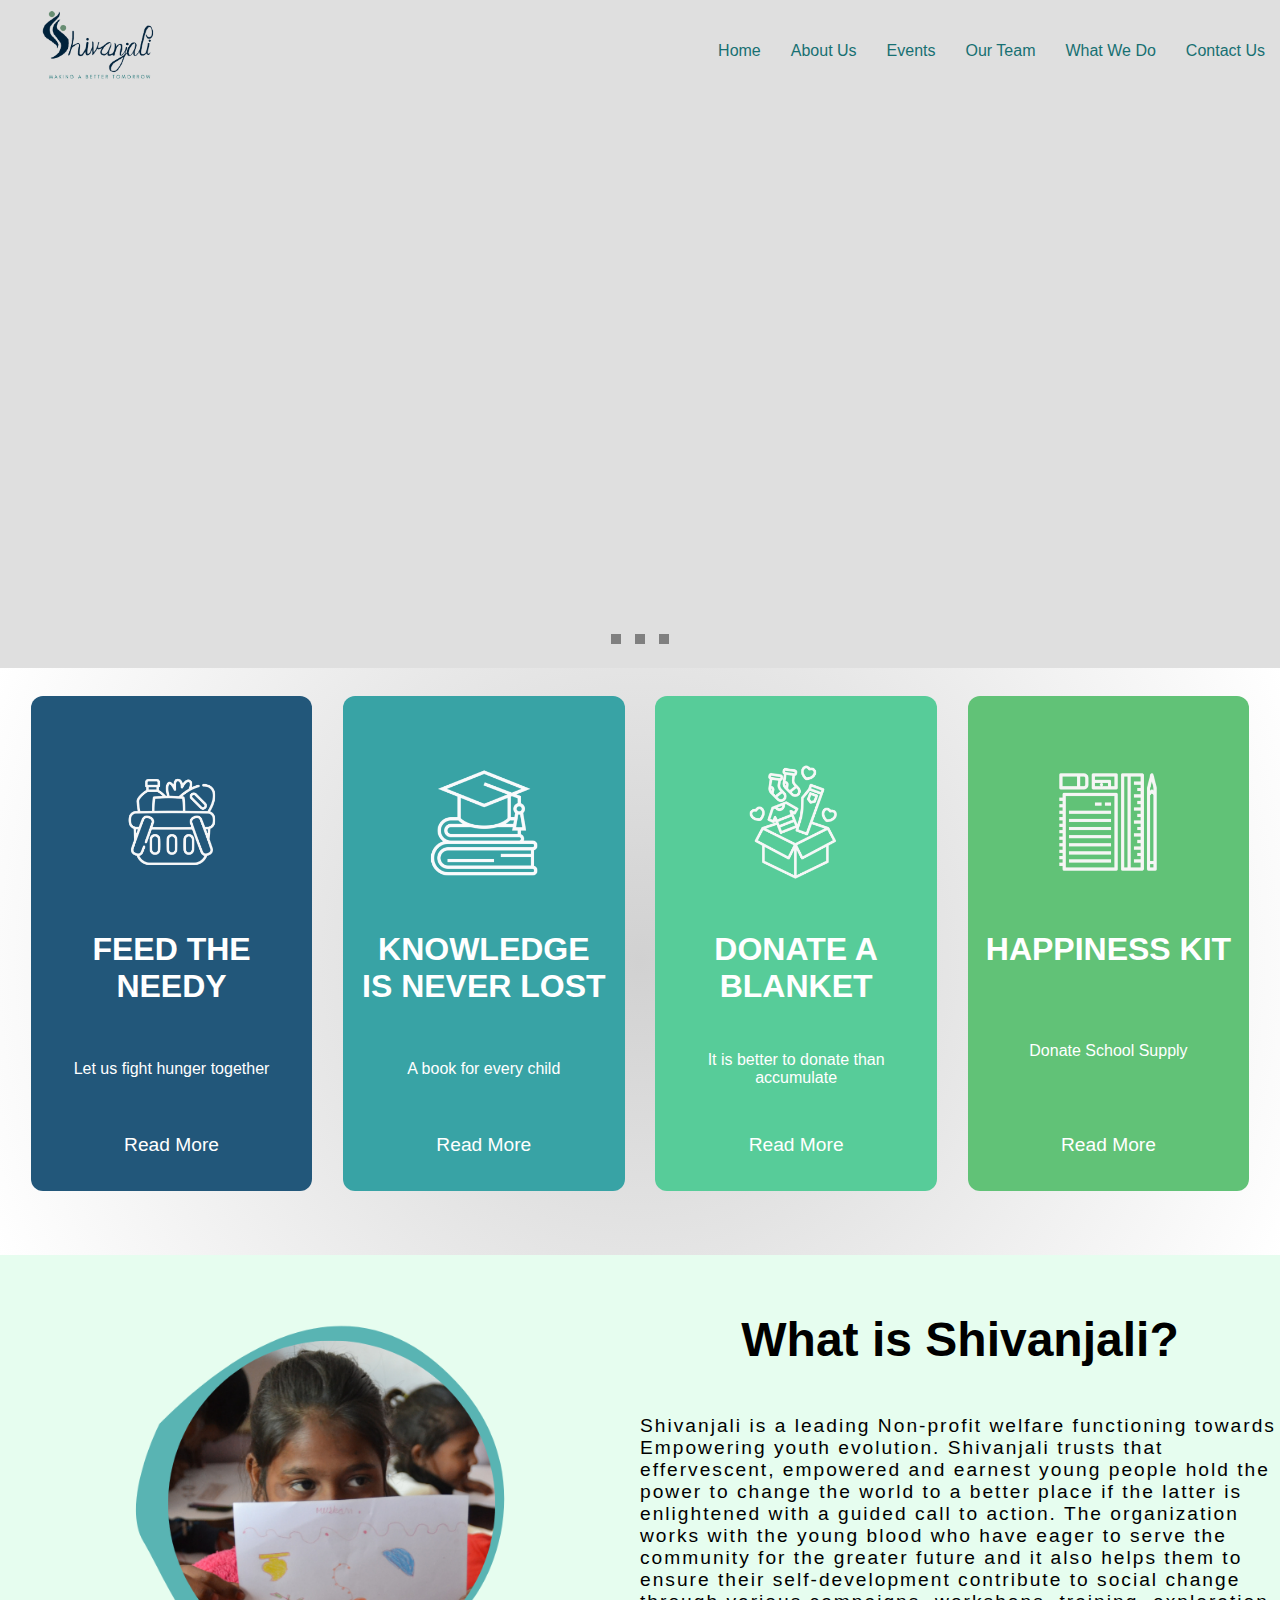
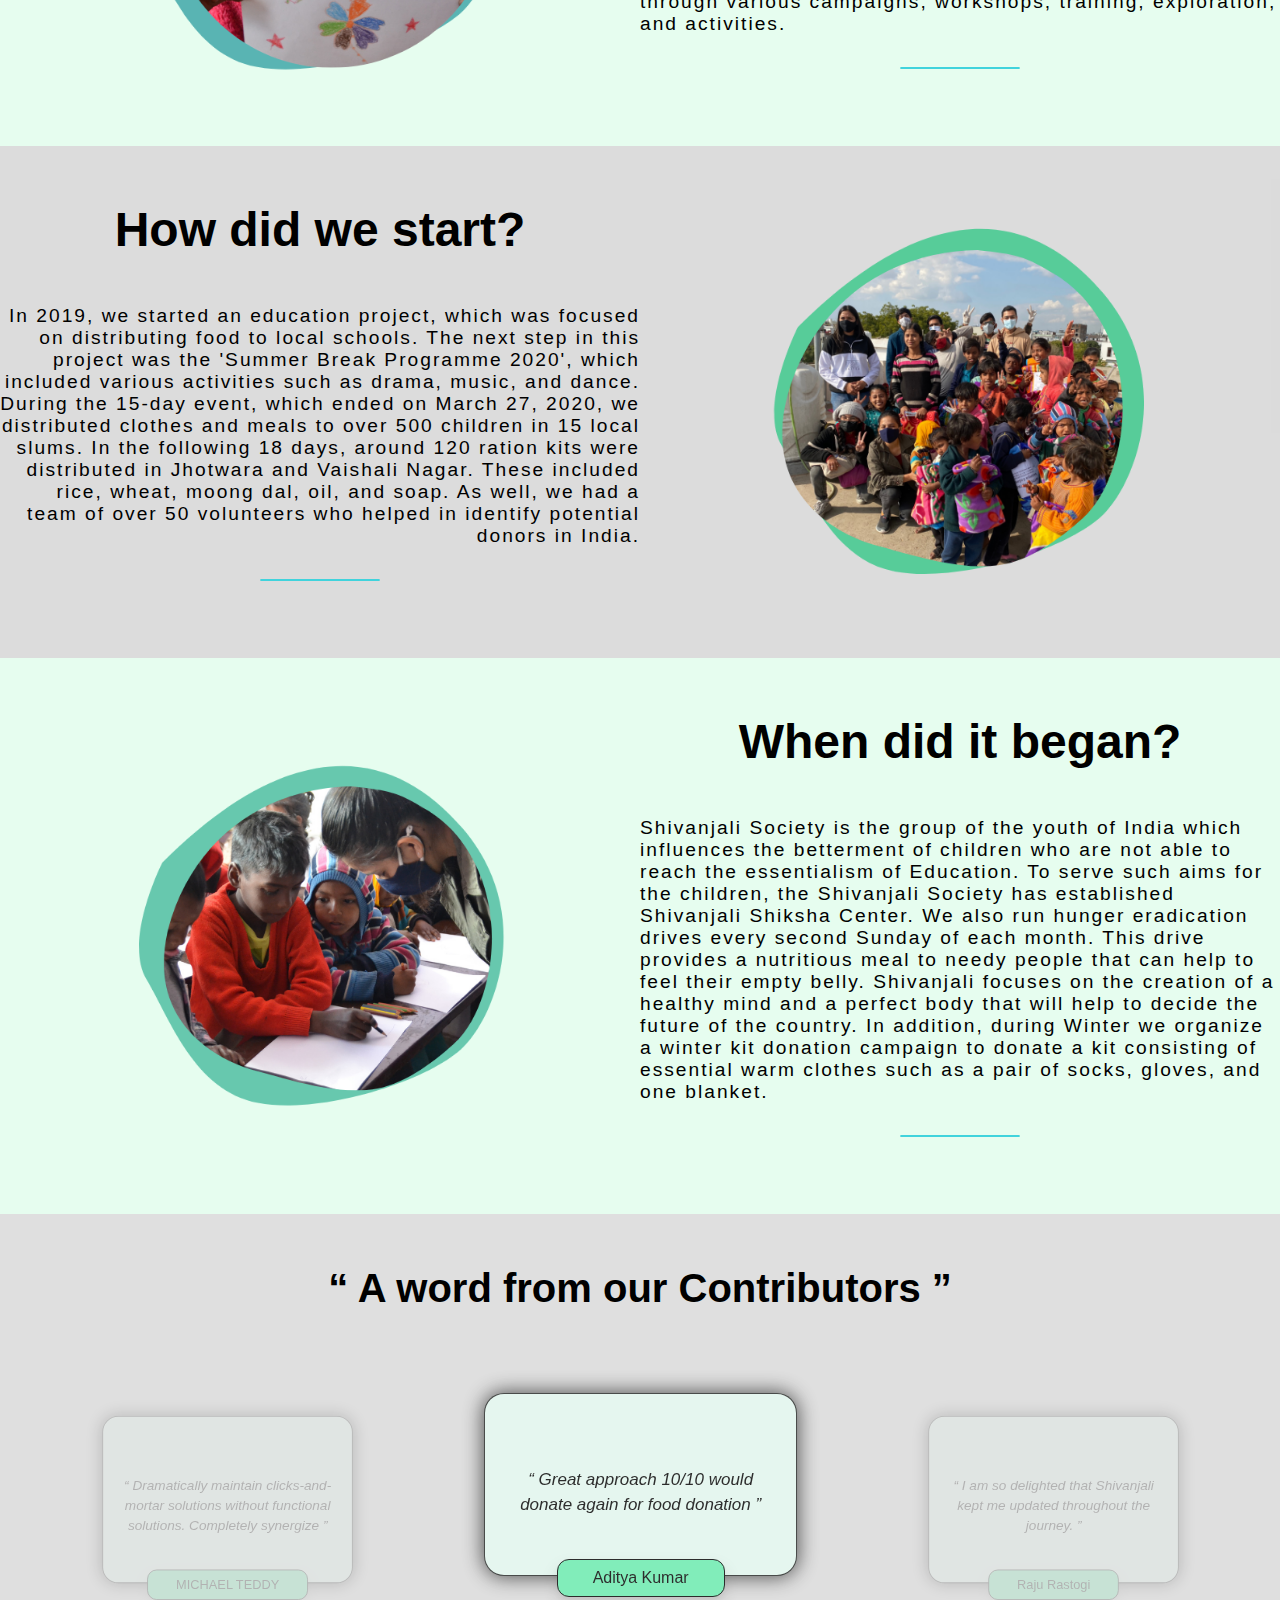
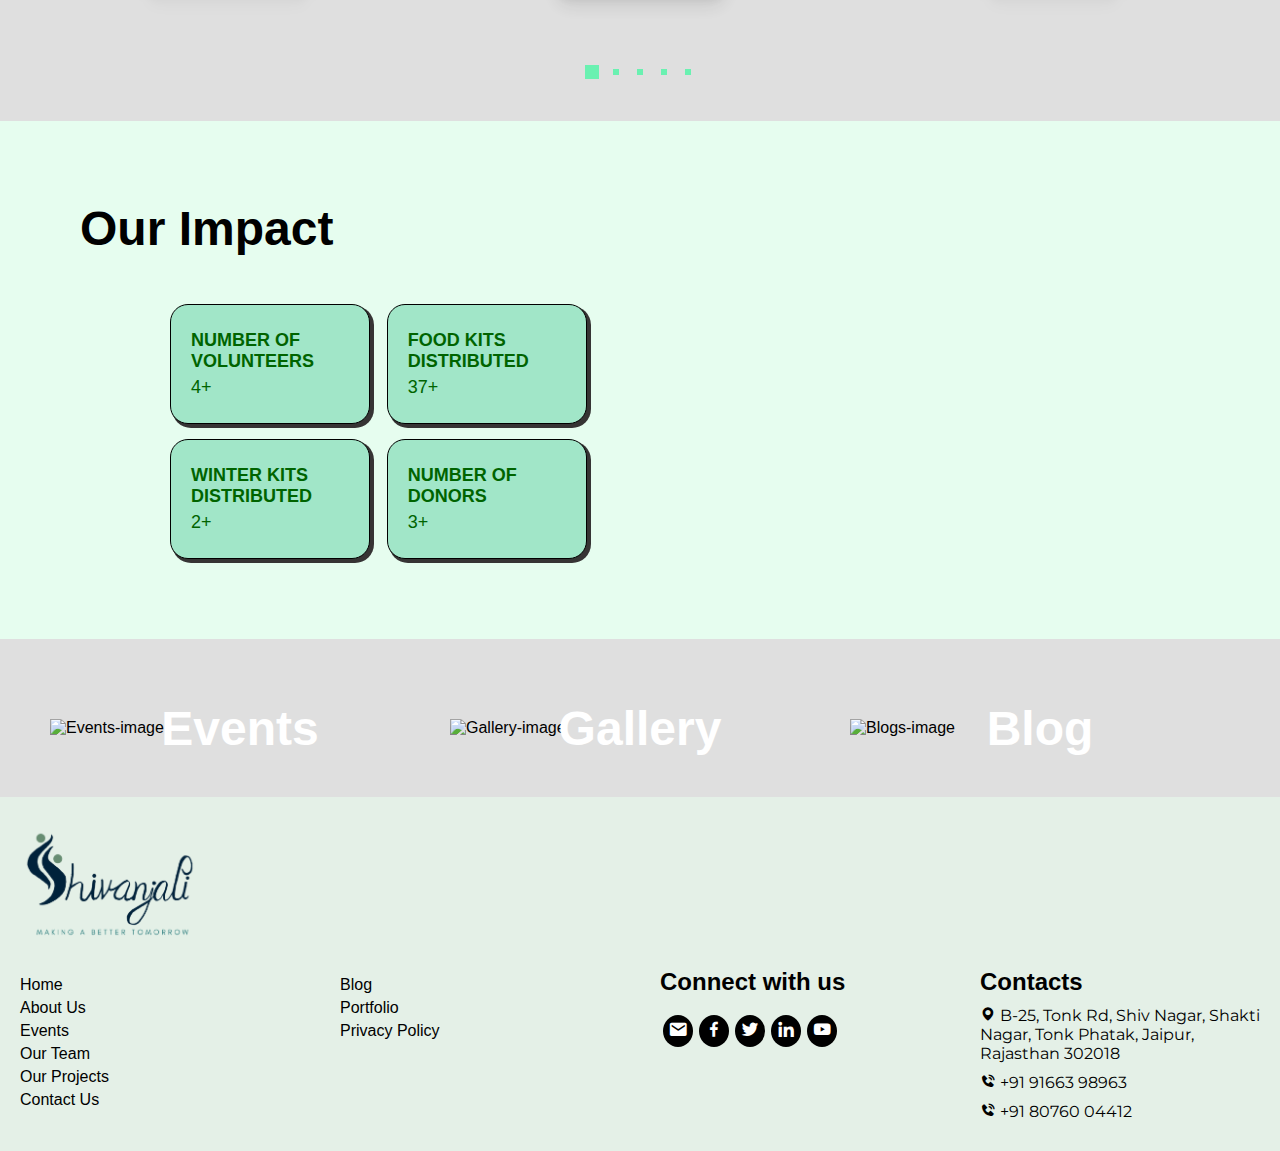
==== index.html @ c2356a86 "few changes are made" ====
<!DOCTYPE html>
<html lang="en">
  <head>
    <meta charset="UTF-8" />
    <meta http-equiv="X-UA-Compatible" content="IE=edge" />
    <meta name="viewport" content="width=device-width, initial-scale=1.0" />

    <title>SHIVANJALI SOCIETY - Non-Governmental Organization in JAIPUR</title>

    <link
      href="https://unpkg.com/boxicons@2.1.1/css/boxicons.min.css"
      rel="stylesheet"
    />

    <link
      href="https://fonts.googleapis.com/css2?family=Architects+Daughter&family=Montserrat:wght@300&family=Open+Sans:wght@700&family=Zen+Kurenaido&display=swap"
      rel="stylesheet"
    />

    <!--<link
      rel="stylesheet"
      href="https://cdnjs.cloudflare.com/ajax/libs/normalize/5.0.0/normalize.min.css"
    />-->

    <link
      rel="stylesheet"
      href="https://cdnjs.cloudflare.com/ajax/libs/OwlCarousel2/2.1.1/assets/owl.carousel.min.css"
    />

    <link
      rel="stylesheet"
      href="https://themes.audemedia.com/html/goodgrowth/css/owl.theme.default.min.css"
    />

    <!-- favicon -->
    <!-- <link
      rel="apple-touch-icon"
      sizes="180x180"
      href="./favicon/apple-touch-icon.png"
    />

    <link
      rel="icon"
      type="image/png"
      sizes="32x32"
      href="./favicon/favicon-32x32.png"
    />

    <link
      rel="icon"
      type="image/png"
      sizes="16x16"
      href="./favicon/favicon-16x16.png"
    />

    <link rel="manifest" href="./favicon/site.webmanifest" /> -->

    <link rel="stylesheet" href="./css/style.css" />
  </head>
  <body>
    <header id="header">
      <div class="logo">
        <a href="./">
          <img src="./images/Shivanjali_Logo.png" alt="Shivanjali NGO Logo" />
        </a>
      </div>
      <div id="toggle"></div>
      <div id="navbar">
        <ul>
          <li><a href="./">Home</a></li>
          <li><a href="./about.html">About Us</a></li>
          <li><a href="./events.html">Events</a></li>
          <li><a href="#">Our Team</a></li>
          <li><a href="./work.html">What We Do</a></li>
          <li><a href="./contact.html">Contact Us</a></li>
        </ul>
      </div>
    </header>

    <!-- Slider Start -->
    <section class="slider-section">
      <div id="slider">
        <div class="slide">
          <img src="./images/1.png" alt="Shiksha Kit ~ Shivanjali" />
        </div>

        <div class="slide">
          <img src="./images/2.png" alt="Food Drive ~ Shivanjali" />
        </div>

        <div class="slide">
          <img src="./images/3.png" alt="Clothes Drive ~ Shivanjali" />
        </div>
      </div>
      <div id="dots-con">
        <span class="dot"></span>
        <span class="dot"></span>
        <span class="dot"></span>
      </div>
    </section>
    <!-- Slider End  -->

    <!-- 4 Cards Start -->
    <section class="cards">
      <div class="card">
        <div class="card-image">
          <img src="./images/card img 1.png" alt="img" />
        </div>
        <div class="card-content">
          <h1>FEED THE NEEDY</h1>
          <h4>Let us fight hunger together</h4>
          <a href="#">Read More</a>
        </div>
      </div>
      <div class="card">
        <div class="card-image">
          <img src="./images/card img 2.png" alt="img" />
        </div>
        <div class="card-content">
          <h1>KNOWLEDGE IS NEVER LOST</h1>
          <h4>A book for every child</h4>
          <a href="#">Read More</a>
        </div>
      </div>
      <div class="card">
        <div class="card-image">
          <img src="./images/card img 3.png" alt="img" />
        </div>
        <div class="card-content">
          <h1>DONATE A BLANKET</h1>
          <h4>It is better to donate than accumulate</h4>
          <a href="#">Read More</a>
        </div>
      </div>
      <div class="card">
        <div class="card-image">
          <img src="./images/card img 4.png" alt="img" />
        </div>
        <div class="card-content">
          <h1>HAPPINESS KIT</h1>
          <h4>Donate School Supply</h4>
          <a href="#">Read More</a>
        </div>
      </div>
    </section>
    <!-- 4 Cards End -->

    <!-- About Section Starts -->
    <section class="about-page">
      <div class="about">
        <div class="about-img">
          <img src="./images/4.png" alt="What is Shivanjali?" />
        </div>
        <div class="about-content">
          <h1>What is Shivanjali?</h1>
          <p>
            Shivanjali is a leading Non-profit welfare functioning towards
            Empowering youth evolution. Shivanjali trusts that effervescent,
            empowered and earnest young people hold the power to change the
            world to a better place if the latter is enlightened with a guided
            call to action. The organization works with the young blood who have
            eager to serve the community for the greater future and it also
            helps them to ensure their self-development contribute to social
            change through various campaigns, workshops, training, exploration,
            and activities.
          </p>
          <hr />
        </div>
      </div>
      <div class="about">
        <div class="about-content">
          <h1>How did we start?</h1>
          <p style="text-align: right">
            In 2019, we started an education project, which was focused on
            distributing food to local schools. The next step in this project
            was the 'Summer Break Programme 2020', which included various
            activities such as drama, music, and dance. During the 15-day event,
            which ended on March 27, 2020, we distributed clothes and meals to
            over 500 children in 15 local slums. In the following 18 days,
            around 120 ration kits were distributed in Jhotwara and Vaishali
            Nagar. These included rice, wheat, moong dal, oil, and soap. As
            well, we had a team of over 50 volunteers who helped in identify
            potential donors in India.
          </p>
          <hr />
        </div>
        <div class="about-img">
          <img src="./images/5.png" alt="How did we start?" />
        </div>
      </div>
      <div class="about">
        <div class="about-img">
          <img src="./images/6.png" alt="When did it began?" />
        </div>
        <div class="about-content">
          <h1>When did it began?</h1>
          <p>
            Shivanjali Society is the group of the youth of India which
            influences the betterment of children who are not able to reach the
            essentialism of Education. To serve such aims for the children, the
            Shivanjali Society has established Shivanjali Shiksha Center. We
            also run hunger eradication drives every second Sunday of each
            month. This drive provides a nutritious meal to needy people that
            can help to feel their empty belly. Shivanjali focuses on the
            creation of a healthy mind and a perfect body that will help to
            decide the future of the country. In addition, during Winter we
            organize a winter kit donation campaign to donate a kit consisting
            of essential warm clothes such as a pair of socks, gloves, and one
            blanket.
          </p>
          <hr />
        </div>
      </div>
    </section>
    <!-- About Section Ends -->

    <!-- Testimonial Section Starts -->
    <section class="testimonial">
      <div class="container">
        <h1><q> A word from our Contributors </q></h1>
        <div class="row">
          <div class="col-sm-12">
            <div id="customers-testimonials" class="owl-carousel">
              <div class="item">
                <div class="shadow-effect">
                  <img
                    class="img-circle"
                    src="http://themes.audemedia.com/html/goodgrowth/images/testimonial3.jpg"
                    alt=""
                  />
                  <p>
                    <q>
                      Great approach 10/10 would donate again for food donation
                    </q>
                  </p>
                </div>
                <div class="testimonial-name">Aditya Kumar</div>
              </div>

              <div class="item">
                <div class="shadow-effect">
                  <img
                    class="img-circle"
                    src="http://themes.audemedia.com/html/goodgrowth/images/testimonial3.jpg"
                    alt=""
                  />
                  <p>
                    <q>
                      I am so delighted that Shivanjali kept me updated
                      throughout the journey.
                    </q>
                  </p>
                </div>
                <div class="testimonial-name">Raju Rastogi</div>
              </div>

              <div class="item">
                <div class="shadow-effect">
                  <img
                    class="img-circle"
                    src="http://themes.audemedia.com/html/goodgrowth/images/testimonial3.jpg"
                    alt=""
                  />
                  <p>
                    <q>
                      Loved the volunteers and would recommend to my friends and
                      family and urge them to donate
                    </q>
                  </p>
                </div>
                <div class="testimonial-name">Payal</div>
              </div>

              <div class="item">
                <div class="shadow-effect">
                  <img
                    class="img-circle"
                    src="http://themes.audemedia.com/html/goodgrowth/images/testimonial3.jpg"
                    alt=""
                  />
                  <p>
                    <q>
                      I trust Shivanjali and I will donate in future as well.
                    </q>
                  </p>
                </div>
                <div class="testimonial-name">Anjali Sen</div>
              </div>

              <div class="item">
                <div class="shadow-effect">
                  <img
                    class="img-circle"
                    src="http://themes.audemedia.com/html/goodgrowth/images/testimonial3.jpg"
                    alt=""
                  />
                  <p>
                    <q>
                      Dramatically maintain clicks-and-mortar solutions without
                      functional solutions. Completely synergize
                    </q>
                  </p>
                </div>
                <div class="testimonial-name">MICHAEL TEDDY</div>
              </div>
            </div>
          </div>
        </div>
      </div>
    </section>
    <!-- Testimonial Section Ends -->

    <!-- Our Impact Section Starts -->
    <section class="our-impact-section">
      <div class="ourimpact-heading-container">
        <div class="ourimpact-heading-child">
          <h1>Our Impact</h1>
        </div>
      </div>
      <div class="ourimpact-boxes-container">
        <div class="ourimpact-boxes-child">
          <div class="ourimpact-boxes-child-container">
            <div class="ourimpact-boxes-child-container-green">
              <p>Number of <br />Volunteers</p>
              <p id="volunteers">105</p>
            </div>
            <div class="ourimpact-boxes-child-container-green">
              <p>Food Kits <br />Distributed</p>
              <p id="distributed">997</p>
            </div>
          </div>
          <div class="ourimpact-boxes-child-container-1">
            <div class="ourimpact-boxes-child-container-1-green">
              <p>Winter Kits <br />Distributed</p>
              <p id="winter-kits">57</p>
            </div>
            <div class="ourimpact-boxes-child-container-1-green">
              <p>Number of <br />Donors</p>
              <p id="donors">89</p>
            </div>
          </div>
        </div>
        <div class="ourimpact-boxes-child">
          <iframe
            src="https://www.youtube.com/embed/9yshlg3jHQA"
            title="YouTube video player"
            frameborder="0"
            allow="accelerometer; autoplay; clipboard-write; encrypted-media; gyroscope; 
                picture-in-picture"
            allowfullscreen
          ></iframe>
        </div>
      </div>
    </section>
    <!-- Our Impact Section Ends -->

    <!-- events-gallery-blog section Starts  -->
    <section class="events-gallery-blog">
      <div class="container-egb">
        <div class="child-egb">
          <img src="./images/events-pic.jpg" alt="Events-image" />
          <h2>Events</h2>
        </div>
        <div class="child-egb">
          <img src="./images/gallery.jpeg" alt="Gallery-image" />
          <h2>Gallery</h2>
        </div>
        <div class="child-egb">
          <img src="./images/blog.jpeg" alt="Blogs-image" />
          <h2>Blog</h2>
        </div>
      </div>
    </section>
    <!-- events-gallery-blog section Ends -->

    <!-------- footer Starts -------->
    <footer class="footer">
      <div class="fcontainer-1">
        <div class="fchild-1">
          <a href="./">
            <img src="./images/Shivanjali_Logo.png" alt="Shivanjali NGO Logo" />
          </a>
        </div>
      </div>
      <div class="fcontainer-2">
        <div class="fchild-2">
          <div id="services">
            <ul>
              <li><a href="./">Home</a></li>
              <li><a href="./about.html">About Us</a></li>
              <li><a href="./events.html">Events</a></li>
              <li><a href="#">Our Team</a></li>
              <li><a href="./work.html">Our Projects</a></li>
              <li><a href="./contact.html">Contact Us</a></li>
            </ul>
          </div>
        </div>
        <div class="fchild-2">
          <div id="services">
            <ul>
              <li><a href="#">Blog</a></li>
              <li><a href="#">Portfolio</a></li>
              <li><a href="#">Privacy Policy</a></li>
            </ul>
          </div>
        </div>
        <div class="fchild-2">
          <h2>Connect with us</h2>
          <div id="social-media">
            <ul>
              <li>
                <a
                  href="mailto:info@shivanjalisociety.in"
                  id="mail"
                  target="_blank"
                >
                  <i class="bx bxs-envelope"></i
                ></a>
              </li>
              <li>
                <a
                  href="https://www.facebook.com/profile.php?id=100076632314287"
                  id="fb"
                  target="_blank"
                >
                  <i class="bx bxl-facebook"></i
                ></a>
              </li>
              <li>
                <a
                  href=" https://twitter.com/shivanjalingo"
                  id="tweet"
                  target="_blank"
                >
                  <i class="bx bxl-twitter"></i
                ></a>
              </li>
              <li>
                <a
                  href="https://www.linkedin.com/company/shivanjalisocietymakingabettertomorrow/"
                  id="linkedin"
                  target="_blank"
                >
                  <i class="bx bxl-linkedin"></i
                ></a>
              </li>
              <li>
                <a
                  href="https://www.youtube.com/channel/UCi0OPVWRefDpL122is7qDkg"
                  id="youtube"
                  target="_blank"
                >
                  <i class="bx bxl-youtube"></i
                ></a>
              </li>
            </ul>
          </div>
        </div>
        <div class="fchild-2">
          <h2>Contacts</h2>
          <div id="contacts">
            <ul>
              <li>
                <a
                  href="https://maps.app.goo.gl/93Y3wxc5a54knbYQ9"
                  target="_blank"
                  ><i class="bx bxs-map"> </i> B-25, Tonk Rd, Shiv Nagar, Shakti
                  Nagar, Tonk Phatak, Jaipur, Rajasthan 302018</a
                >
              </li>
              <li>
                <a href="tel:+919166398963"
                  ><i class="bx bxs-phone-call"> </i> +91 91663 98963</a
                >
              </li>
              <li>
                <a href="tel:+918076004412"
                  ><i class="bx bxs-phone-call"> </i> +91 80760 04412</a
                >
              </li>
            </ul>
          </div>
        </div>
      </div>
    </footer>
    <!-------- footer Ends -------->

    <!-- Important Links Starts -->
    <script src="https://cdnjs.cloudflare.com/ajax/libs/jquery/2.2.2/jquery.min.js"></script>
    <script src="https://cdnjs.cloudflare.com/ajax/libs/OwlCarousel2/2.1.1/owl.carousel.min.js"></script>
    <script src="./js/index.js"></script>
    <!-- Important Links Ends -->
  </body>
</html>
---- css/style.css ----
* {
  margin: 0;
  padding: 0;
  box-sizing: border-box;
  scroll-behavior: smooth;
  font-family: sans-serif;
}

body {
  background: #dbdbdbe5;
}

header {
  display: flex;
  justify-content: space-between;
  width: 100%;
}

.logo {
  display: flex;
  flex-direction: column;
  align-items: center;
  margin-left: 3vw;
  cursor: pointer;
}

.logo img {
  width: 120px;
}

#toggle {
  position: absolute;
  top: 0;
  right: 0;
  width: 60px;
  height: 60px;
  display: none;
  justify-content: center;
  align-items: center;
}

#toggle::before {
  content: "";
  position: absolute;
  width: 28px;
  height: 2px;
  background: #000;
  transform: translateY(-5px);
  transition: 0.2s;
}

#toggle::after {
  content: "";
  position: absolute;
  width: 28px;
  height: 2px;
  background: #000;
  transform: translateY(5px);
  transition: 0.2s;
}

#toggle.active::before {
  transform: translateY(0) rotate(45deg);
}

#toggle.active::after {
  transform: translateY(0) rotate(-45deg);
}

#navbar {
  position: relative;
  transition: 0.5s;
  overflow: hidden;
  display: flex;
}

#navbar ul {
  position: relative;
  display: flex;
  flex-direction: row;
  align-items: center;
}

#navbar ul li {
  list-style: none;
}

#navbar ul li a {
  color: #177072;
  /* height: 60px; */
  line-height: 60px;
  display: inline-block;
  text-decoration: none;
  font-size: 1em;
  padding: 0 15px;
  position: relative;
  transition: ease-in-out;
}

#navbar ul li a:after {
  content: "";
  position: absolute;
  width: 60%;
  margin: 0 0 0 20%;
  transform: scaleX(0);
  border-radius: 50px;
  height: 2px;
  bottom: 0;
  left: 0;
  background-color: #6af1b1;
  transform-origin: bottom right;
  transition: transform 0.25s ease-out;
}

#navbar ul li a:hover {
  color: #22577a;
  font-weight: 800;
}

#navbar ul li a:hover:after {
  transform: scaleX(1);
  transform-origin: bottom left;
}

/*-- Slider Start --*/

#slider {
  width: 100%;
  margin: 0 auto;
  position: relative;
  overflow: hidden;
  height: 32rem;
}

.slide {
  width: 100%;
  display: none;
  animation-name: fade;
  animation-duration: 1s;
}

.slide img {
  width: 100%;
  height: 32rem;
}

@keyframes fade {
  from {
    opacity: 0.5;
  }

  to {
    opacity: 1;
  }
}

#dots-con {
  text-align: center;
}

.dot {
  display: inline-block;
  background: grey;
  padding: 5px;
  border-radius: 0;
  margin: 20px 5px;
  transition: 0.5s ease-in-out;
}

.dotActive {
  background: #6af1b1;
  transform: scale(2);
}

@media (max-width: 576px) {
  #slider {
    width: 100%;
  }

  .controls {
    font-size: 1em;
  }

  #dots-con {
    display: none;
  }
}
/*-- Slider Ends --*/

/*-- 4 Cards Starts --*/
.cards {
  display: flex;
  justify-content: space-evenly;
  align-items: center;
  height: auto;
  padding: 1.8rem 0 4rem 0;
  background: rgb(209, 209, 209);
  background: radial-gradient(
    circle,
    rgba(209, 209, 209, 1) 0%,
    rgba(255, 255, 255, 1) 100%
  );
}

.card {
  display: flex;
  flex-direction: column;
  justify-content: space-evenly;
  align-items: center;
  background-color: #40d3dc;
  height: 55vh;
  width: 22vw;
  padding: 16px;
  color: #fff;
  text-align: center;
  border-radius: 12px;
}

.card:hover {
  transform: scale(1.05);
  transition: ease-in-out 0.5s;
}

.card-image {
  width: 20vw;
  height: 20vh;
  display: flex;
  align-items: center;
  overflow: hidden;
}

.card-image img {
  width: 100%;
  transform: scale(2.5);
}

.card-content {
  height: 25vh;
  display: flex;
  flex-direction: column;
  justify-content: space-between;
}

.card-content h4 {
  font-weight: 400;
}

.card-content a {
  color: #fff;
  font-size: 1.2em;
  text-decoration: none;
  transition: 0.5s all ease-in-out;
}

.card-content a:hover {
  letter-spacing: 0.7px;
  text-decoration: underline;
  font-weight: 500;
  cursor: pointer;
}

.card:nth-child(1) {
  background-color: #22577a;
}

.card:nth-child(2) {
  background-color: #38a3a5;
}

.card:nth-child(3) {
  background-color: #57cc99;
}

.card:nth-child(4) {
  background-color: #61c277;
}
/*-- 4 Cards Ends --*/

/*-- About Section Starts --*/
/* ----------- about ------------  */
.about-page {
  display: flex;
  flex-direction: column;
}

.about {
  display: flex;
  justify-content: space-around;
  width: 100%;
  padding: 5vh 0;
  background-color: #e6fdef;
}

.about:nth-child(2) {
  background-color: #dbdbdbe5;
}

.about-img {
  width: 50%;
  display: flex;
  align-items: center;
  justify-content: center;
}

.about-img img {
  width: 60%;
}

.about-content {
  width: 50%;
  display: flex;
  flex-direction: column;
  align-items: center;
}

.about-content h1 {
  font-size: 3em;
  padding: 0.7rem 0 3rem 0;
}

.about-content p {
  font-size: 1.2em;
  letter-spacing: 2px;
  text-align: left;
}

.about-content hr {
  width: 120px;
  height: 2px;
  background-color: #40d3dc;
  border-radius: 10px;
  border: 1px solid #40d3dc;
  margin: 2rem 0;
}
/*-- About Section Ends --*/

/*-- testimonial-section starts --*/
.testimonial {
  height: auto;
}

.container {
  width: 100%;
  /* background: #f0fff3; */
  padding: 20px;
}

.container h1 {
  font-size: 2.5rem;
  text-align: center;
  padding: 2rem;
}

.shadow-effect {
  width: 100%;
  background: #e7fcf3;
  padding: 1.5rem;
  border-radius: 4px;
  text-align: center;
  border: 1px solid #000000d8;
  border-radius: 20px;
  /* box-shadow: 0 19px 38px #0000001a, 0 15px 12px #00000005; */
  box-shadow: 0px 0px 20px 1px rgba(0, 0, 0, 0.8);
}

#customers-testimonials .shadow-effect p {
  font-family: inherit;
  font-size: 17px;
  line-height: 1.5;
  margin: 0 0 17px 0;
  font-weight: 300;
  font-style: italic;
  padding: 2rem 0 1rem 0;
}

.testimonial-name {
  margin: -17px auto 0;
  display: table;
  width: auto;
  background: #6af1b1;
  padding: 9px 35px;
  border-radius: 12px;
  text-align: center;
  color: #000000;
  box-shadow: 0 9px 18px rgba(0, 0, 0, 0.12), 0 5px 7px rgba(0, 0, 0, 0.05);
  border: 0.5px solid #000000;
}

.testimonial-name:hover {
  background: #3fcb9c;
  cursor: pointer;
}

#customers-testimonials .item {
  text-align: center;
  padding: 50px;
  opacity: 0.2;
  transform: scale3d(0.8, 0.8, 1);
  transition: all 0.3s ease-in-out;
}

#customers-testimonials .owl-item.active.center .item {
  opacity: 0.8;
  transform: scale3d(1, 1, 1);
}

#customers-testimonials .owl-item.active.center .item {
  opacity: 0.8;
  transform: scale3d(1, 1, 1);
}

.owl-carousel .owl-item img {
  transform-style: preserve-3d;
  max-width: 170px;
  margin: 0 auto 17px;
  border-radius: 50%;
}

#customers-testimonials.owl-carousel .owl-dots .owl-dot.active span,
#customers-testimonials.owl-carousel .owl-dots .owl-dot:hover span {
  background: #6af1b1;
  transform: translate3d(0px, -50%, 0px) scale(0.7);
}

#customers-testimonials.owl-carousel .owl-dots {
  display: inline-block;
  width: 100%;
  text-align: center;
}

#customers-testimonials.owl-carousel .owl-dots .owl-dot {
  display: inline-block;
}

#customers-testimonials.owl-carousel .owl-dots .owl-dot span {
  background: #6af1b1;
  display: inline-block;
  height: 20px;
  margin: 0 2px 5px;
  transform: translate3d(0px, -50%, 0px) scale(0.3);
  transform-origin: 50% 50% 0;
  transition: all 250ms ease-out 0s;
  width: 20px;
}
/*-- testimonial-section ends --*/

/*-- our impact section starts --*/
.our-impact-section {
  height: auto;
  background: #e6fdef;
  /* padding: 35px 20px 35px 20px; */
  padding: 5rem;
}

.ourimpact-heading-container {
  display: flex;
  justify-content: left;
  align-items: center;
}

.ourimpact-heading-child h1 {
  font-size: 3rem;
  padding: 0 0 3rem 0;
}

.ourimpact-boxes-container {
  display: flex;
  justify-content: space-evenly;
  align-items: center;
  flex-wrap: wrap;
}

.ourimpact-boxes-child {
  width: 450px;
}

.ourimpact-boxes-child iframe {
  width: 100%;
  height: 240px;
}

.ourimpact-boxes-child-container {
  display: flex;
  justify-content: space-evenly;
  align-items: center;
  flex-wrap: wrap;
}

.ourimpact-boxes-child-container-1 {
  display: flex;
  margin: 15px 0 0 0;
  justify-content: space-evenly;
  align-items: center;
  flex-wrap: wrap;
}

.ourimpact-boxes-child-container-green,
.ourimpact-boxes-child-container-1-green {
  width: 200px;
  padding: 25px 20px 25px 20px;
  border-radius: 18px;
  border: 1px solid #000000;
  background: #a1e6c8;
  box-shadow: 3px 3px 0px 1px #363434;
}

.ourimpact-boxes-child-container-green p,
.ourimpact-boxes-child-container-1-green p {
  text-transform: uppercase;
  color: darkgreen;
  font-weight: bold;
  font-size: 18px;
}

#volunteers,
#distributed,
#winter-kits,
#donors {
  font-weight: 400;
  padding: 5px 0 0 0;
}
/*-- our impact section ends --*/

/*-- events-gallery-blog section starts --*/
.events-gallery-blog {
  height: auto;
  padding: 40px 10px 40px 10px;
  /* background: #f0fff3; */
}

.container-egb {
  display: flex;
  justify-content: space-evenly;
  align-items: baseline;
  flex-wrap: wrap;
  padding: 20px;
}

.child-egb {
  margin: 20px 0 0 0;
  width: 380px;
  position: relative;
  display: flex;
  justify-content: center;
  align-items: center;
}

.child-egb img {
  width: 100%;
  height: auto;
}

.child-egb h2 {
  position: absolute;
  font-size: 3rem;
  color: white;
  font-family: sans-serif;
  font-weight: 700;
}

.child-egb:hover {
  cursor: pointer;
  transform: translateY(-5%);
  transition: 0.2s ease-in;
  box-shadow: 2px 2px 5px 0px #000000;
  border: 1px solid #000000;
}
/*-- events-gallery-blog section ends --*/

/*-- footer starts --*/
.footer {
  height: auto;
  padding: 20px;
  background-color: #e4f0e7;
}

.fcontainer-1 {
  display: flex;
  justify-content: left;
  align-items: baseline;
  flex-wrap: wrap;
  margin: 0 0 -20px 0;
}

.fchild-1 {
  width: 180px;
}

.fchild-1 img {
  width: 100%;
  height: auto;
}

.fcontainer-2 {
  display: flex;
  justify-content: space-between;
  align-items: baseline;
  flex-wrap: wrap;
}

.fchild-2 {
  width: 280px;
  margin: 20px 0 0 0;
}

.fchild-2 ul li {
  list-style: none;
}

.fchild-2 ul li a {
  text-decoration: none;
  color: #000000;
}

.fchild-2 ul li a:hover {
  text-decoration: underline #000000;
}

#services ul li {
  margin: 5px 0 0 0;
}

#social-media ul {
  display: flex;
  justify-content: left;
  margin: 20px 0 0 0;
}

#social-media ul li {
  padding: 3px;
}

#social-media ul li a {
  background-color: #000000;
  color: white;
  padding: 5px;
  border-radius: 50%;
  font-size: 20px;
}

#mail:hover {
  background-color: #1e90ff;
}

#fb:hover {
  background-color: #2a2add;
}

#tweet:hover {
  background-color: #44bce4;
}

#linkedin:hover {
  background-color: #2a2add;
}

#youtube:hover {
  background-color: #ff0000;
}

#contacts ul {
  display: flex;
  justify-content: center;
  flex-direction: column;
  margin: 10px 0 0 0;
}

#contacts ul li {
  margin: 0 0 10px 0;
}

#contacts ul li a {
  font-family: "Montserrat", sans-serif;
  font-weight: 400;
}
/*-- footer ends --*/

/* /////////// making it responsive ///////////  */

@media (max-width: 1000px) {
  #toggle {
    display: flex;
  }

  .logo img {
    width: 80px;
  }

  .logo h1 {
    font-size: 10px;
  }

  #navbar {
    position: fixed;
    bottom: -100%;
    right: 0;
    width: 100%;
    transition: 0.5s;
    display: block;
    justify-content: center;
    align-items: center;
    z-index: 9999;
  }

  #navbar.active {
    height: calc(100vh - 60px);
    bottom: 0;
    width: 100%;
  }

  #navbar ul {
    flex-direction: column;
    justify-content: center;
    align-items: center;
    background: #fff;
    height: 100vh;
    margin: 18% 0 0 0;
  }

  .navigation-manual {
    margin-top: -4vh;
  }

  .card-image {
    width: 70vw;
  }

  .card-content {
    margin-right: 0;
  }

  .cards {
    flex-direction: column;
    height: 180vh;
  }

  .card {
    height: 40vh;
    width: 80vw;
  }
}

@media (max-width: 500px) {
  .card-image img {
    transform: scale(1.8);
  }

  .card-content h1 {
    font-size: 1.3em;
  }

  .card-content h2 {
    font-size: 1em;
  }

  .card-content a {
    font-size: 1em;
  }

  .card-content {
    margin-right: 0;
  }

  .about {
    flex-direction: column;
    padding: 0 26px;
  }

  .about-img {
    width: 100%;
  }

  .about-content {
    width: 100%;
  }

  .about:nth-child(2) {
    flex-direction: column-reverse;
  }

  .about-content h1 {
    font-size: 1.7em;
  }

  .about-content p {
    font-size: 1em;
    letter-spacing: 0.5px;
    padding: 10px;
    text-align: center;
  }

  .about-img {
    display: flex;
    justify-content: center;
  }
}
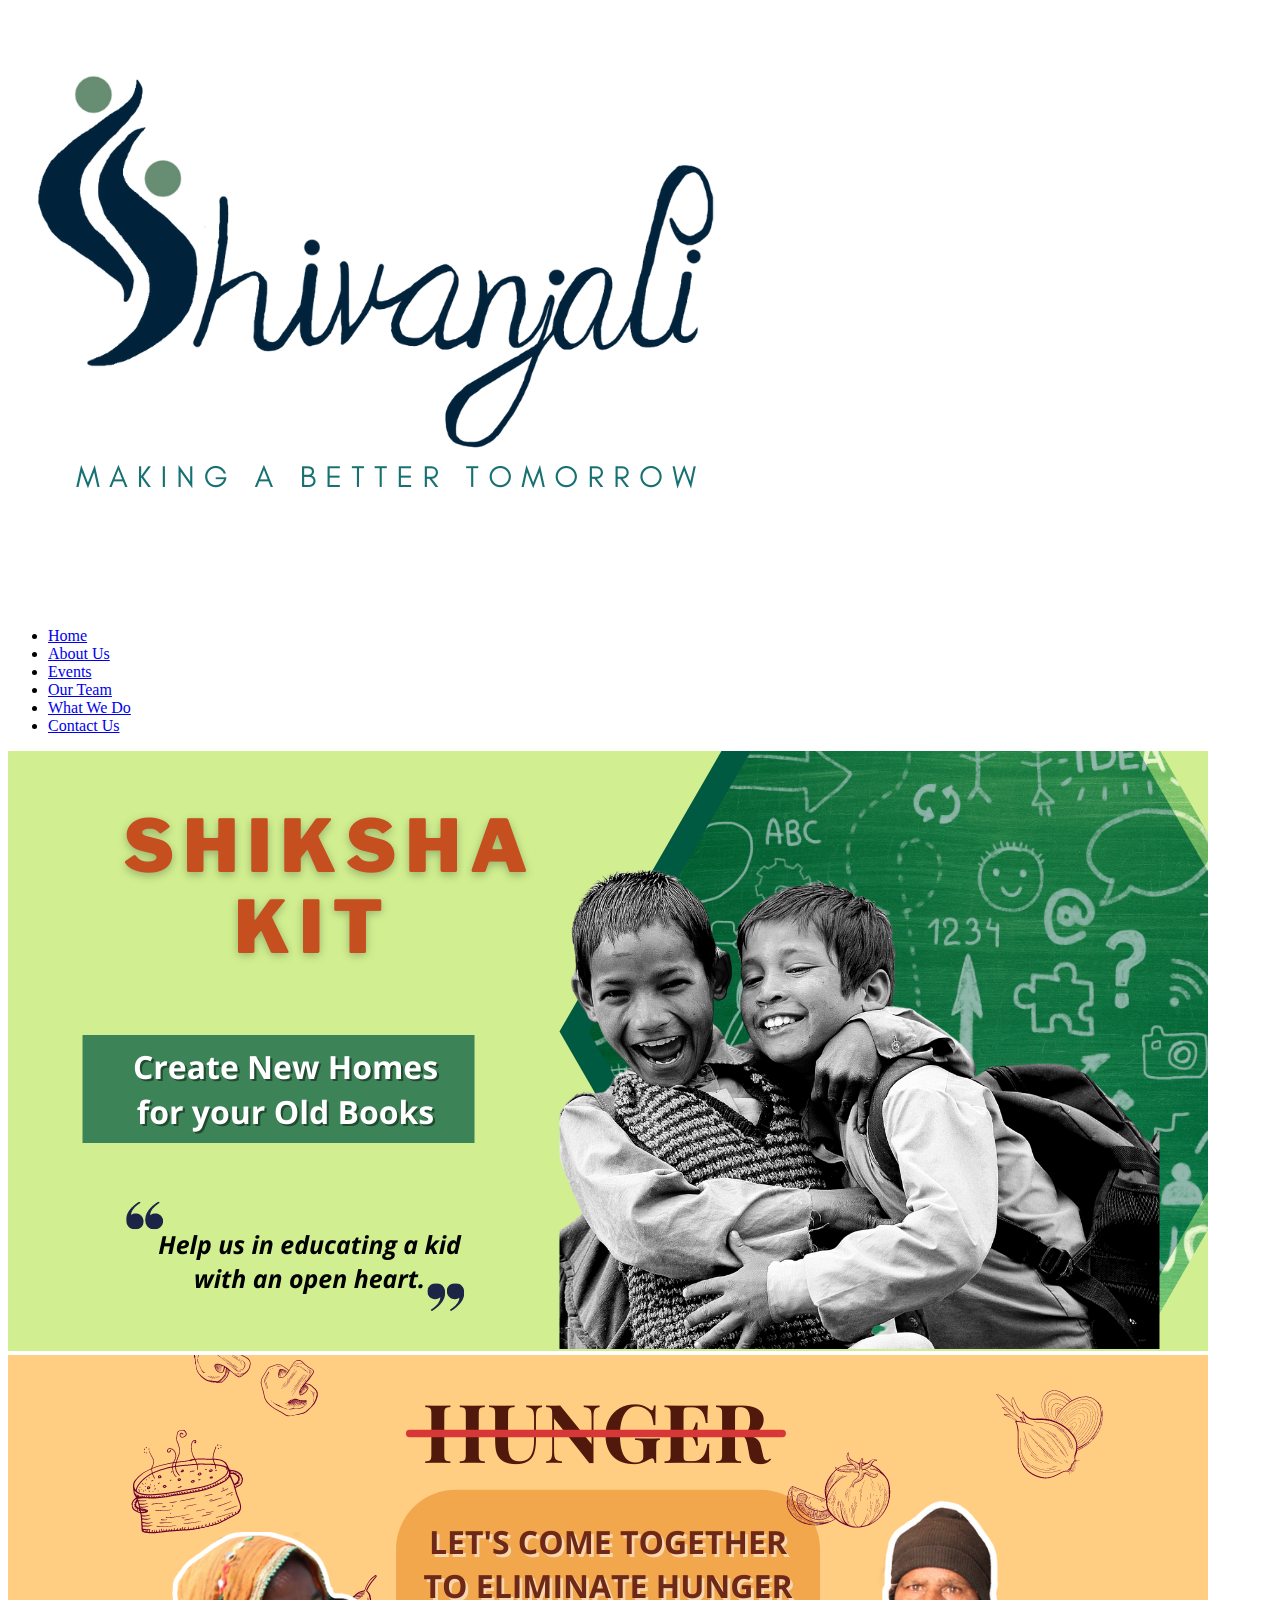
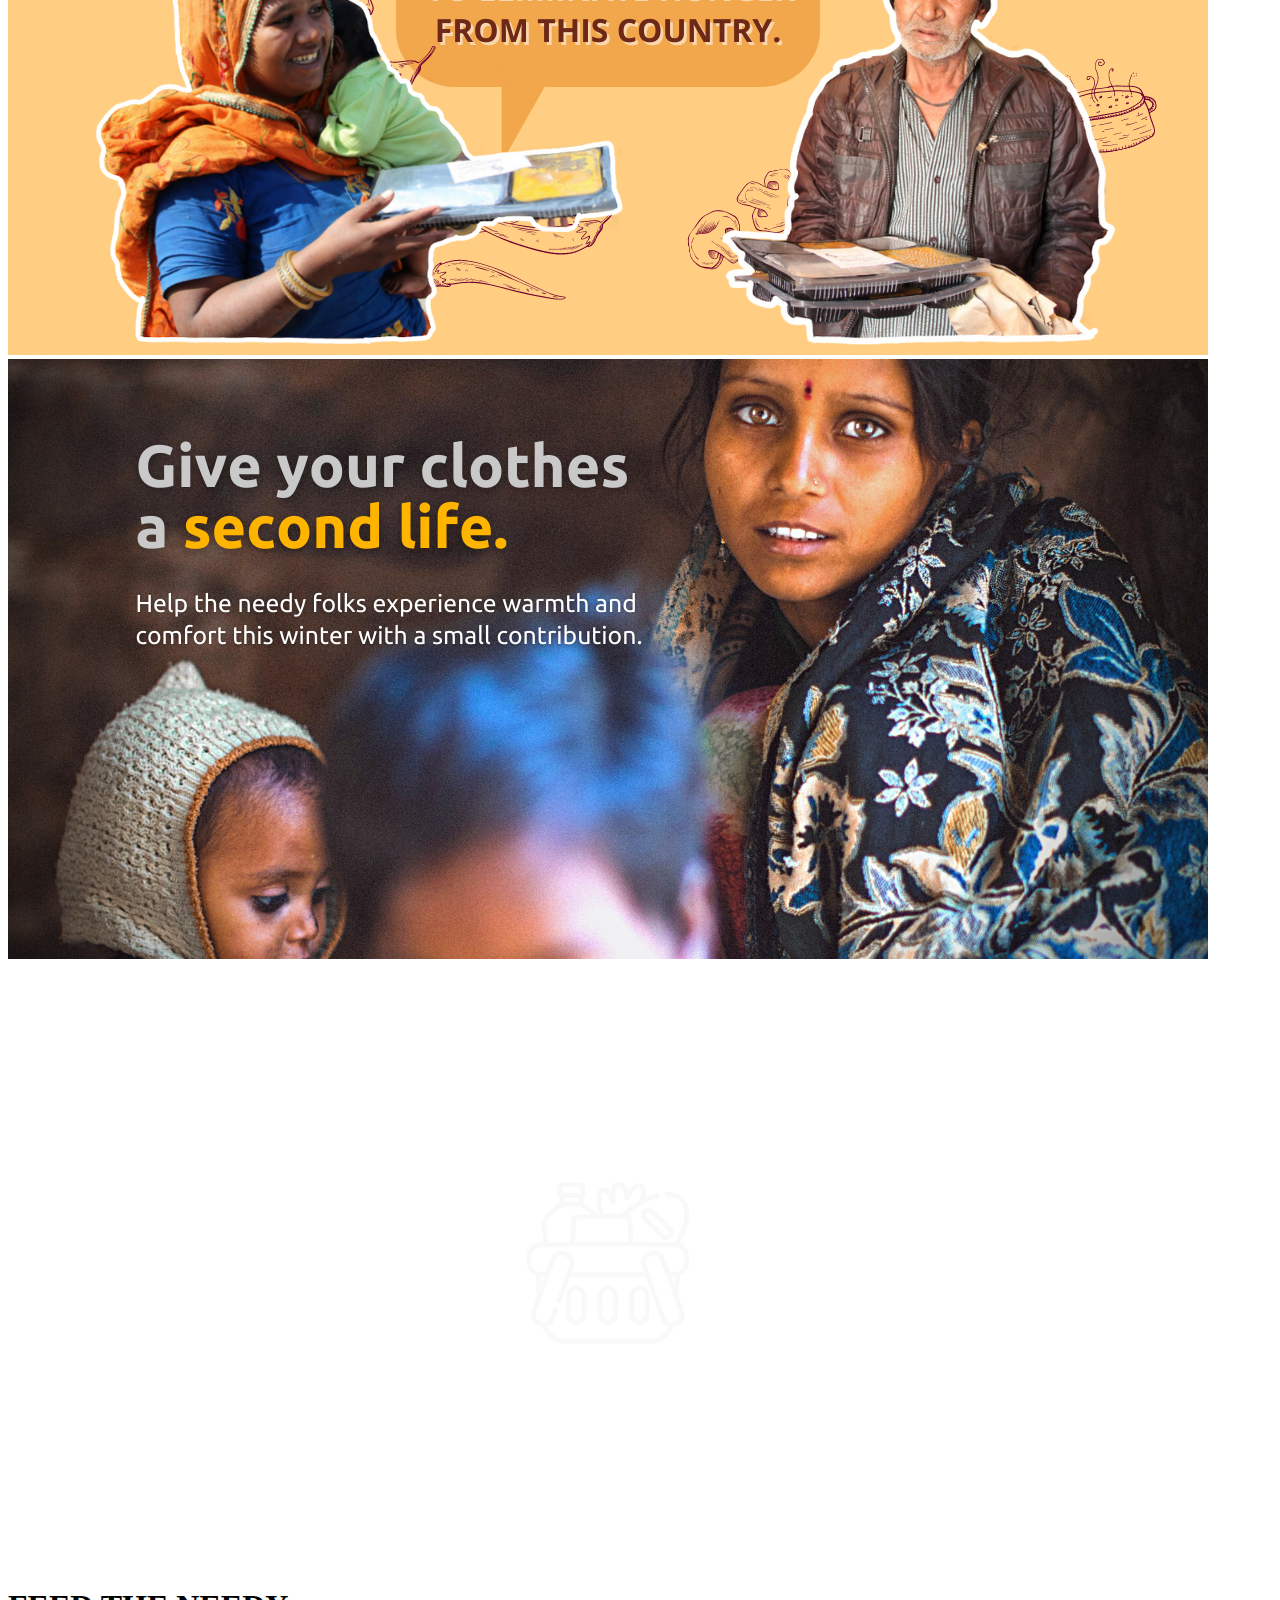
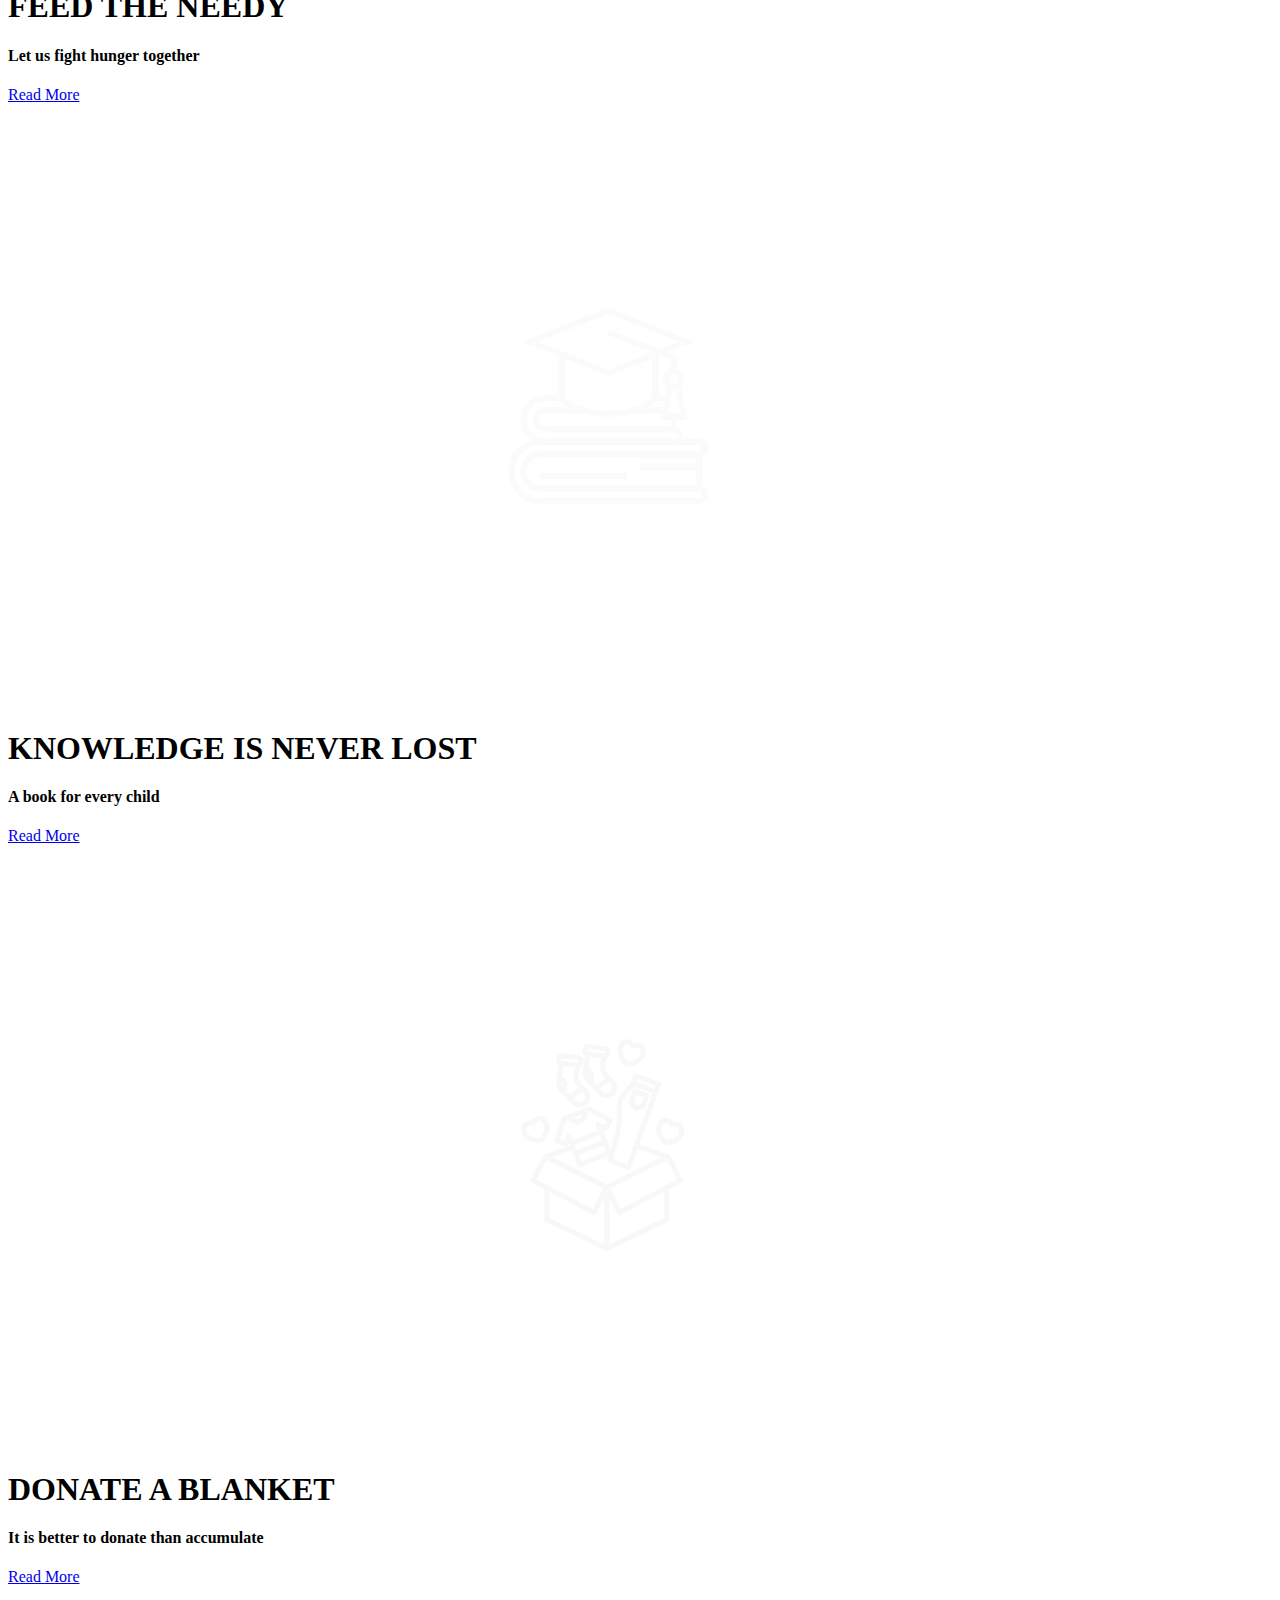
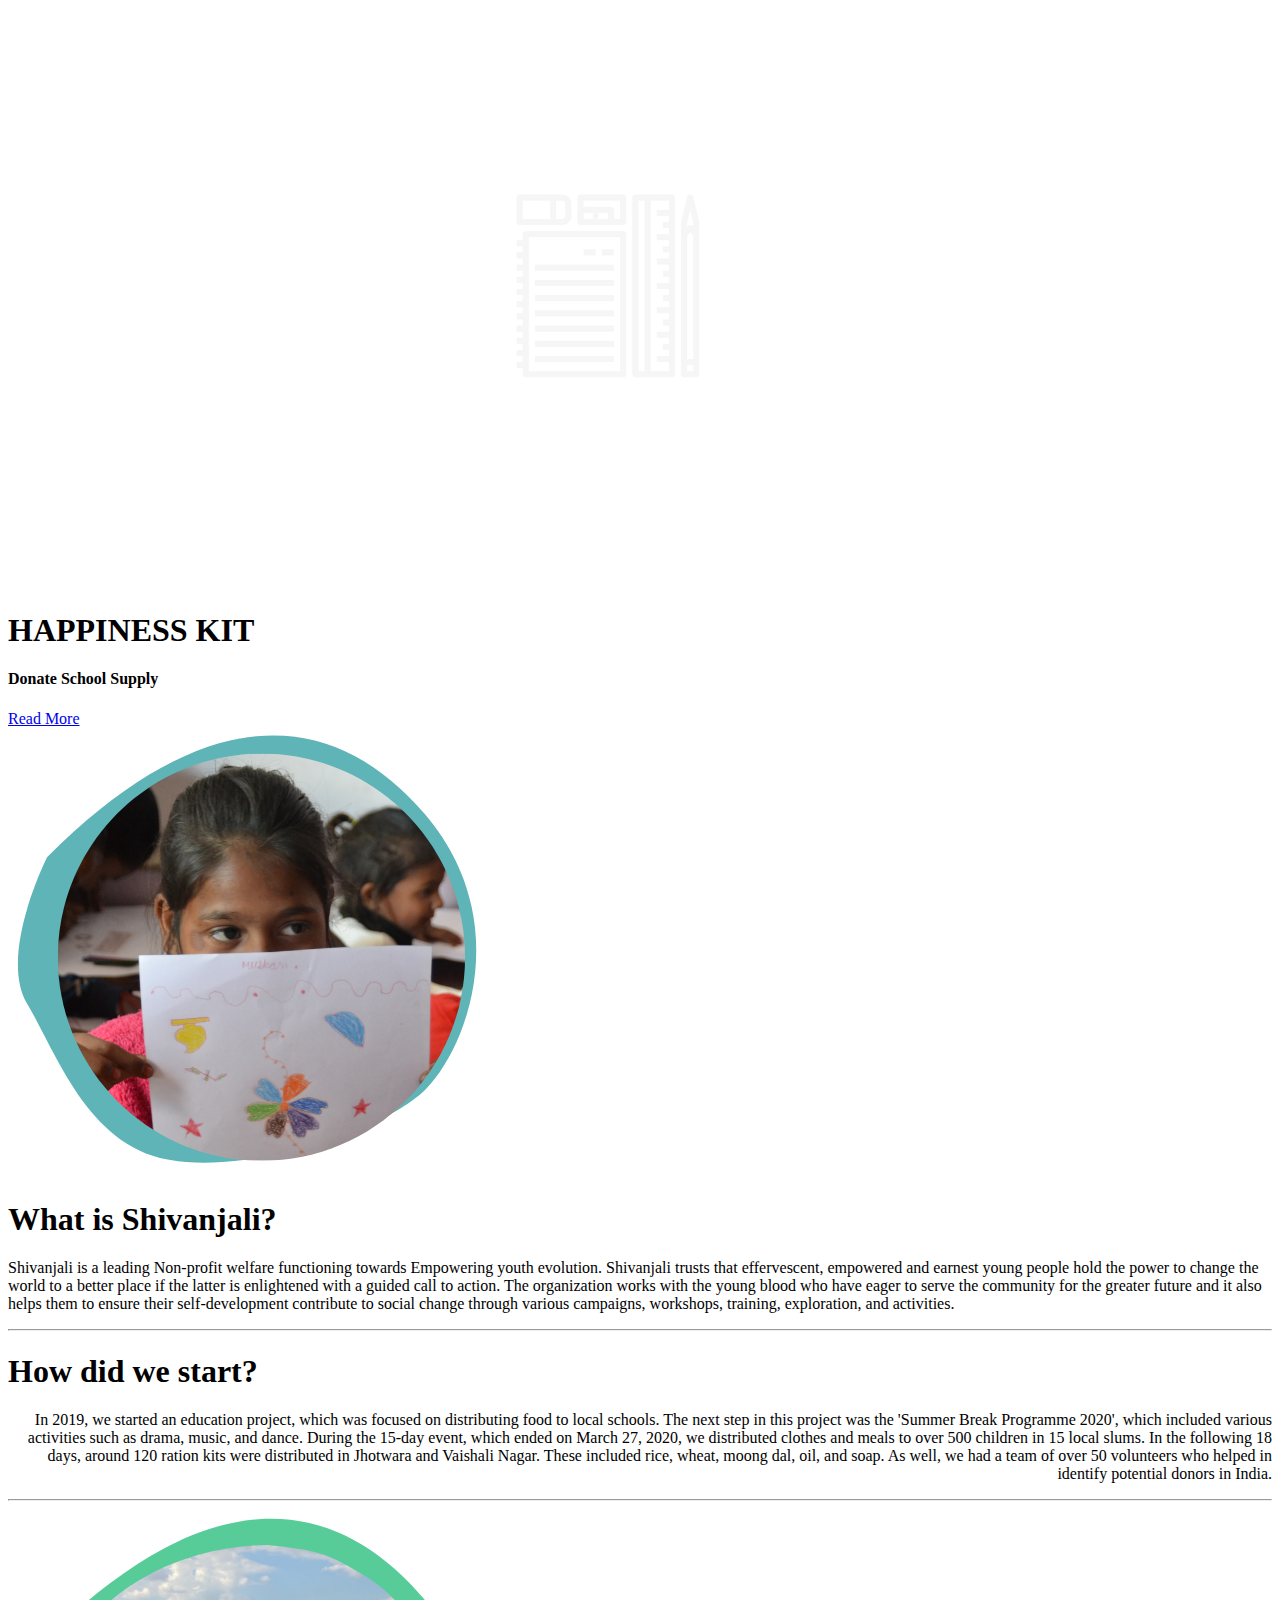
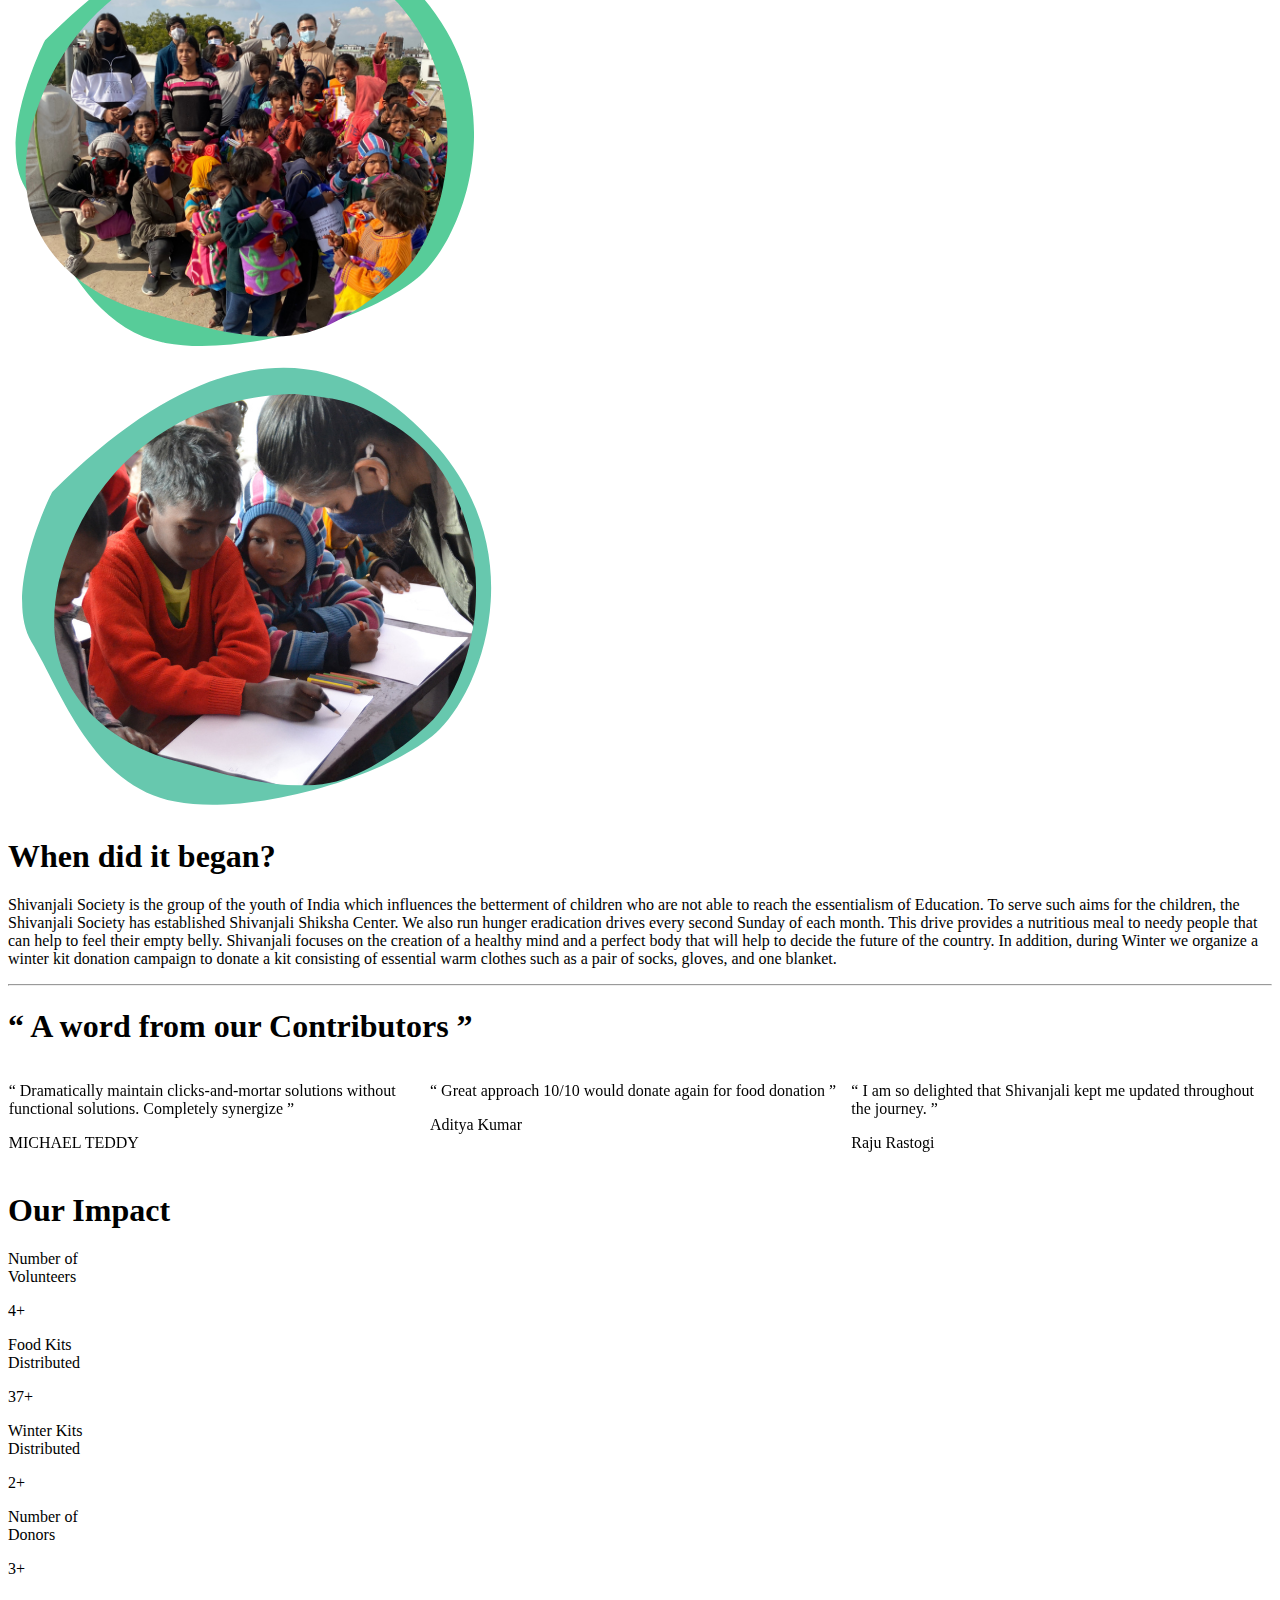
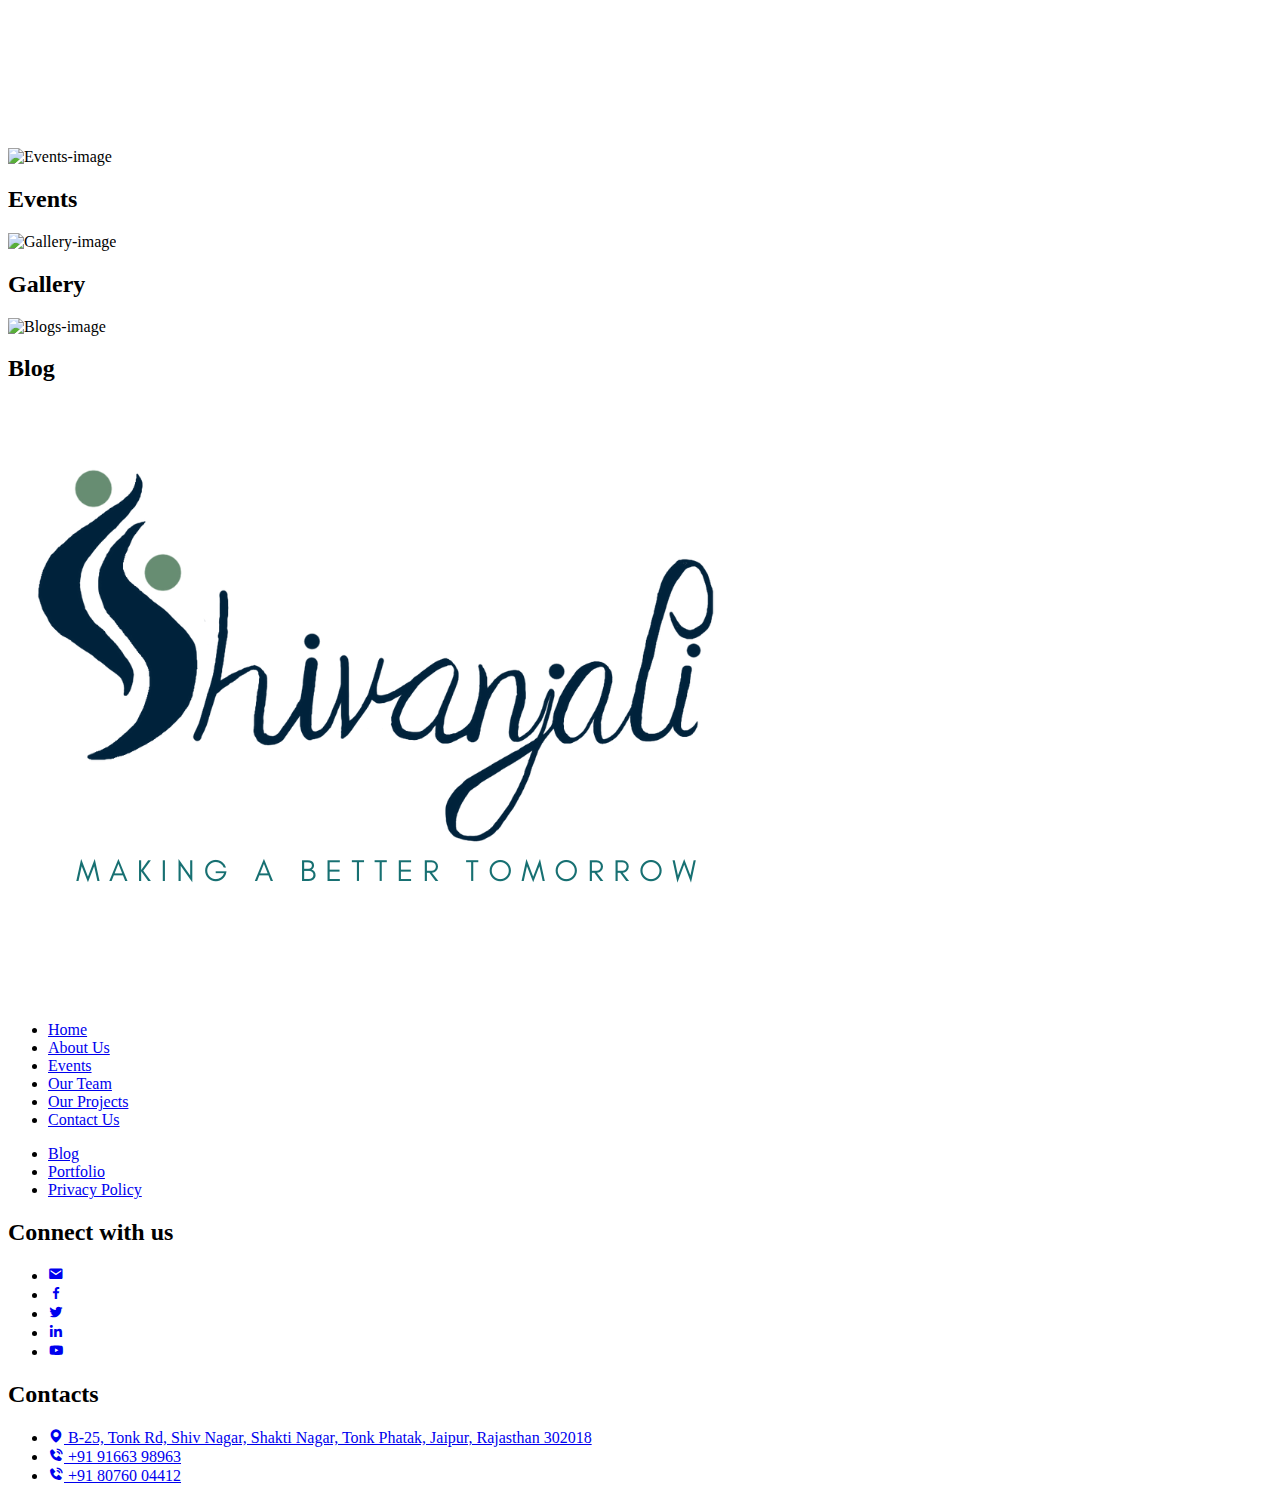
==== commit d8243b11: "about page completed" ====
--- a/index.html
+++ b/index.html
@@ -5,8 +5,9 @@
     <meta http-equiv="X-UA-Compatible" content="IE=edge" />
     <meta name="viewport" content="width=device-width, initial-scale=1.0" />
 
-    <title>SHIVANJALI SOCIETY - Non-Governmental Organization in JAIPUR</title>
-
+    <title>SHIVANJALI SOCIETY ~ A Non - Governmental Organization</title>
+
+    <!-- Font Awesome Link -->
     <link
       href="https://unpkg.com/boxicons@2.1.1/css/boxicons.min.css"
       rel="stylesheet"
@@ -17,11 +18,6 @@
       rel="stylesheet"
     />
 
-    <!--<link
-      rel="stylesheet"
-      href="https://cdnjs.cloudflare.com/ajax/libs/normalize/5.0.0/normalize.min.css"
-    />-->
-
     <link
       rel="stylesheet"
       href="https://cdnjs.cloudflare.com/ajax/libs/OwlCarousel2/2.1.1/assets/owl.carousel.min.css"
@@ -33,31 +29,39 @@
     />
 
     <!-- favicon -->
-    <!-- <link
+    <link
       rel="apple-touch-icon"
       sizes="180x180"
-      href="./favicon/apple-touch-icon.png"
+      href="./assets/favicon/apple-touch-icon.png"
     />
 
     <link
       rel="icon"
       type="image/png"
       sizes="32x32"
-      href="./favicon/favicon-32x32.png"
+      href="./assets/favicon/favicon-32x32.png"
     />
 
     <link
       rel="icon"
       type="image/png"
       sizes="16x16"
-      href="./favicon/favicon-16x16.png"
-    />
-
-    <link rel="manifest" href="./favicon/site.webmanifest" /> -->
-
-    <link rel="stylesheet" href="./css/style.css" />
+      href="./assets/favicon/favicon-16x16.png"
+    />
+
+    <link rel="manifest" href="./assets/favicon/site.webmanifest" />
+
+    <link rel="stylesheet" href="./css/index.css" />
   </head>
   <body>
+    <!--???---------------------------------???-->
+    <!--???---------------------------------???-->
+    <!--!!!!   DO NOT ADD ANYTHING BELOW   !!!!-->
+    <!--!!!!   THIS COMMENT.... THIS CAN   !!!!-->
+    <!--!!!!   BE DANGEROUS FOR THE CODE.  !!!!-->
+    <!--???---------------------------------???-->
+    <!--???---------------------------------???-->
+
     <header id="header">
       <div class="logo">
         <a href="./">
@@ -77,6 +81,21 @@
       </div>
     </header>
 
+    <!--???---------------------------------???-->
+    <!--???---------------------------------???-->
+    <!--!!!!   DO NOT ADD ANYTHING ABOVE   !!!!-->
+    <!--!!!!   THIS COMMENT.... THIS CAN   !!!!-->
+    <!--!!!!   BE DANGEROUS FOR THE CODE.  !!!!-->
+    <!--???---------------------------------???-->
+    <!--???---------------------------------???-->
+
+    <!--???--------------------------------???-->
+    <!--???--------------------------------???-->
+    <!--!!!!   ADD YOUR CODE BELOW THIS   !!!!-->
+    <!--!!!!        COMMENT ONLY.         !!!!-->
+    <!--???--------------------------------???-->
+    <!--???--------------------------------???-->
+
     <!-- Slider Start -->
     <section class="slider-section">
       <div id="slider">
@@ -104,7 +123,7 @@
     <section class="cards">
       <div class="card">
         <div class="card-image">
-          <img src="./images/card img 1.png" alt="img" />
+          <img src="./images/card img 1.png" alt="Feed the Needy" />
         </div>
         <div class="card-content">
           <h1>FEED THE NEEDY</h1>
@@ -114,7 +133,7 @@
       </div>
       <div class="card">
         <div class="card-image">
-          <img src="./images/card img 2.png" alt="img" />
+          <img src="./images/card img 2.png" alt="Knowledge is never lost" />
         </div>
         <div class="card-content">
           <h1>KNOWLEDGE IS NEVER LOST</h1>
@@ -124,7 +143,7 @@
       </div>
       <div class="card">
         <div class="card-image">
-          <img src="./images/card img 3.png" alt="img" />
+          <img src="./images/card img 3.png" alt="Donate a Blanket" />
         </div>
         <div class="card-content">
           <h1>DONATE A BLANKET</h1>
@@ -134,7 +153,7 @@
       </div>
       <div class="card">
         <div class="card-image">
-          <img src="./images/card img 4.png" alt="img" />
+          <img src="./images/card img 4.png" alt="Happiness Kit" />
         </div>
         <div class="card-content">
           <h1>HAPPINESS KIT</h1>
@@ -373,6 +392,13 @@
     </section>
     <!-- events-gallery-blog section Ends -->
 
+    <!--???--------------------------------???-->
+    <!--???--------------------------------???-->
+    <!--!!!!   ADD YOUR CODE ABOVE THIS   !!!!-->
+    <!--!!!!        COMMENT ONLY.         !!!!-->
+    <!--???--------------------------------???-->
+    <!--???--------------------------------???-->
+
     <!-------- footer Starts -------->
     <footer class="footer">
       <div class="fcontainer-1">
@@ -491,4 +517,26 @@
     <script src="./js/index.js"></script>
     <!-- Important Links Ends -->
   </body>
+  <!------------------------------->
+  <!------------------------------->
+  <!-- Important Files that will -->
+  <!-- common in all the pages.  -->
+  <!------------------------------->
+  <!------------------------------->
+
+  <!------------------------------->
+  <!------------------------------->
+  <!--       Starts Here         -->
+  <!------------------------------->
+  <!------------------------------->
+
+  <link rel="stylesheet" href="./css/commonStyle.css" />
+
+  <script src="./js/commonJs.js"></script>
+
+  <!------------------------------->
+  <!------------------------------->
+  <!--        Ends Here          -->
+  <!------------------------------->
+  <!------------------------------->
 </html>
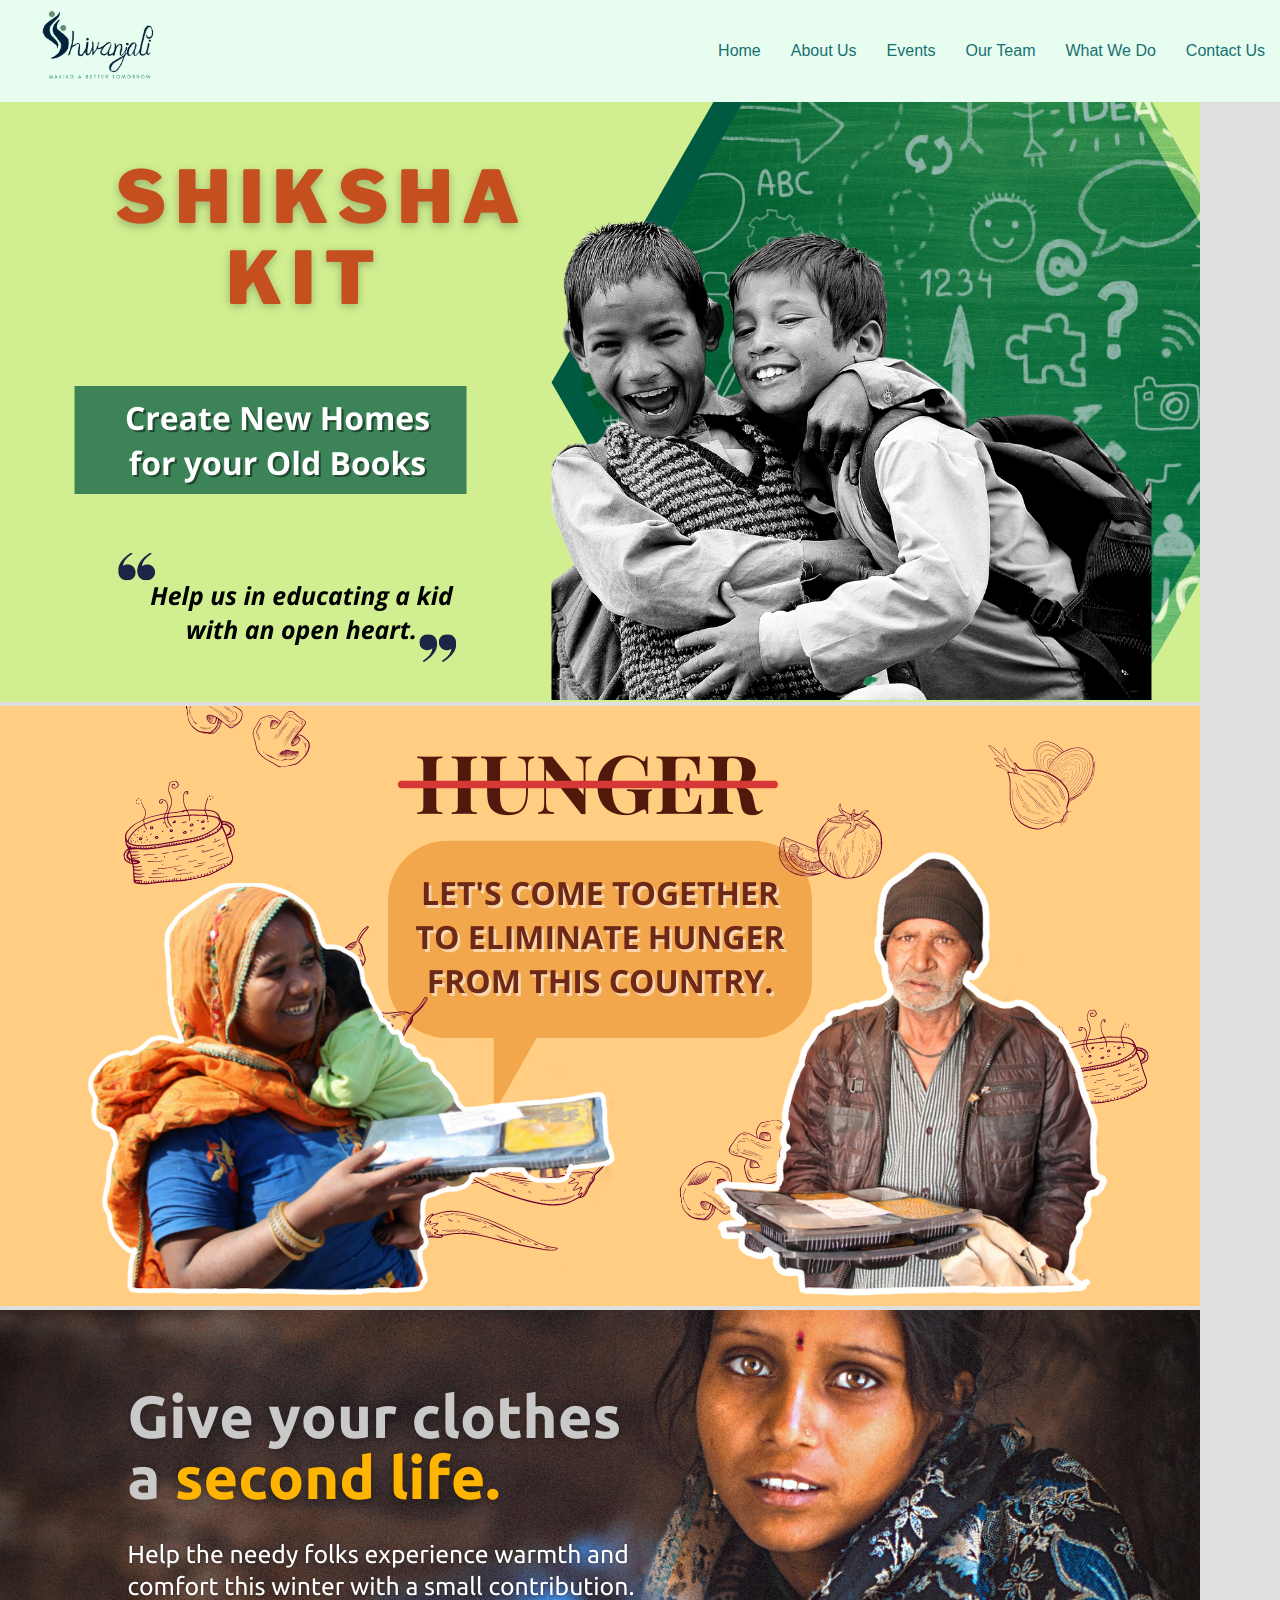
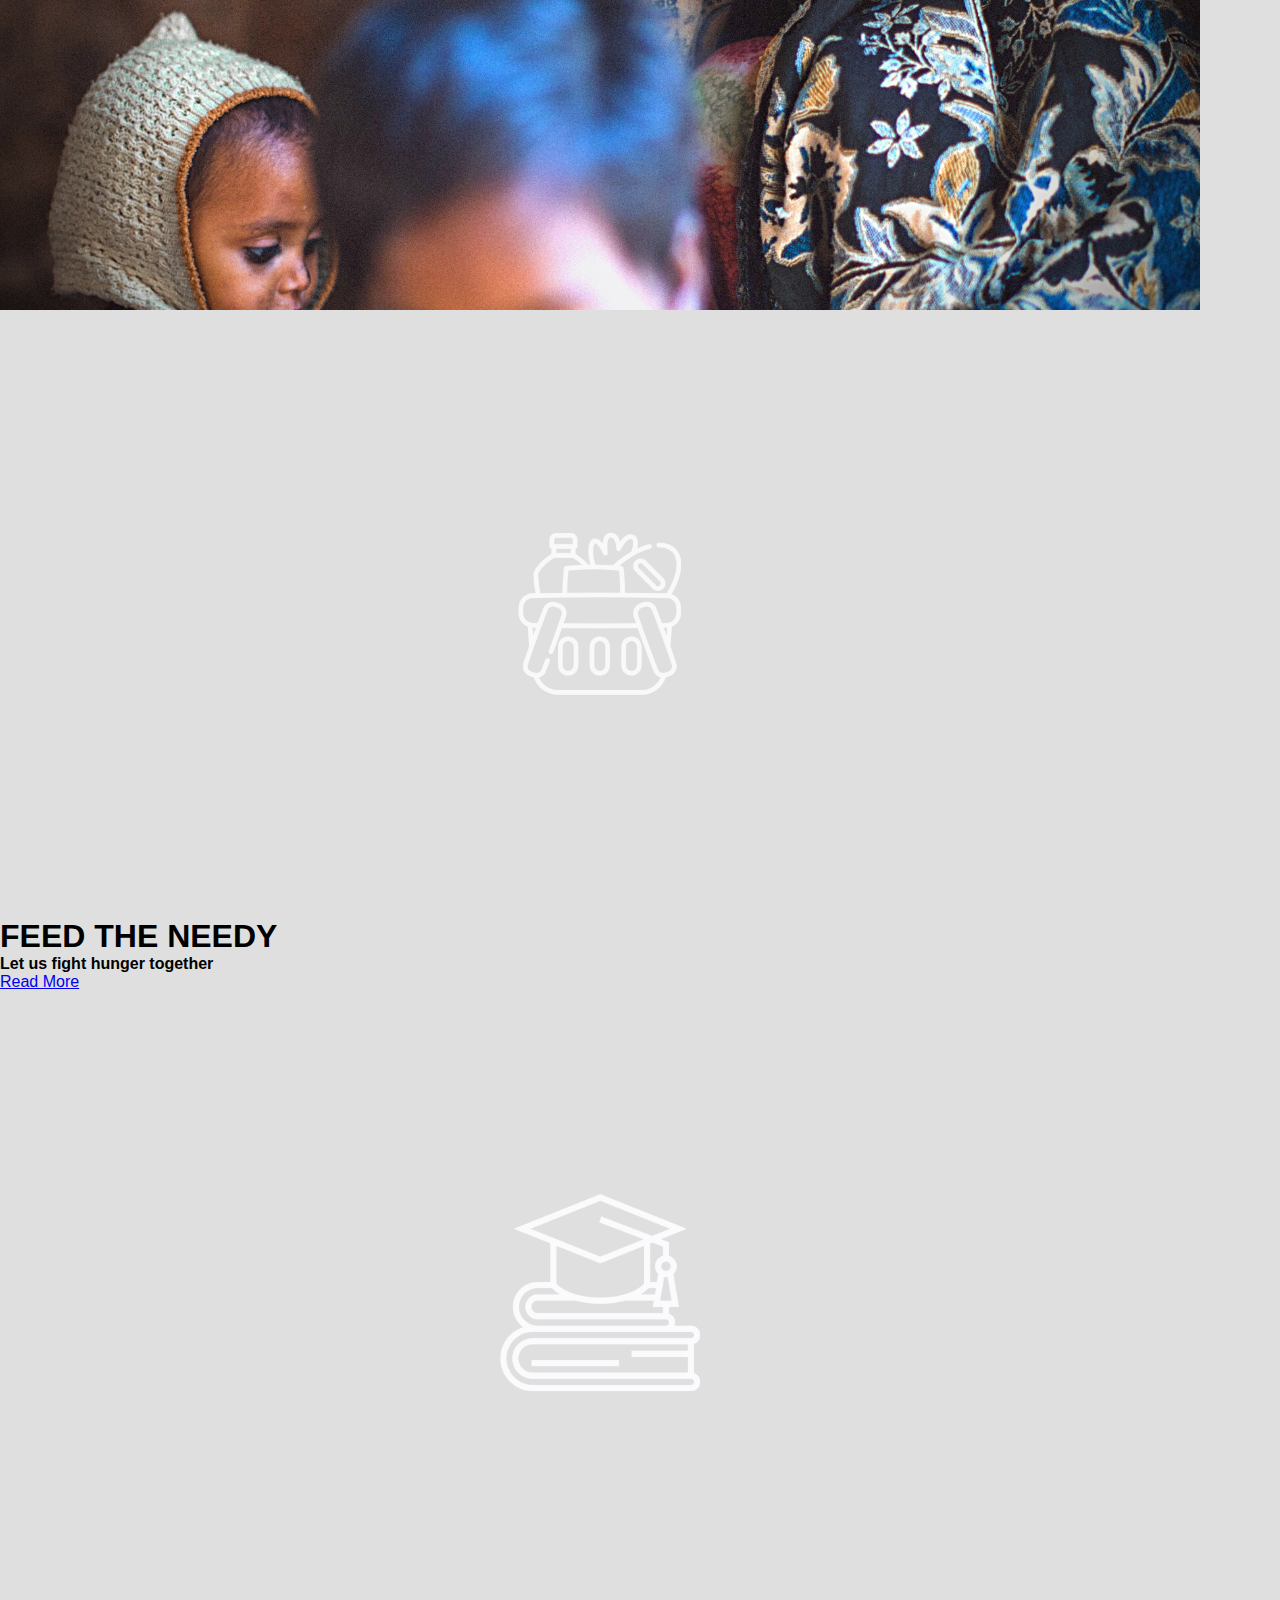
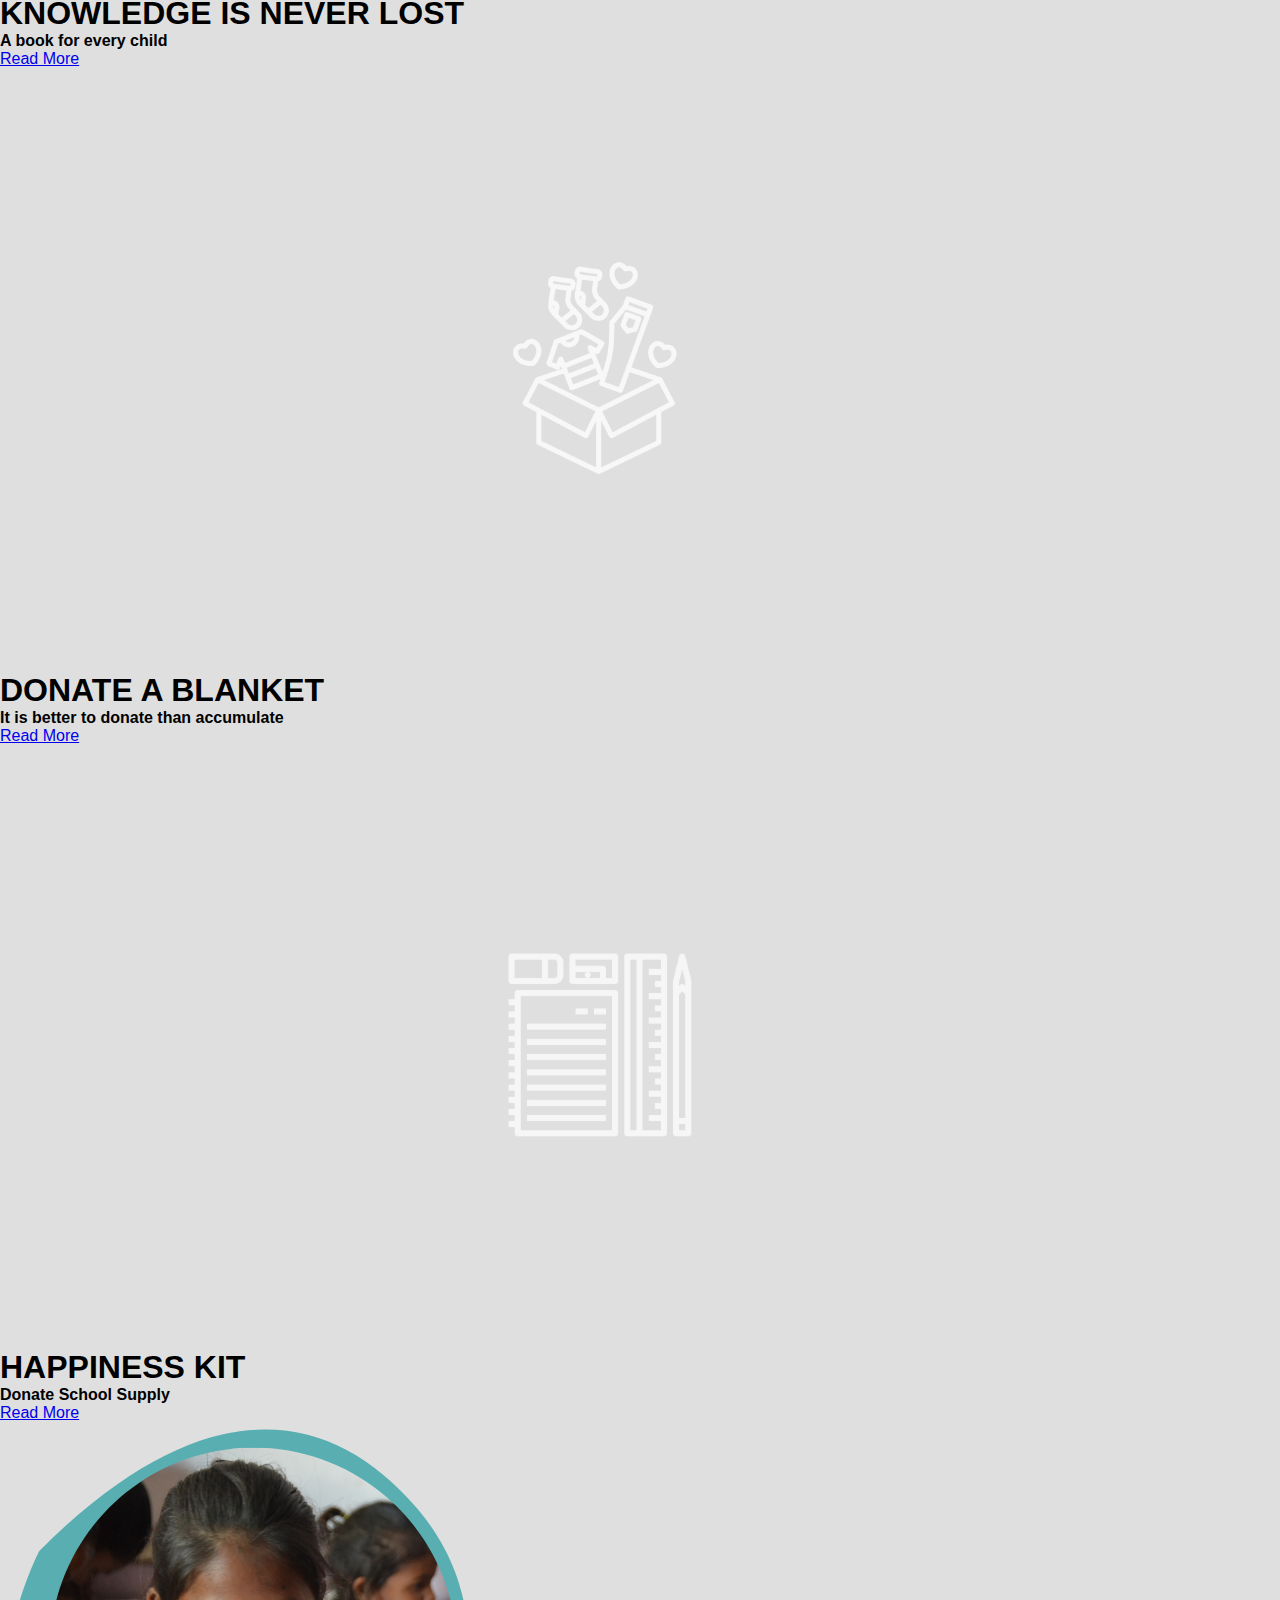
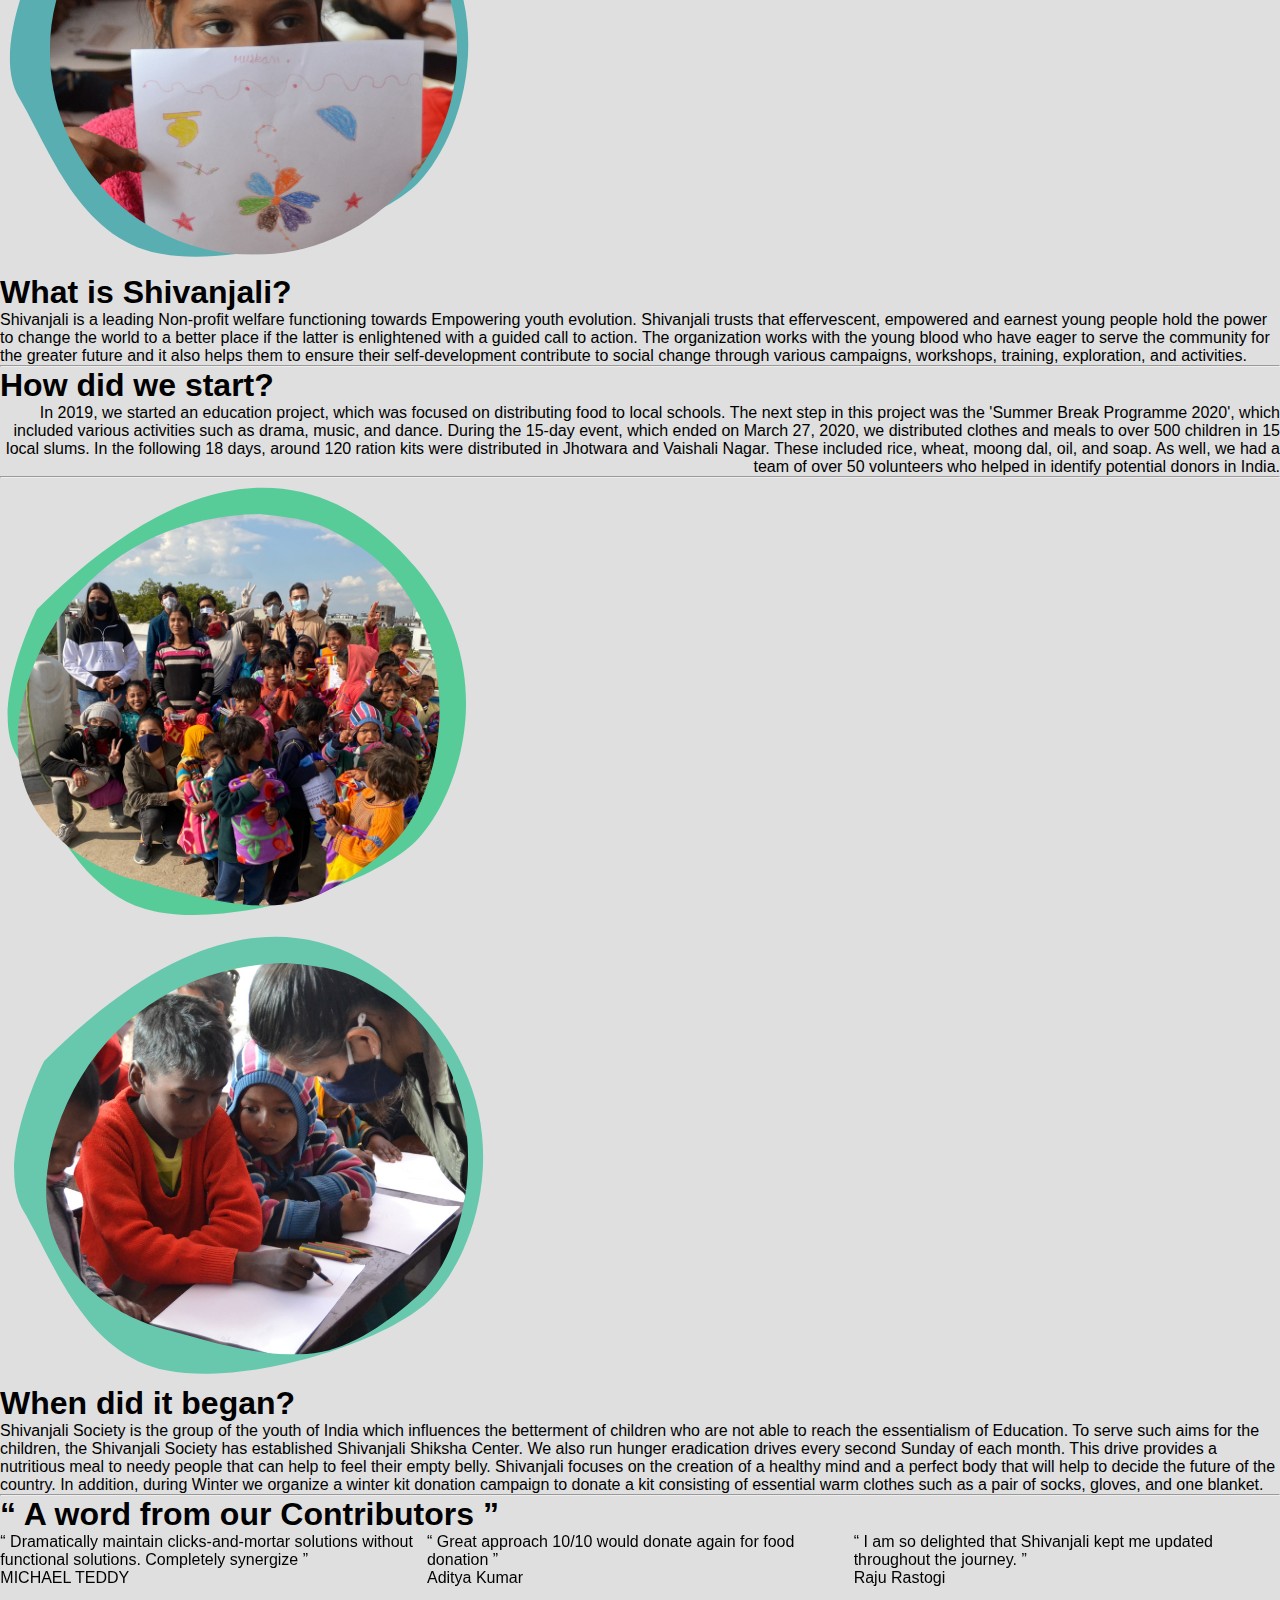
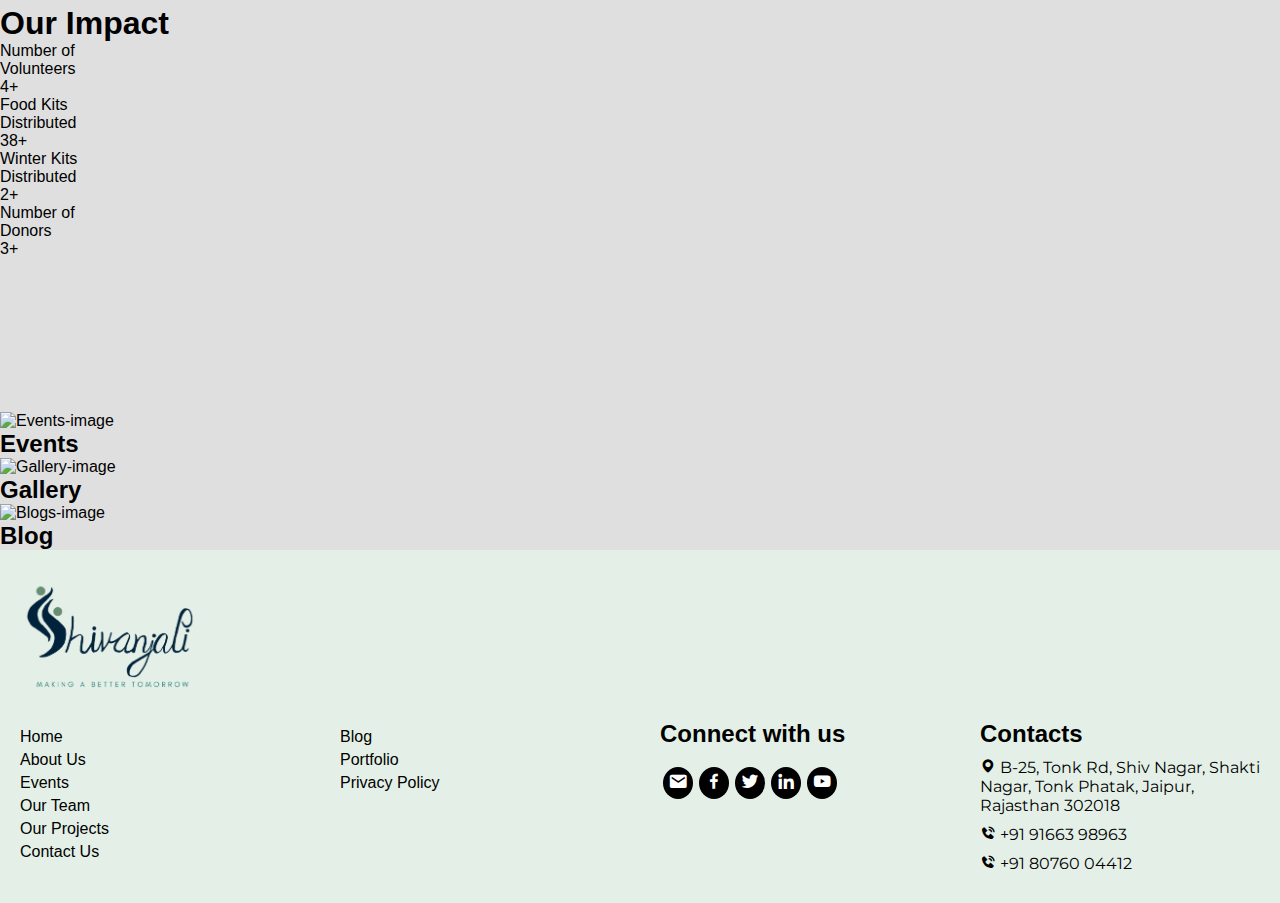
==== commit f6e2e550: "About us completed contact us left few changes updated scroll bar nav bar sticky done" ====
--- a/index.html
+++ b/index.html
@@ -62,7 +62,7 @@
     <!--???---------------------------------???-->
     <!--???---------------------------------???-->
 
-    <header id="header">
+    <header id="header" class="main_header">
       <div class="logo">
         <a href="./">
           <img src="./images/Shivanjali_Logo.png" alt="Shivanjali NGO Logo" />
--- a/css/commonStyle.css
+++ b/css/commonStyle.css
@@ -0,0 +1,349 @@
+/*---------------------------------*/
+/*---------------------------------*/
+/*-- This file will be common in --*/
+/*-- all the pages.              --*/
+/*---------------------------------*/
+/*---------------------------------*/
+/*--  It Contains code of body   --*/
+/*--  Header and Footer with     --*/
+/*--  Responsive                 --*/
+/*---------------------------------*/
+/*---------------------------------*/
+
+* {
+  margin: 0;
+  padding: 0;
+  box-sizing: border-box;
+  scroll-behavior: smooth;
+  font-family: sans-serif;
+}
+
+body {
+  background: #dbdbdbe5;
+  user-select: none;
+}
+
+header {
+  display: flex;
+  justify-content: space-between;
+  width: 100%;
+  z-index: 99999;
+  background: #e6fdef;
+}
+
+.activeHeader {
+  position: fixed;
+  background: #e6fdefdc;
+}
+
+.logo {
+  display: flex;
+  flex-direction: column;
+  align-items: center;
+  margin-left: 3vw;
+  cursor: pointer;
+}
+
+.logo img {
+  width: 120px;
+}
+
+#toggle {
+  position: absolute;
+  top: 0;
+  right: 0;
+  width: 60px;
+  height: 60px;
+  display: none;
+  justify-content: center;
+  align-items: center;
+}
+
+#toggle::before {
+  content: "";
+  position: absolute;
+  width: 28px;
+  height: 2px;
+  background: #000;
+  transform: translateY(-5px);
+  transition: 0.2s;
+}
+
+#toggle::after {
+  content: "";
+  position: absolute;
+  width: 28px;
+  height: 2px;
+  background: #000;
+  transform: translateY(5px);
+  transition: 0.2s;
+}
+
+#toggle.active::before {
+  transform: translateY(0) rotate(45deg);
+}
+
+#toggle.active::after {
+  transform: translateY(0) rotate(-45deg);
+}
+
+#navbar {
+  position: relative;
+  transition: 0.5s;
+  overflow: hidden;
+  display: flex;
+}
+
+#navbar ul {
+  position: relative;
+  display: flex;
+  flex-direction: row;
+  align-items: center;
+}
+
+#navbar ul li {
+  list-style: none;
+}
+
+#navbar ul li a {
+  color: #177072;
+  /* height: 60px; */
+  line-height: 60px;
+  display: inline-block;
+  text-decoration: none;
+  font-size: 1em;
+  padding: 0 15px;
+  position: relative;
+  transition: ease-in-out;
+}
+
+#navbar ul li a:after {
+  content: "";
+  position: absolute;
+  width: 60%;
+  margin: 0 0 0 20%;
+  transform: scaleX(0);
+  border-radius: 50px;
+  height: 2px;
+  bottom: 0;
+  left: 0;
+  background-color: #6af1b1;
+  transform-origin: bottom right;
+  transition: transform 0.25s ease-out;
+}
+
+#navbar ul li a:hover {
+  color: #22577a;
+  font-weight: 800;
+}
+
+#navbar ul li a:hover:after {
+  transform: scaleX(1);
+  transform-origin: bottom left;
+}
+/*-------------------------------*/
+/*------ Header Ends Here -------*/
+/*-------------------------------*/
+
+/*-------------------------------*/
+/*----- Footer Starts Here ------*/
+/*-------------------------------*/
+
+.footer {
+  height: auto;
+  padding: 20px;
+  background-color: #e4f0e7;
+}
+
+.fcontainer-1 {
+  display: flex;
+  justify-content: left;
+  align-items: baseline;
+  flex-wrap: wrap;
+  margin: 0 0 -20px 0;
+}
+
+.fchild-1 {
+  width: 180px;
+}
+
+.fchild-1 img {
+  width: 100%;
+  height: auto;
+}
+
+.fcontainer-2 {
+  display: flex;
+  justify-content: space-between;
+  align-items: baseline;
+  flex-wrap: wrap;
+}
+
+.fchild-2 {
+  width: 280px;
+  margin: 20px 0 0 0;
+}
+
+.fchild-2 ul li {
+  list-style: none;
+}
+
+.fchild-2 ul li a {
+  text-decoration: none;
+  color: #000000;
+}
+
+.fchild-2 ul li a:hover {
+  text-decoration: underline #000000;
+}
+
+#services ul li {
+  margin: 5px 0 0 0;
+}
+
+#social-media ul {
+  display: flex;
+  justify-content: left;
+  margin: 20px 0 0 0;
+}
+
+#social-media ul li {
+  padding: 3px;
+}
+
+#social-media ul li a {
+  background-color: #000000;
+  color: white;
+  padding: 5px;
+  border-radius: 50%;
+  font-size: 20px;
+}
+
+#mail:hover {
+  background-color: #1e90ff;
+}
+
+#fb:hover {
+  background-color: #2a2add;
+}
+
+#tweet:hover {
+  background-color: #44bce4;
+}
+
+#linkedin:hover {
+  background-color: #2a2add;
+}
+
+#youtube:hover {
+  background-color: #ff0000;
+}
+
+#contacts ul {
+  display: flex;
+  justify-content: center;
+  flex-direction: column;
+  margin: 10px 0 0 0;
+}
+
+#contacts ul li {
+  margin: 0 0 10px 0;
+}
+
+#contacts ul li a {
+  font-family: "Montserrat", sans-serif;
+  font-weight: 400;
+}
+
+/*-------------------------------*/
+/*------ Footer Ends Here -------*/
+/*-------------------------------*/
+
+/*--------------------------------*/
+/*---- Scroll Bar Starts Here ----*/
+/*--------------------------------*/
+
+::-webkit-scrollbar {
+  width: 6px;
+  height: 6px;
+}
+::-webkit-scrollbar-button {
+  width: 0px;
+  height: 0px;
+}
+::-webkit-scrollbar-thumb {
+  background: #e1e1e1;
+  border: 0px none #ff0000;
+  border-radius: 0px;
+}
+::-webkit-scrollbar-thumb:hover {
+  background: #ffffff;
+}
+::-webkit-scrollbar-thumb:active {
+  background: #e6fdef;
+}
+::-webkit-scrollbar-track {
+  background: #666666;
+  border: 0px none #ffffff;
+  border-radius: 0px;
+}
+::-webkit-scrollbar-track:hover {
+  background: #666666;
+}
+::-webkit-scrollbar-track:active {
+  background: #333333;
+}
+::-webkit-scrollbar-corner {
+  background: transparent;
+}
+
+/*--------------------------------*/
+/*----- Scroll Bar Ends Here -----*/
+/*--------------------------------*/
+
+/*--------------------------------------*/
+/*------ Media Query Starts Here -------*/
+/*--------------------------------------*/
+@media (max-width: 1000px) {
+  #toggle {
+    display: flex;
+  }
+
+  .logo img {
+    width: 80px;
+  }
+
+  .logo h1 {
+    font-size: 10px;
+  }
+
+  #navbar {
+    position: fixed;
+    bottom: -100%;
+    right: 0;
+    width: 100%;
+    transition: 0.5s;
+    display: block;
+    justify-content: center;
+    align-items: center;
+    z-index: 9999;
+  }
+
+  #navbar.active {
+    height: calc(100vh - 60px);
+    bottom: 0;
+    width: 100%;
+  }
+
+  #navbar ul {
+    flex-direction: column;
+    justify-content: center;
+    align-items: center;
+    background: #fff;
+    height: 100vh;
+    margin: 18% 0 0 0;
+  }
+}
+/*------------------------------------*/
+/*------ Media Query Ends Here -------*/
+/*------------------------------------*/
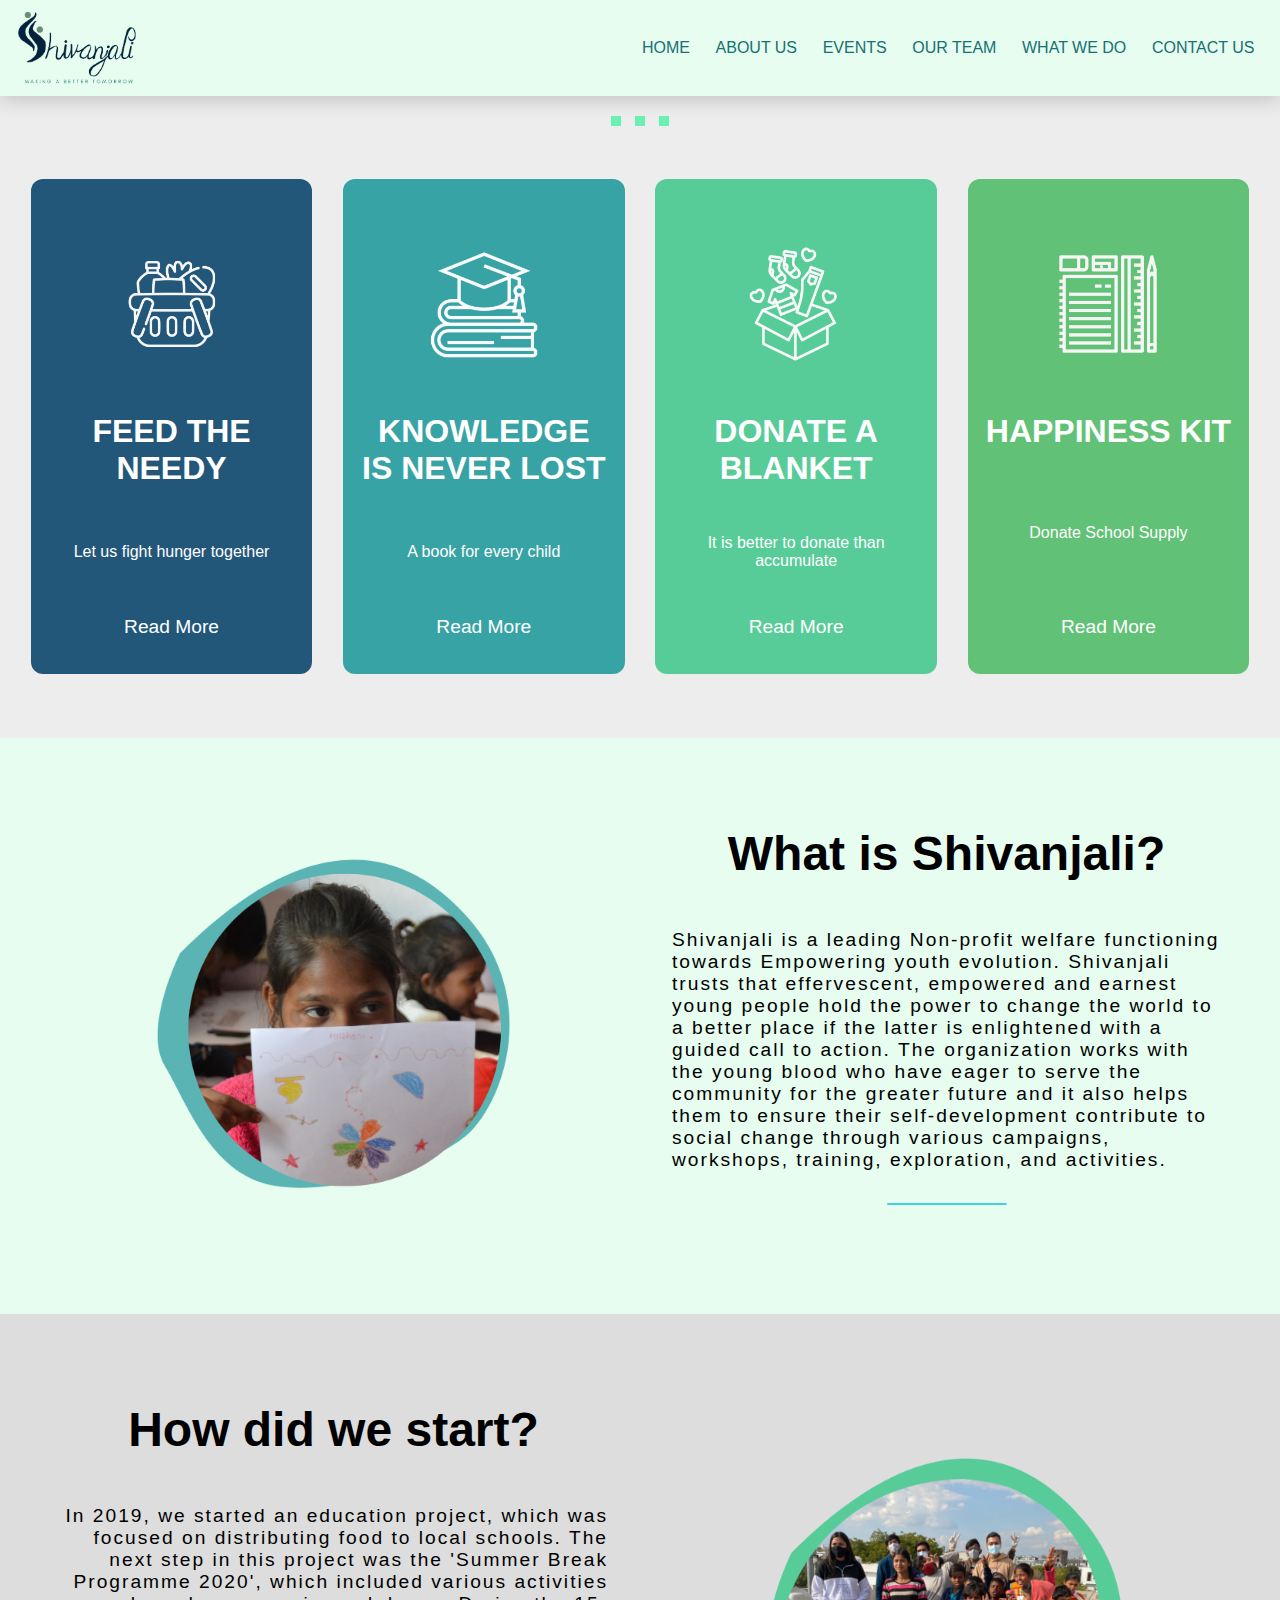
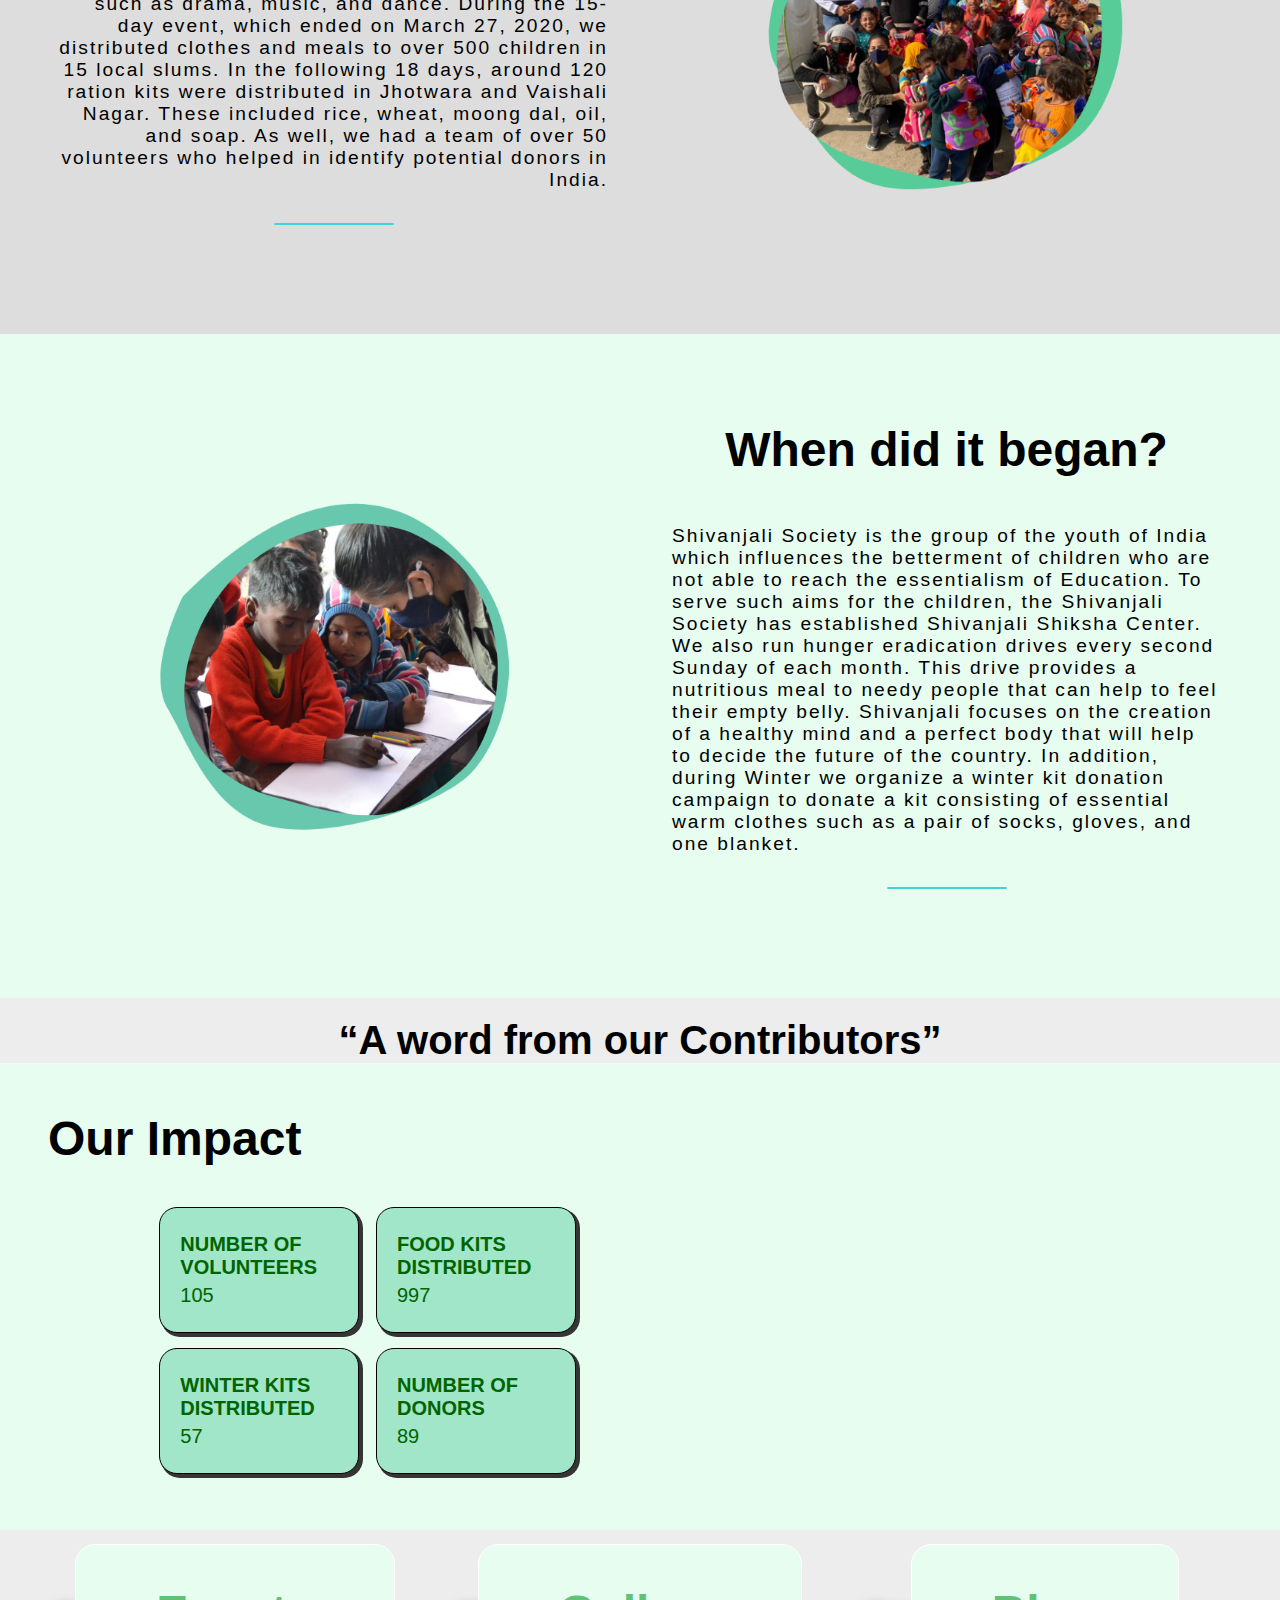
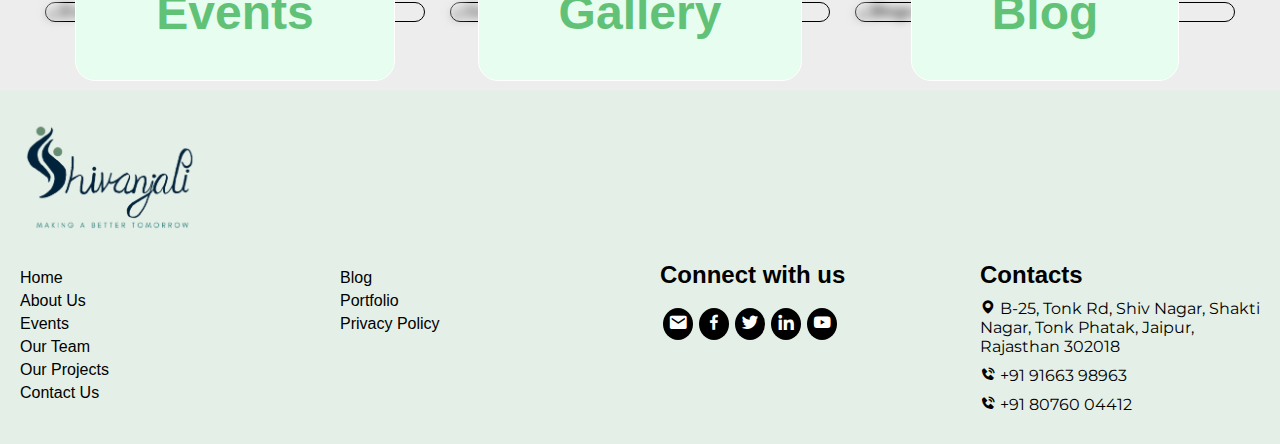
==== commit f7b75349: "responsive-index" ====
--- a/index.html
+++ b/index.html
@@ -62,24 +62,24 @@
     <!--???---------------------------------???-->
     <!--???---------------------------------???-->
 
-    <header id="header" class="main_header">
+    <nav class="main_header">
       <div class="logo">
-        <a href="./">
-          <img src="./images/Shivanjali_Logo.png" alt="Shivanjali NGO Logo" />
-        </a>
-      </div>
-      <div id="toggle"></div>
-      <div id="navbar">
-        <ul>
-          <li><a href="./">Home</a></li>
-          <li><a href="./about.html">About Us</a></li>
-          <li><a href="./events.html">Events</a></li>
-          <li><a href="#">Our Team</a></li>
-          <li><a href="./work.html">What We Do</a></li>
-          <li><a href="./contact.html">Contact Us</a></li>
-        </ul>
-      </div>
-    </header>
+        <img src="./images/Shivanjali_Logo.png" alt="Shivanjali NGO Logo" />
+      </div>
+      <div class="hamburger">
+        <div class="line1"></div>
+        <div class="line2"></div>
+        <div class="line3"></div>
+      </div>
+      <ul class="nav-links">
+        <li><a href="./">Home</a></li>
+        <li><a href="./about.html">About Us</a></li>
+        <li><a href="./events.html">Events</a></li>
+        <li><a href="#">Our Team</a></li>
+        <li><a href="./work.html">What we do</a></li>
+        <li><a href="./contact.html">Contact Us</a></li>
+      </ul>
+    </nav>
 
     <!--???---------------------------------???-->
     <!--???---------------------------------???-->
@@ -236,7 +236,7 @@
     <!-- Testimonial Section Starts -->
     <section class="testimonial">
       <div class="container">
-        <h1><q> A word from our Contributors </q></h1>
+        <h1><q>A word from our Contributors</q></h1>
         <div class="row">
           <div class="col-sm-12">
             <div id="customers-testimonials" class="owl-carousel">
--- a/css/index.css
+++ b/css/index.css
@@ -0,0 +1,583 @@
+/*-- Slider Start --*/
+
+#slider {
+  width: 100%;
+  margin: 0 auto;
+  position: relative;
+  overflow: hidden;
+  max-height: 32rem;
+}
+
+.slide {
+  width: 100%;
+  display: none;
+  animation-name: fade;
+  animation-duration: 1s;
+}
+
+.slide img {
+  width: 100%;
+  max-height: 32rem;
+}
+
+@keyframes fade {
+  from {
+    opacity: 0.5;
+  }
+
+  to {
+    opacity: 1;
+  }
+}
+
+#dots-con {
+  text-align: center;
+}
+
+.dot {
+  display: inline-block;
+  background: #6af1b1;
+  padding: 5px;
+  border-radius: 0;
+  margin: 20px 5px;
+  transition: 0.5s ease-in-out;
+}
+
+.dotActive {
+  background: #6af1b1;
+  transform: scale(2);
+}
+
+@media (max-width: 576px) {
+  #slider {
+    width: 100%;
+  }
+
+  #dots-con {
+    display: none;
+  }
+}
+/*-- Slider Ends --*/
+
+/*-- 4 Cards Starts --*/
+.cards {
+  display: flex;
+  justify-content: space-evenly;
+  align-items: center;
+  height: auto;
+  padding: 1.8rem 0 4rem 0;
+}
+
+.card {
+  display: flex;
+  flex-direction: column;
+  justify-content: space-evenly;
+  align-items: center;
+  background-color: #40d3dc;
+  height: 55vh;
+  width: 22vw;
+  padding: 16px;
+  color: #fff;
+  text-align: center;
+  border-radius: 12px;
+}
+
+.card:hover {
+  transform: scale(1.05);
+  transition: ease-in-out 0.5s;
+}
+
+.card-image {
+  width: 20vw;
+  height: 20vh;
+  display: flex;
+  align-items: center;
+  overflow: hidden;
+}
+
+.card-image img {
+  width: 100%;
+  transform: scale(2.5);
+}
+
+.card-content {
+  height: 25vh;
+  display: flex;
+  flex-direction: column;
+  justify-content: space-between;
+}
+
+.card-content h4 {
+  font-weight: 400;
+}
+
+.card-content a {
+  color: #fff;
+  font-size: 1.2em;
+  text-decoration: none;
+  transition: 0.5s all ease-in-out;
+}
+
+.card-content a:hover {
+  letter-spacing: 0.7px;
+  text-decoration: underline;
+  font-weight: 500;
+  cursor: pointer;
+}
+
+.card:nth-child(1) {
+  background-color: #22577a;
+}
+
+.card:nth-child(2) {
+  background-color: #38a3a5;
+}
+
+.card:nth-child(3) {
+  background-color: #57cc99;
+}
+
+.card:nth-child(4) {
+  background-color: #61c277;
+}
+/*-- 4 Cards Ends --*/
+
+/*-- About Section Starts --*/
+/* ----------- about ------------  */
+.about-page {
+  display: flex;
+  flex-direction: column;
+}
+
+.about {
+  display: flex;
+  justify-content: space-around;
+  width: 100%;
+  padding: 5vh 3vh;
+  background-color: #e6fdef;
+}
+
+.about:nth-child(2) {
+  background-color: #dbdbdbe5;
+}
+
+.about-img {
+  width: 50%;
+  display: flex;
+  align-items: center;
+  justify-content: center;
+}
+
+.about-img img {
+  width: 60%;
+}
+
+.about-content {
+  width: 50%;
+  display: flex;
+  flex-direction: column;
+  align-items: center;
+  padding: 2rem;
+}
+
+.about-content h1 {
+  font-size: 3em;
+  padding: 0.7rem 0 3rem 0;
+}
+
+.about-content p {
+  font-size: 1.2em;
+  letter-spacing: 2px;
+  text-align: left;
+}
+
+.about-content hr {
+  width: 120px;
+  height: 2px;
+  background-color: #40d3dc;
+  border-radius: 10px;
+  border: 1px solid #40d3dc;
+  margin: 2rem 0;
+}
+/*-- About Section Ends --*/
+
+/*-- testimonial-section starts --*/
+.testimonial {
+  height: auto;
+}
+
+.container {
+  width: 100%;
+}
+
+.container h1 {
+  font-size: 2.5rem;
+  text-align: center;
+  padding:20px 0 0 0;
+}
+
+.shadow-effect {
+  width: 100%;
+  background: #e7fcf3;
+  padding: 1.5rem;
+  text-align: center;
+  border: 1px solid #000000d8;
+  border-radius: 20px;
+  box-shadow: 0px 0px 20px 1px rgba(0, 0, 0, 0.8);
+}
+
+#customers-testimonials .shadow-effect p {
+  font-family: inherit;
+  font-size: 17px;
+  line-height: 1.5;
+  margin: 0 0 17px 0;
+  font-weight: 300;
+  font-style: italic;
+  padding: 2rem 0 1rem 0;
+}
+
+.testimonial-name {
+  margin: -17px auto 0;
+  display: table;
+  width: auto;
+  background: #6af1b1;
+  padding: 9px 35px;
+  border-radius: 12px;
+  text-align: center;
+  color: #000000;
+  box-shadow: 0 9px 18px rgba(0, 0, 0, 0.12), 0 5px 7px rgba(0, 0, 0, 0.05);
+  border: 0.5px solid #000000;
+}
+
+.testimonial-name:hover {
+  background: #3fcb9c;
+  cursor: pointer;
+}
+
+#customers-testimonials .item {
+  text-align: center;
+  padding:50px;
+  opacity: 0.2;
+  transform: scale3d(0.8, 0.8, 1);
+  transition: all 0.3s ease-in-out;
+}
+
+#customers-testimonials .owl-item.active.center .item {
+  opacity: 0.8;
+  transform: scale3d(1, 1, 1);
+}
+
+.owl-carousel .owl-item img {
+  transform-style: preserve-3d;
+  max-width: 170px;
+  margin: 0 auto 17px;
+  border-radius: 50%;
+}
+
+#customers-testimonials.owl-carousel .owl-dots .owl-dot.active span,
+#customers-testimonials.owl-carousel .owl-dots .owl-dot:hover span {
+  background: #6af1b1;
+  transform: translate3d(0px, -50%, 0px) scale(0.7);
+}
+
+#customers-testimonials.owl-carousel .owl-dots {
+  display: inline-block;
+  width: 100%;
+  text-align: center;
+}
+
+#customers-testimonials.owl-carousel .owl-dots .owl-dot {
+  display: inline-block;
+}
+
+#customers-testimonials.owl-carousel .owl-dots .owl-dot span {
+  background: #6af1b1;
+  display: inline-block;
+  height: 20px;
+  margin: 0 2px 5px;
+  transform: translate3d(0px, -50%, 0px) scale(0.3);
+  transform-origin: 50% 50% 0;
+  transition: all 250ms ease-out 0s;
+  width: 20px;
+}
+/*-- testimonial-section ends --*/
+
+/*-- our impact section starts --*/
+.our-impact-section {
+  height: auto;
+  background: #e6fdef;
+  padding:3rem;
+}
+
+.ourimpact-heading-container {
+  display: flex;
+  justify-content: left;
+  align-items: center;
+}
+
+.ourimpact-heading-child h1 {
+  font-size: 3rem;
+  padding: 0 0 2rem 0;
+  font-family:sans-serif ;
+}
+
+.ourimpact-boxes-container {
+  display: flex;
+  justify-content: space-evenly;
+  align-items: center;
+  flex-wrap: wrap;
+}
+
+.ourimpact-boxes-child {
+  width: 450px;
+}
+
+.ourimpact-boxes-child iframe { 
+  width: 100%;
+  height:280px;
+}
+
+.ourimpact-boxes-child-container {
+  display: flex;
+  justify-content: space-evenly;
+  align-items: center;
+  flex-wrap: wrap;
+}
+
+.ourimpact-boxes-child-container-1 {
+  margin: 15px 0 0 0;
+  display: flex;
+  justify-content: space-evenly;
+  align-items: center;
+  flex-wrap: wrap;
+}
+
+.ourimpact-boxes-child-container-green,
+.ourimpact-boxes-child-container-1-green {
+  width: 200px;
+  padding: 25px 20px 25px 20px;
+  border-radius: 18px;
+  border: 1px solid #000000;
+  background: #a1e6c8;
+  box-shadow: 3px 3px 0px 1px #363434;
+}
+
+.ourimpact-boxes-child-container-green p,
+.ourimpact-boxes-child-container-1-green p {
+  text-transform: uppercase;
+  color: darkgreen;
+  font-weight: bold;
+  font-size: 20px;
+}
+
+#volunteers,
+#distributed,
+#winter-kits,
+#donors {
+  font-weight: 400;
+  padding: 5px 0 0 0;
+}
+/*-- our impact section ends --*/
+
+/*-- events-gallery-blog section starts --*/
+.events-gallery-blog {
+  height: auto;
+  padding: 2rem 0 3rem 0;
+}
+
+.container-egb {
+  display: flex;
+  justify-content: space-evenly;
+  align-items: baseline;
+  flex-wrap: wrap;
+  padding: 20px;
+}
+
+.child-egb {
+  margin: 20px 0 0 0;
+  width: 380px;
+  position: relative;
+  display: flex;
+  justify-content: center;
+  align-items: center;
+  border-radius: 20px;
+  border: 1px solid #000000;
+  transition: 0.8s all ease-in-out;
+}
+
+.child-egb img {
+  width: 100%;
+  height: auto;
+  border-radius: 20px;
+  transition: 0.6s all ease-in-out;
+  filter: blur(5px) grayscale(100%);
+}
+
+.child-egb h2 {
+  position: absolute;
+  font-size: 3rem;
+  color: #61c277;
+  background: #e6fdef;
+  font-family: sans-serif;
+  font-weight: 700;
+  padding: 2.5rem 5rem;
+  border: 1px solid #fff;
+  border-radius: 20px;
+}
+
+.child-egb:hover {
+  cursor: pointer;
+  transform: translateY(-5%);
+  box-shadow: 2px 2px 5px 0px #000000;
+  border: 1px solid #000000;
+}
+
+.child-egb:hover img {
+  filter: blur(0) grayscale(0);
+  transform: scale(1.1);
+}
+
+.child-egb:hover h2 {
+  color: #61c27873;
+  background: #e6fdef00;
+  border-color: #ffffff4f;
+}
+/*-- events-gallery-blog section ends --*/
+
+/* /////////// making it responsive ///////////  */
+
+@media (max-width: 1000px) {
+  .card-image {
+    width: 70vw;
+  }
+
+  .card-content {
+    margin-right: 0;
+  }
+
+  .cards {
+    flex-direction: column;
+    height: 180vh;
+  }
+
+  .card {
+    height: 40vh;
+    width: 80vw;
+  }
+}
+
+@media screen and (max-width:800px){
+  .slider-section{
+    padding: 50px 0 0 0;
+  }
+#slider{
+  margin:48px 0 0 0;
+}
+.ourimpact-boxes-child iframe{
+  margin:40px 0 0 0;
+}
+#customers-testimonials .item{
+  padding:20px 10px 20px 10px;
+}
+
+}
+
+@media (max-width: 500px) {
+  .slider-section{
+    padding: 50px 0 0 0;
+  }
+#slider{
+  margin:48px 0 0 0;
+}
+  .card-image img {
+    transform: scale(1.8);
+  }
+
+  .card-content h1 {
+    font-size: 1.3em;
+  }
+
+  .card-content h2 {
+    font-size: 1em;
+  }
+
+  .card-content a {
+    font-size: 1em;
+  }
+
+  .card-content {
+    margin-right: 0;
+  }
+
+  .about {
+    flex-direction: column;
+    padding: 0 26px;
+  }
+
+  .about-img {
+    width: 100%;
+  }
+
+  .about-content {
+    width: 100%;
+  }
+
+  .about:nth-child(2) {
+    flex-direction: column-reverse;
+  }
+
+  .about-content h1 {
+    font-size: 1.7em;
+  }
+
+  .about-content p {
+    font-size: 1em;
+    letter-spacing: 0.5px;
+    padding: 10px;
+    text-align: center;
+  }
+
+  .about-img {
+    display: flex;
+    justify-content: center;
+  }
+  .container h1{
+    font-size: 1.5rem;
+  }
+  #customers-testimonials .item{
+    padding:40px 10px 40px 10px;
+  }
+  .our-impact-section{
+    padding:40px 20px 40px 20px;
+  } 
+  .ourimpact-heading-container{
+    justify-content:center;
+  }
+  .ourimpact-heading-child h1{
+    font-size:1.7rem;
+  }
+  .ourimpact-boxes-child iframe{
+    margin:40px 0 0 0;
+  }
+  .ourimpact-boxes-child-container-1{
+    margin:0;
+  }
+  
+  .ourimpact-boxes-child-container-green,
+  .ourimpact-boxes-child-container-1-green{
+    margin:10px 0 10px 0;
+    width:250px;
+    text-align: center;
+    padding:40px 20px 40px 20px;
+    border-radius:10px;
+  }
+.ourimpact-boxes-child-container-green p,
+.ourimpact-boxes-child-container-1-green p{
+  font-size:16px;
+}
+
+.child-egb h2{
+  font-size:1rem;
+  border-radius:10px;
+  }
+}--- a/css/commonStyle.css
+++ b/css/commonStyle.css
@@ -19,16 +19,18 @@
 }
 
 body {
-  background: #dbdbdbe5;
+  background: #ededed;
   user-select: none;
 }
 
-header {
+nav {
+  height: 6rem;
+  width: 100vw;
+  background: #e6fdef;
+  box-shadow: 0 3px 20px rgba(0, 0, 0, 0.2);
   display: flex;
   justify-content: space-between;
-  width: 100%;
-  z-index: 99999;
-  background: #e6fdef;
+  z-index: 10;
 }
 
 .activeHeader {
@@ -36,111 +38,168 @@
   background: #e6fdefdc;
 }
 
+/*Styling logo*/
 .logo {
-  display: flex;
-  flex-direction: column;
+  padding: 0vh 1vw;
+  text-align: center;
+}
+
+.logo img {
+  height: auto;
+  width: 8rem;
+}
+
+/*Styling Links*/
+.nav-links {
+  display: flex;
+  list-style: none;
+  padding: 0 1vw;
   align-items: center;
-  margin-left: 3vw;
-  cursor: pointer;
-}
-
-.logo img {
-  width: 120px;
-}
-
-#toggle {
-  position: absolute;
-  top: 0;
-  right: 0;
-  width: 60px;
-  height: 60px;
-  display: none;
-  justify-content: center;
-  align-items: center;
-}
-
-#toggle::before {
+  text-transform: uppercase;
+}
+
+.nav-links li a {
+  text-decoration: none;
+  margin: 0 1vw;
+  font-size: 1em;
+  color: #177072;
+}
+
+.nav-links li {
+  position: relative;
+}
+
+.nav-links li a:hover {
+  color: #61dafb;
+}
+
+.nav-links li a::after {
   content: "";
-  position: absolute;
-  width: 28px;
   height: 2px;
-  background: #000;
-  transform: translateY(-5px);
-  transition: 0.2s;
-}
-
-#toggle::after {
-  content: "";
-  position: absolute;
-  width: 28px;
-  height: 2px;
-  background: #000;
-  transform: translateY(5px);
-  transition: 0.2s;
-}
-
-#toggle.active::before {
-  transform: translateY(0) rotate(45deg);
-}
-
-#toggle.active::after {
-  transform: translateY(0) rotate(-45deg);
-}
-
-#navbar {
-  position: relative;
-  transition: 0.5s;
-  overflow: hidden;
-  display: flex;
-}
-
-#navbar ul {
-  position: relative;
-  display: flex;
-  flex-direction: row;
-  align-items: center;
-}
-
-#navbar ul li {
-  list-style: none;
-}
-
-#navbar ul li a {
-  color: #177072;
-  /* height: 60px; */
-  line-height: 60px;
-  display: inline-block;
-  text-decoration: none;
-  font-size: 1em;
-  padding: 0 15px;
-  position: relative;
-  transition: ease-in-out;
-}
-
-#navbar ul li a:after {
-  content: "";
-  position: absolute;
   width: 60%;
   margin: 0 0 0 20%;
   transform: scaleX(0);
   border-radius: 50px;
-  height: 2px;
+  background-color: #61dafb;
+  position: absolute;
   bottom: 0;
   left: 0;
-  background-color: #6af1b1;
   transform-origin: bottom right;
-  transition: transform 0.25s ease-out;
-}
-
-#navbar ul li a:hover {
-  color: #22577a;
-  font-weight: 800;
-}
-
-#navbar ul li a:hover:after {
+  transition: transform 0.5s ease-in-out;
+}
+
+.nav-links li a:hover::after {
   transform: scaleX(1);
   transform-origin: bottom left;
 }
+
+/*Styling Hamburger Icon*/
+.hamburger div {
+  width: 30px;
+  height: 3px;
+  background: #000000;
+  margin: 5px;
+  transition: all 0.3s ease;
+}
+
+.hamburger {
+  display: none;
+}
+
+/*Stying for small screens*/
+@media screen and (max-width: 800px) {
+  nav {
+    position: fixed;
+    z-index: 3;
+  }
+
+  .hamburger {
+    display: block;
+    position: absolute;
+    cursor: pointer;
+    right: 5%;
+    top: 50%;
+    transform: translate(-5%, -50%);
+    z-index: 2;
+    transition: all 0.7s ease;
+  }
+
+  .nav-links {
+    position: fixed;
+    background: #e6fdef;
+    height: 100vh;
+    width: 100%;
+    flex-direction: column;
+    clip-path: circle(50px at 90% -20%);
+    -webkit-clip-path: circle(50px at 90% -10%);
+    transition: all 1s ease-out;
+    pointer-events: none;
+    padding: 3rem 0;
+  }
+
+  .nav-links li {
+    padding: 2rem 0;
+  }
+
+  .nav-links.open {
+    clip-path: circle(1000px at 90% -10%);
+    -webkit-clip-path: circle(1000px at 90% -10%);
+    pointer-events: all;
+  }
+
+  .nav-links li {
+    opacity: 0;
+  }
+
+  .nav-links li:nth-child(1) {
+    transition: all 0.5s ease 0.2s;
+  }
+
+  .nav-links li:nth-child(2) {
+    transition: all 0.5s ease 0.4s;
+  }
+
+  .nav-links li:nth-child(3) {
+    transition: all 0.5s ease 0.6s;
+  }
+
+  .nav-links li:nth-child(4) {
+    transition: all 0.5s ease 0.7s;
+  }
+
+  .nav-links li:nth-child(5) {
+    transition: all 0.5s ease 0.8s;
+  }
+
+  .nav-links li:nth-child(6) {
+    transition: all 0.5s ease 0.9s;
+    margin: 0;
+  }
+
+  .nav-links li:nth-child(7) {
+    transition: all 0.5s ease 1s;
+    margin: 0;
+  }
+
+  li.fade {
+    opacity: 1;
+  }
+}
+
+/*Animating Hamburger Icon on Click*/
+.toggle .line1 {
+  transform: rotate(-45deg) translate(-5px, 6px);
+}
+
+.toggle .line2 {
+  transition: all 0.7s ease;
+  width: 0;
+}
+
+.toggle .line3 {
+  transform: rotate(45deg) translate(-5px, -6px);
+}
+
 /*-------------------------------*/
 /*------ Header Ends Here -------*/
 /*-------------------------------*/
@@ -300,50 +359,3 @@
 /*--------------------------------*/
 /*----- Scroll Bar Ends Here -----*/
 /*--------------------------------*/
-
-/*--------------------------------------*/
-/*------ Media Query Starts Here -------*/
-/*--------------------------------------*/
-@media (max-width: 1000px) {
-  #toggle {
-    display: flex;
-  }
-
-  .logo img {
-    width: 80px;
-  }
-
-  .logo h1 {
-    font-size: 10px;
-  }
-
-  #navbar {
-    position: fixed;
-    bottom: -100%;
-    right: 0;
-    width: 100%;
-    transition: 0.5s;
-    display: block;
-    justify-content: center;
-    align-items: center;
-    z-index: 9999;
-  }
-
-  #navbar.active {
-    height: calc(100vh - 60px);
-    bottom: 0;
-    width: 100%;
-  }
-
-  #navbar ul {
-    flex-direction: column;
-    justify-content: center;
-    align-items: center;
-    background: #fff;
-    height: 100vh;
-    margin: 18% 0 0 0;
-  }
-}
-/*------------------------------------*/
-/*------ Media Query Ends Here -------*/
-/*------------------------------------*/
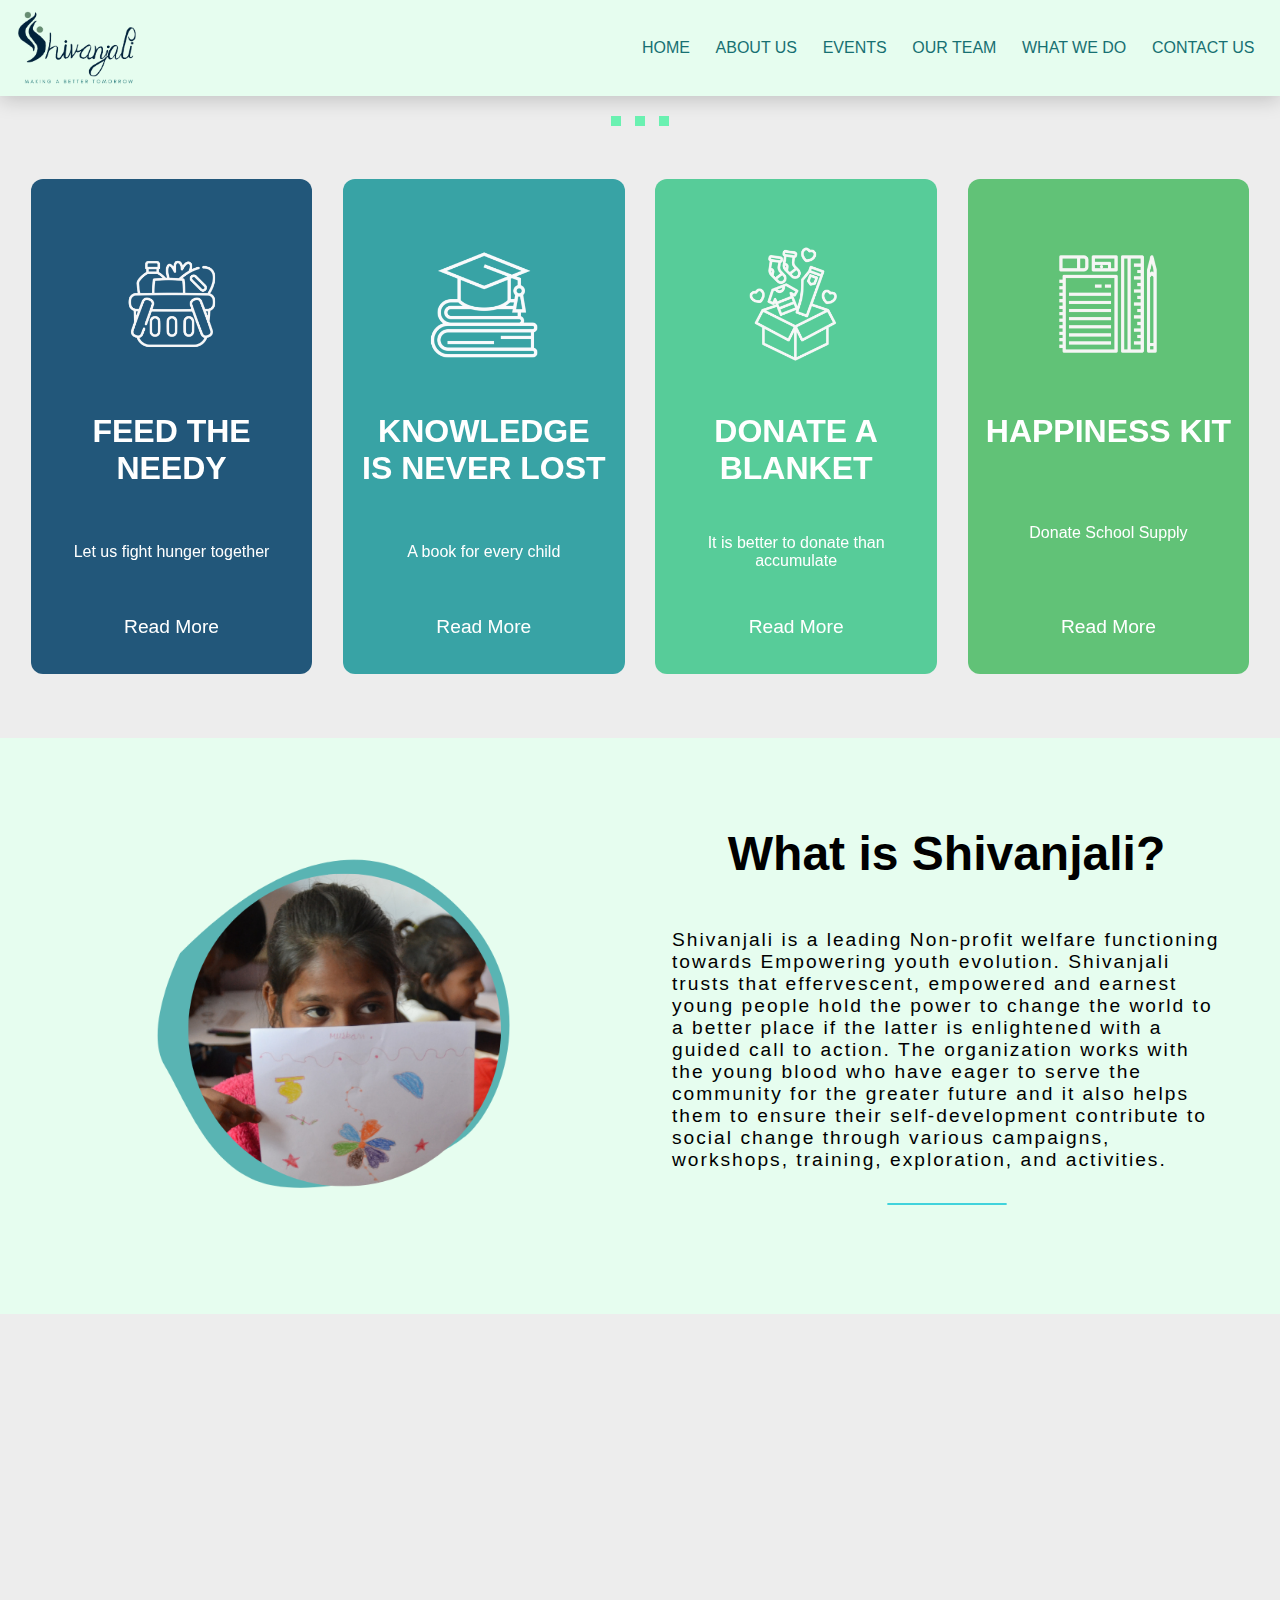
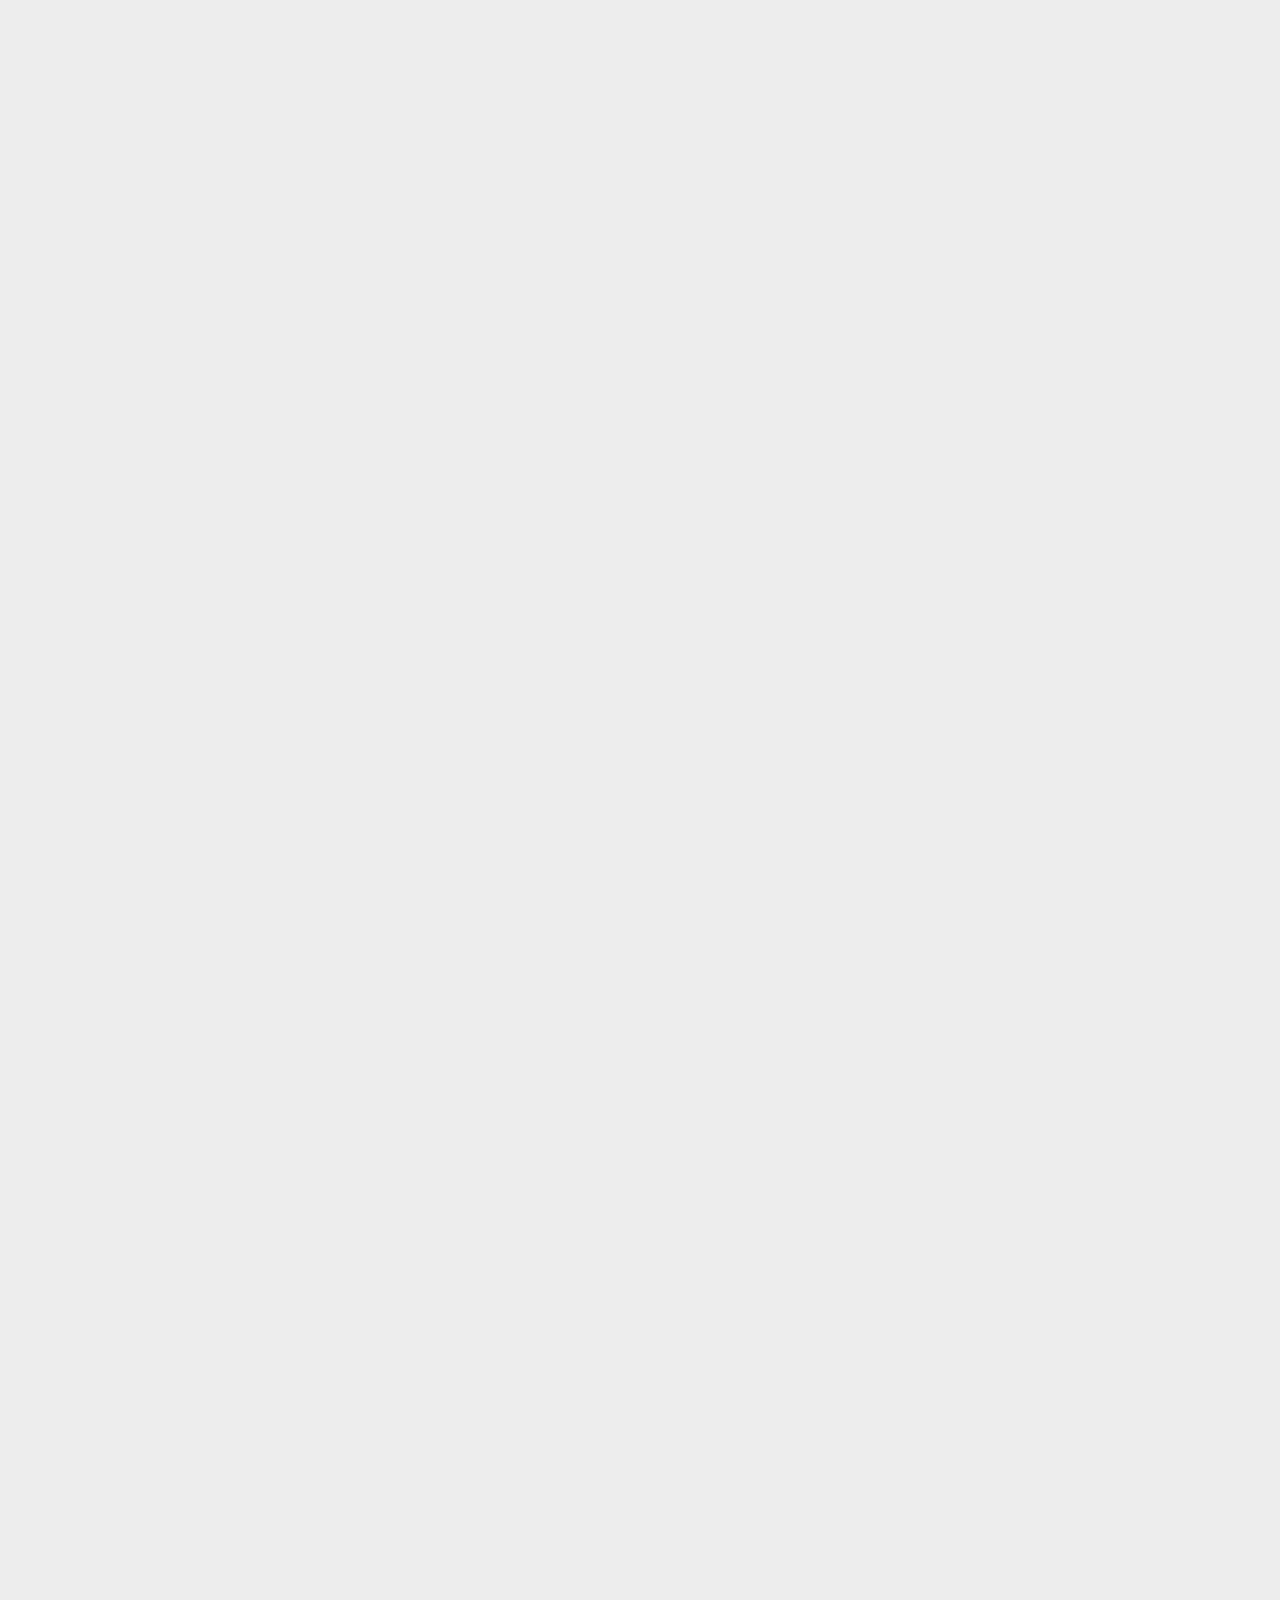
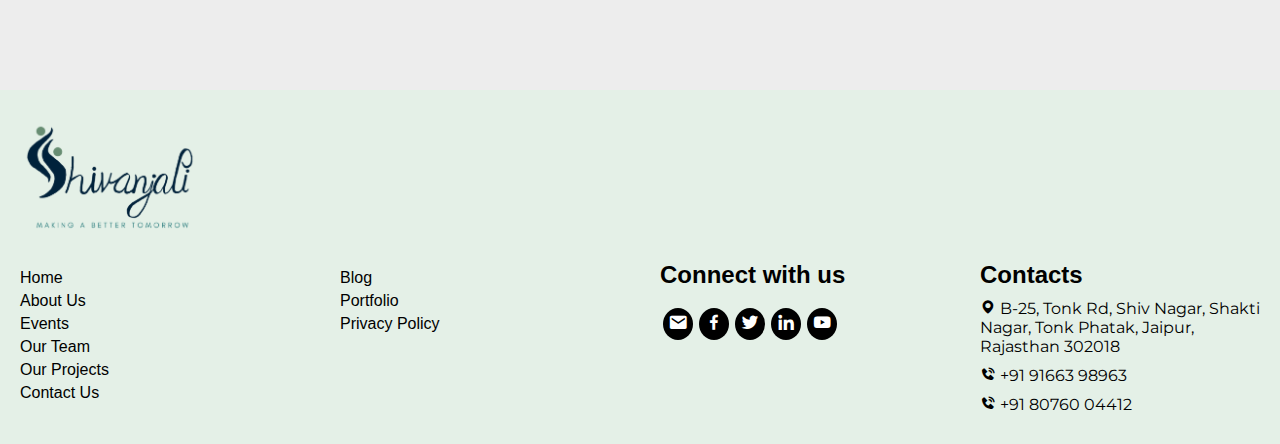
==== commit 432918d3: "adding-modals" ====
--- a/index.html
+++ b/index.html
@@ -27,6 +27,10 @@
       rel="stylesheet"
       href="https://themes.audemedia.com/html/goodgrowth/css/owl.theme.default.min.css"
     />
+
+    <!-- aos -->
+    <link href="https://unpkg.com/aos@2.3.1/dist/aos.css" rel="stylesheet" />
+    <!-- aos -->
 
     <!-- favicon -->
     <link
@@ -120,7 +124,7 @@
     <!-- Slider End  -->
 
     <!-- 4 Cards Start -->
-    <section class="cards">
+    <section class="cards" data-aos="fade-up" data-aos-duration="1500">
       <div class="card">
         <div class="card-image">
           <img src="./images/card img 1.png" alt="Feed the Needy" />
@@ -166,12 +170,12 @@
 
     <!-- About Section Starts -->
     <section class="about-page">
-      <div class="about">
+      <div class="about" data-aos="fade-up" data-aos-duration="2000">
         <div class="about-img">
           <img src="./images/4.png" alt="What is Shivanjali?" />
         </div>
         <div class="about-content">
-          <h1>What is Shivanjali?</h1>
+          <h1 class="headingMain">What is Shivanjali?</h1>
           <p>
             Shivanjali is a leading Non-profit welfare functioning towards
             Empowering youth evolution. Shivanjali trusts that effervescent,
@@ -186,10 +190,10 @@
           <hr />
         </div>
       </div>
-      <div class="about">
+      <div class="about" data-aos="fade-down" data-aos-duration="2000">
         <div class="about-content">
-          <h1>How did we start?</h1>
-          <p style="text-align: right">
+          <h1 class="headingMain rightAlignHeading">How did we start?</h1>
+          <p class="rightAlign">
             In 2019, we started an education project, which was focused on
             distributing food to local schools. The next step in this project
             was the 'Summer Break Programme 2020', which included various
@@ -207,12 +211,12 @@
           <img src="./images/5.png" alt="How did we start?" />
         </div>
       </div>
-      <div class="about">
+      <div class="about" data-aos="fade-up" data-aos-duration="2000">
         <div class="about-img">
           <img src="./images/6.png" alt="When did it began?" />
         </div>
         <div class="about-content">
-          <h1>When did it began?</h1>
+          <h1 class="headingMain">When did it began?</h1>
           <p>
             Shivanjali Society is the group of the youth of India which
             influences the betterment of children who are not able to reach the
@@ -234,7 +238,7 @@
     <!-- About Section Ends -->
 
     <!-- Testimonial Section Starts -->
-    <section class="testimonial">
+    <section class="testimonial" data-aos="fade-down" data-aos-duration="1000">
       <div class="container">
         <h1><q>A word from our Contributors</q></h1>
         <div class="row">
@@ -330,7 +334,7 @@
     <!-- Testimonial Section Ends -->
 
     <!-- Our Impact Section Starts -->
-    <section class="our-impact-section">
+    <section class="our-impact-section" data-aos="fade-up" data-aos-duration="2000">
       <div class="ourimpact-heading-container">
         <div class="ourimpact-heading-child">
           <h1>Our Impact</h1>
@@ -374,17 +378,17 @@
     <!-- Our Impact Section Ends -->
 
     <!-- events-gallery-blog section Starts  -->
-    <section class="events-gallery-blog">
+    <section class="events-gallery-blog" data-aos="fade-down" data-aos-duration="2000">
       <div class="container-egb">
-        <div class="child-egb">
+        <div class="child-egb" onclick="location.href='./events.html'">
           <img src="./images/events-pic.jpg" alt="Events-image" />
           <h2>Events</h2>
         </div>
-        <div class="child-egb">
+        <div class="child-egb" onclick="location.href='./gallery.html'">
           <img src="./images/gallery.jpeg" alt="Gallery-image" />
           <h2>Gallery</h2>
         </div>
-        <div class="child-egb">
+        <div class="child-egb" onclick="location.href='./blog.html'">
           <img src="./images/blog.jpeg" alt="Blogs-image" />
           <h2>Blog</h2>
         </div>
@@ -421,6 +425,7 @@
             </ul>
           </div>
         </div>
+
         <div class="fchild-2">
           <div id="services">
             <ul>
@@ -430,6 +435,7 @@
             </ul>
           </div>
         </div>
+
         <div class="fchild-2">
           <h2>Connect with us</h2>
           <div id="social-media">
@@ -533,6 +539,8 @@
   <link rel="stylesheet" href="./css/commonStyle.css" />
 
   <script src="./js/commonJs.js"></script>
+  <script src="https://unpkg.com/aos@2.3.1/dist/aos.js"></script>
+  <script>AOS.init();</script>
 
   <!------------------------------->
   <!------------------------------->
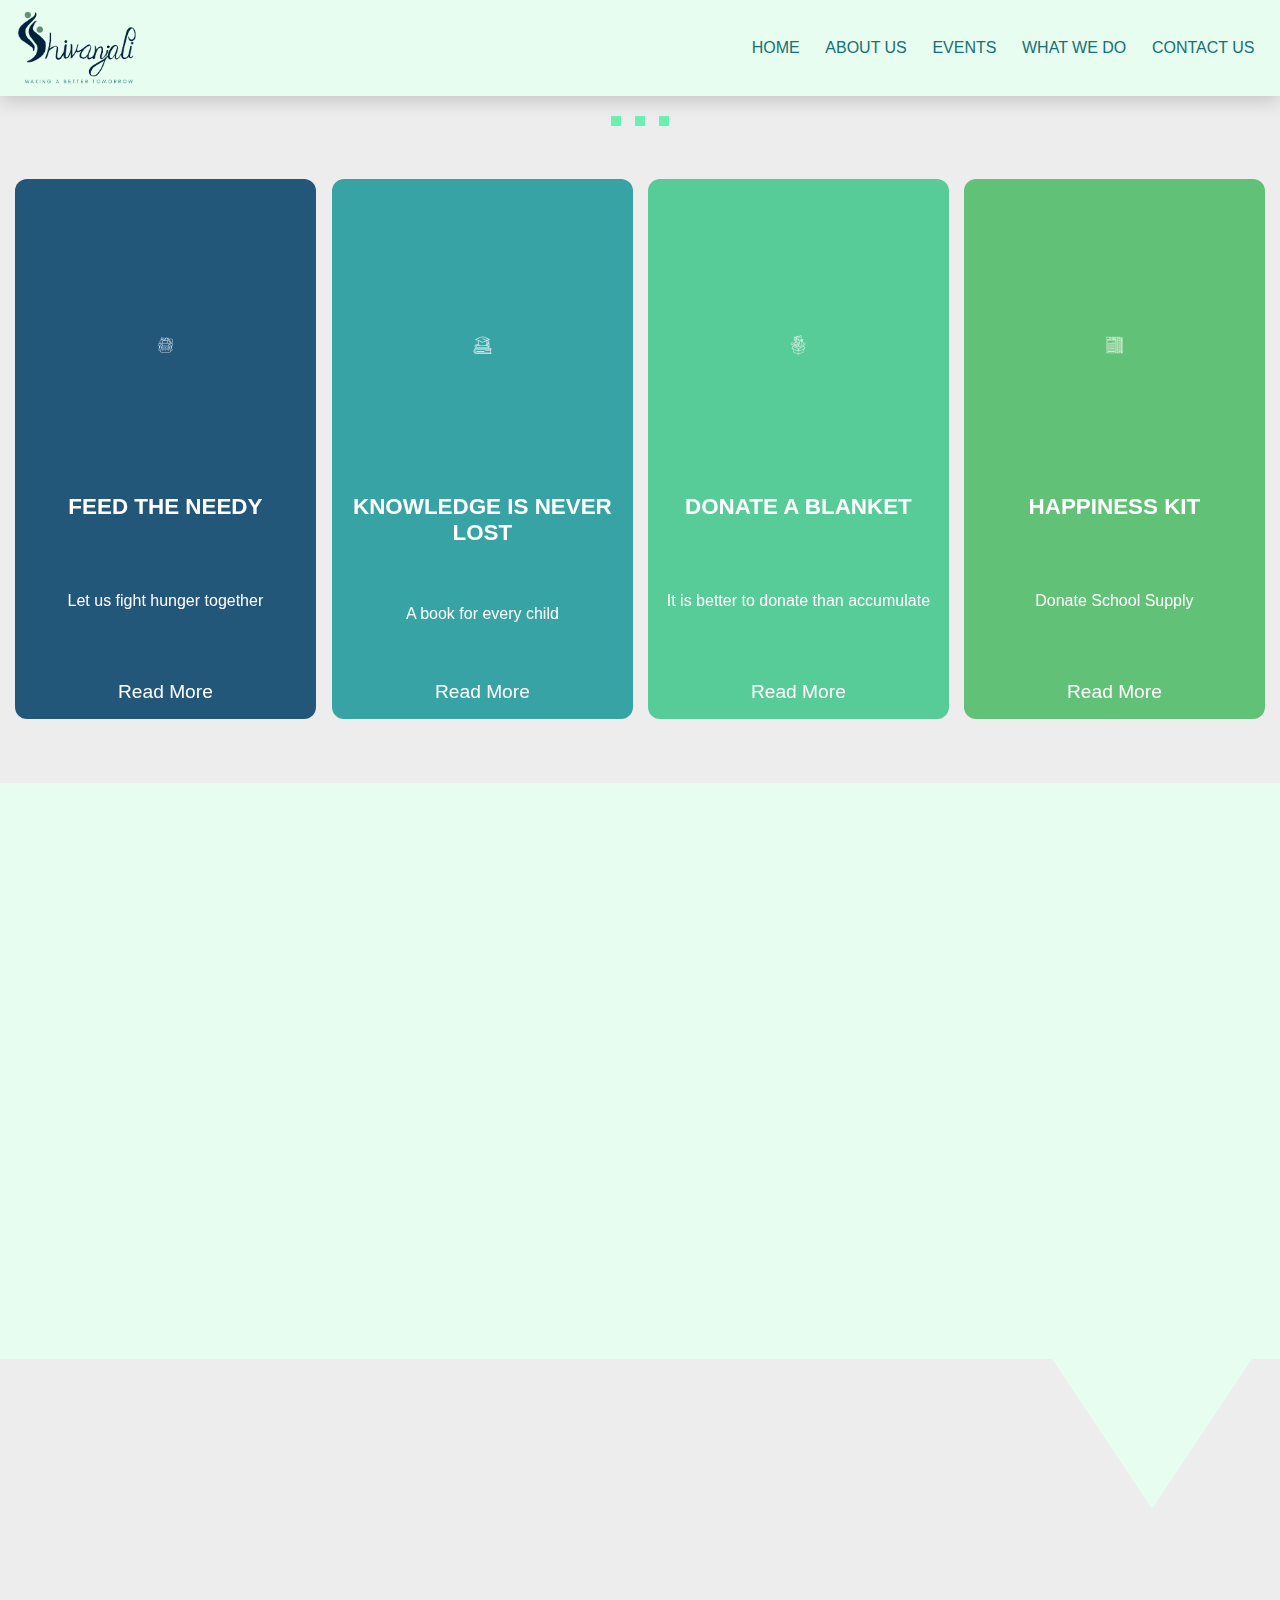
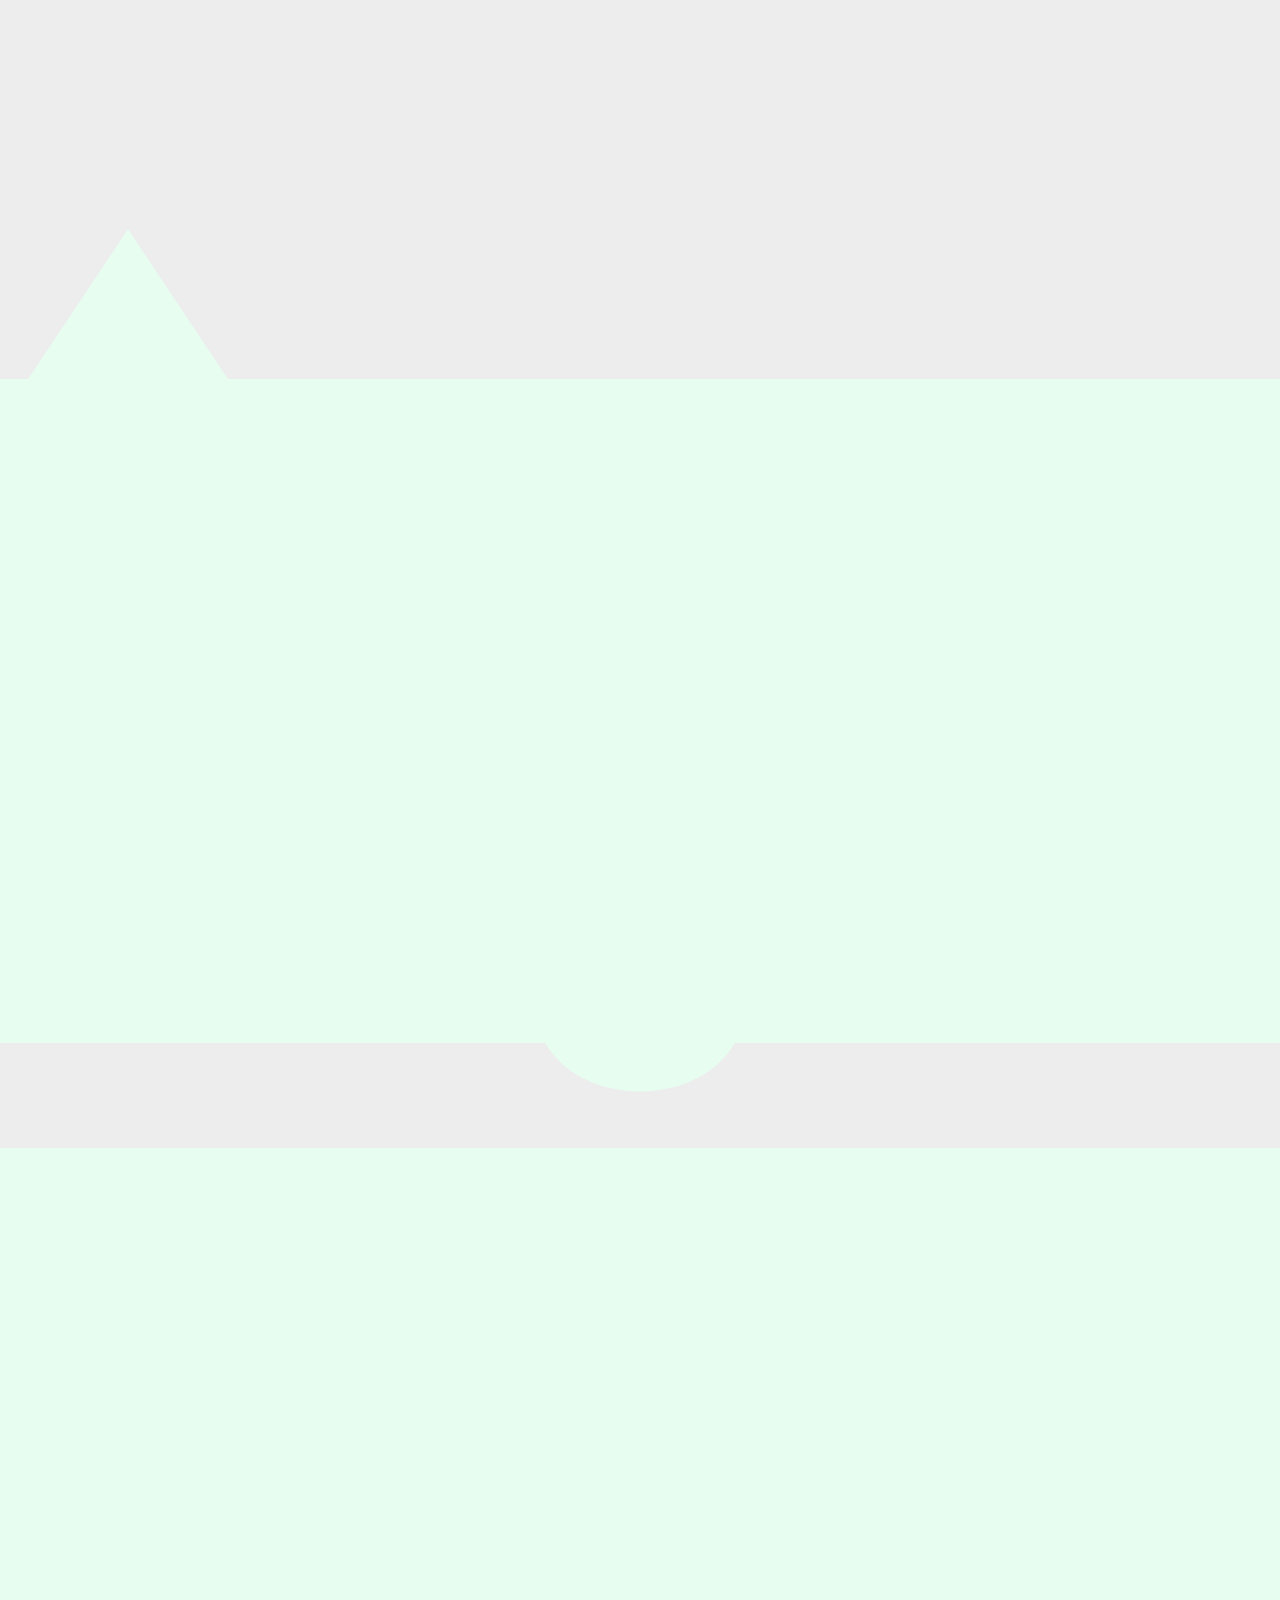
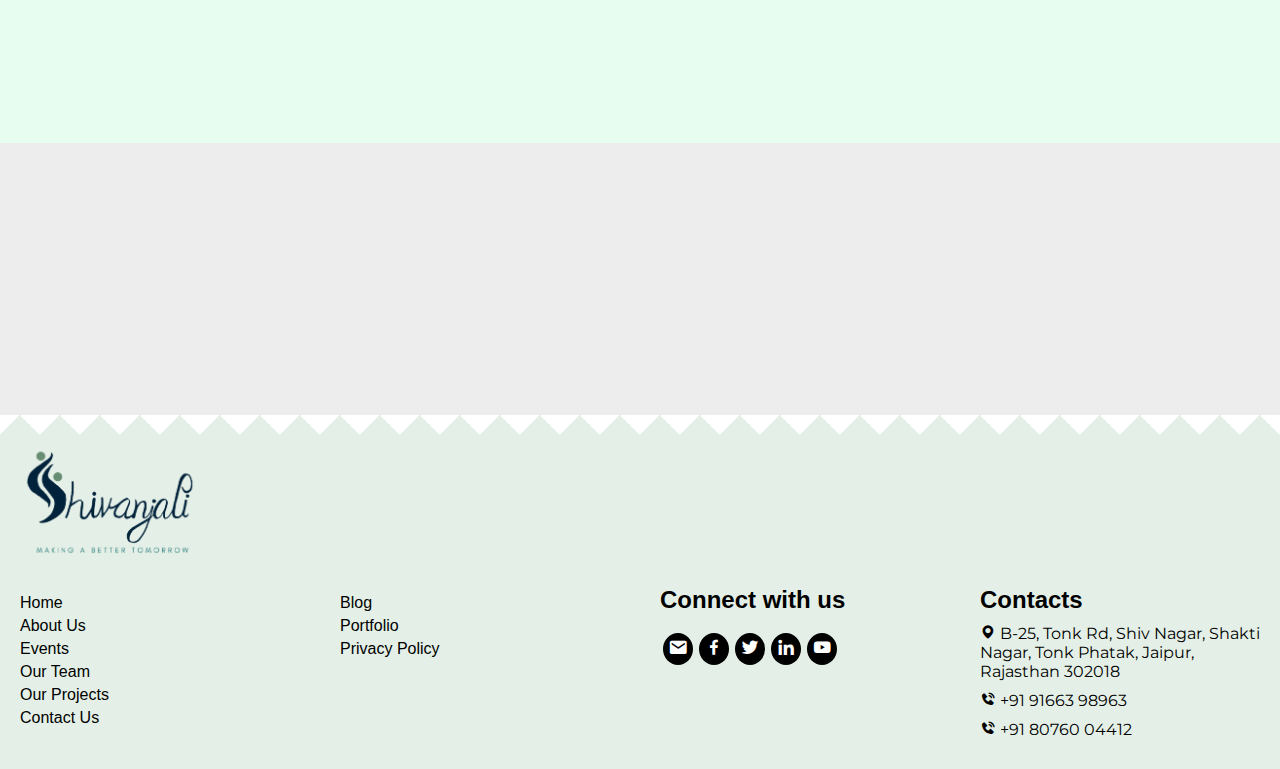
==== commit 102ba614: "aos-changes + section separators" ====
--- a/index.html
+++ b/index.html
@@ -79,7 +79,6 @@
         <li><a href="./">Home</a></li>
         <li><a href="./about.html">About Us</a></li>
         <li><a href="./events.html">Events</a></li>
-        <li><a href="#">Our Team</a></li>
         <li><a href="./work.html">What we do</a></li>
         <li><a href="./contact.html">Contact Us</a></li>
       </ul>
@@ -124,8 +123,8 @@
     <!-- Slider End  -->
 
     <!-- 4 Cards Start -->
-    <section class="cards" data-aos="fade-up" data-aos-duration="1500">
-      <div class="card">
+    <section class="cards" id="section-separator-3">
+      <div class="card" data-aos="flip-right" data-aos-duration="1700">
         <div class="card-image">
           <img src="./images/card img 1.png" alt="Feed the Needy" />
         </div>
@@ -135,7 +134,7 @@
           <a href="#">Read More</a>
         </div>
       </div>
-      <div class="card">
+      <div class="card" data-aos="flip-right" data-aos-duration="2000">
         <div class="card-image">
           <img src="./images/card img 2.png" alt="Knowledge is never lost" />
         </div>
@@ -145,7 +144,7 @@
           <a href="#">Read More</a>
         </div>
       </div>
-      <div class="card">
+      <div class="card" data-aos="flip-right" data-aos-duration="2000">
         <div class="card-image">
           <img src="./images/card img 3.png" alt="Donate a Blanket" />
         </div>
@@ -155,7 +154,7 @@
           <a href="#">Read More</a>
         </div>
       </div>
-      <div class="card">
+      <div class="card" data-aos="flip-right" data-aos-duration="2000">
         <div class="card-image">
           <img src="./images/card img 4.png" alt="Happiness Kit" />
         </div>
@@ -170,11 +169,15 @@
 
     <!-- About Section Starts -->
     <section class="about-page">
-      <div class="about" data-aos="fade-up" data-aos-duration="2000">
-        <div class="about-img">
+      <div class="about" id="section-separator">
+        <div class="about-img" data-aos="fade-right" data-aos-duration="1000">
           <img src="./images/4.png" alt="What is Shivanjali?" />
         </div>
-        <div class="about-content">
+        <div
+          class="about-content"
+          data-aos="fade-left"
+          data-aos-duration="2000"
+        >
           <h1 class="headingMain">What is Shivanjali?</h1>
           <p>
             Shivanjali is a leading Non-profit welfare functioning towards
@@ -190,8 +193,12 @@
           <hr />
         </div>
       </div>
-      <div class="about" data-aos="fade-down" data-aos-duration="2000">
-        <div class="about-content">
+      <div class="about" id="section-separator-1">
+        <div
+          class="about-content"
+          data-aos="fade-left"
+          data-aos-duration="2000"
+        >
           <h1 class="headingMain rightAlignHeading">How did we start?</h1>
           <p class="rightAlign">
             In 2019, we started an education project, which was focused on
@@ -207,15 +214,19 @@
           </p>
           <hr />
         </div>
-        <div class="about-img">
+        <div class="about-img" data-aos="fade-right" data-aos-duration="1000">
           <img src="./images/5.png" alt="How did we start?" />
         </div>
       </div>
-      <div class="about" data-aos="fade-up" data-aos-duration="2000">
-        <div class="about-img">
+      <div class="about" id="section-separator-2">
+        <div class="about-img" data-aos="fade-right" data-aos-duration="1000">
           <img src="./images/6.png" alt="When did it began?" />
         </div>
-        <div class="about-content">
+        <div
+          class="about-content"
+          data-aos="fade-left"
+          data-aos-duration="2000"
+        >
           <h1 class="headingMain">When did it began?</h1>
           <p>
             Shivanjali Society is the group of the youth of India which
@@ -334,15 +345,23 @@
     <!-- Testimonial Section Ends -->
 
     <!-- Our Impact Section Starts -->
-    <section class="our-impact-section" data-aos="fade-up" data-aos-duration="2000">
+    <section class="our-impact-section">
       <div class="ourimpact-heading-container">
-        <div class="ourimpact-heading-child">
+        <div
+          class="ourimpact-heading-child"
+          data-aos="fade-up"
+          data-aos-duration="2000"
+        >
           <h1>Our Impact</h1>
         </div>
       </div>
       <div class="ourimpact-boxes-container">
         <div class="ourimpact-boxes-child">
-          <div class="ourimpact-boxes-child-container">
+          <div
+            class="ourimpact-boxes-child-container"
+            data-aos="fade-up"
+            data-aos-duration="2000"
+          >
             <div class="ourimpact-boxes-child-container-green">
               <p>Number of <br />Volunteers</p>
               <p id="volunteers">105</p>
@@ -352,7 +371,11 @@
               <p id="distributed">997</p>
             </div>
           </div>
-          <div class="ourimpact-boxes-child-container-1">
+          <div
+            class="ourimpact-boxes-child-container-1"
+            data-aos="fade-up"
+            data-aos-duration="2000"
+          >
             <div class="ourimpact-boxes-child-container-1-green">
               <p>Winter Kits <br />Distributed</p>
               <p id="winter-kits">57</p>
@@ -363,7 +386,11 @@
             </div>
           </div>
         </div>
-        <div class="ourimpact-boxes-child">
+        <div
+          class="ourimpact-boxes-child"
+          data-aos="fade-up"
+          data-aos-duration="2000"
+        >
           <iframe
             src="https://www.youtube.com/embed/9yshlg3jHQA"
             title="YouTube video player"
@@ -378,17 +405,32 @@
     <!-- Our Impact Section Ends -->
 
     <!-- events-gallery-blog section Starts  -->
-    <section class="events-gallery-blog" data-aos="fade-down" data-aos-duration="2000">
+    <section class="events-gallery-blog">
       <div class="container-egb">
-        <div class="child-egb" onclick="location.href='./events.html'">
+        <div
+          class="child-egb"
+          onclick="location.href='./events.html'"
+          data-aos="fade-up"
+          data-aos-duration="2000"
+        >
           <img src="./images/events-pic.jpg" alt="Events-image" />
           <h2>Events</h2>
         </div>
-        <div class="child-egb" onclick="location.href='./gallery.html'">
+        <div
+          class="child-egb"
+          onclick="location.href='./gallery.html'"
+          data-aos="fade-down"
+          data-aos-duration="2000"
+        >
           <img src="./images/gallery.jpeg" alt="Gallery-image" />
           <h2>Gallery</h2>
         </div>
-        <div class="child-egb" onclick="location.href='./blog.html'">
+        <div
+          class="child-egb"
+          onclick="location.href='./blog.html'"
+          data-aos="fade-up"
+          data-aos-duration="2000"
+        >
           <img src="./images/blog.jpeg" alt="Blogs-image" />
           <h2>Blog</h2>
         </div>
@@ -540,7 +582,9 @@
 
   <script src="./js/commonJs.js"></script>
   <script src="https://unpkg.com/aos@2.3.1/dist/aos.js"></script>
-  <script>AOS.init();</script>
+  <script>
+    AOS.init();
+  </script>
 
   <!------------------------------->
   <!------------------------------->
--- a/css/index.css
+++ b/css/index.css
@@ -48,21 +48,13 @@
   transform: scale(2);
 }
 
-@media (max-width: 576px) {
-  #slider {
-    width: 100%;
-  }
-
-  #dots-con {
-    display: none;
-  }
-}
 /*-- Slider Ends --*/
 
 /*-- 4 Cards Starts --*/
 .cards {
   display: flex;
   justify-content: space-evenly;
+  flex-wrap: nowrap;
   align-items: center;
   height: auto;
   padding: 1.8rem 0 4rem 0;
@@ -74,30 +66,33 @@
   justify-content: space-evenly;
   align-items: center;
   background-color: #40d3dc;
-  height: 55vh;
-  width: 22vw;
+  height: 60vh;
+  width: 23.5%;
   padding: 16px;
   color: #fff;
   text-align: center;
   border-radius: 12px;
+  transition: 0.5s ease-in-out;
 }
 
 .card:hover {
   transform: scale(1.05);
-  transition: ease-in-out 0.5s;
 }
 
 .card-image {
-  width: 20vw;
-  height: 20vh;
-  display: flex;
-  align-items: center;
+  width: 100%;
+  height: 50%;
+  display: flex;
+  align-items: center;
+  justify-content: center;
   overflow: hidden;
+  margin: 2rem;
+  /* padding: 2rem; */
 }
 
 .card-image img {
-  width: 100%;
-  transform: scale(2.5);
+  width: 40%;
+  margin: 2rem;
 }
 
 .card-content {
@@ -105,6 +100,10 @@
   display: flex;
   flex-direction: column;
   justify-content: space-between;
+}
+
+.card-content h1 {
+  font-size: 1.4rem;
 }
 
 .card-content h4 {
@@ -140,6 +139,7 @@
 .card:nth-child(4) {
   background-color: #61c277;
 }
+
 /*-- 4 Cards Ends --*/
 
 /*-- About Section Starts --*/
@@ -158,8 +158,28 @@
 }
 
 .about:nth-child(2) {
-  background-color: #dbdbdbe5;
-}
+  background-color: transparent;
+}
+
+.headingMain {
+  text-decoration: none;
+  color: #000000;
+  transition: all 0.5s ease-in-out;
+}
+
+.about:hover .headingMain {
+  color: #0099ff;
+  text-decoration: underline wavy 5px;
+  transform: scale(0.9) translate(0px, -32px) skew(16deg, 0deg);
+}
+
+.about:hover .rightAlignHeading {
+  transform: scale(0.9) translate(0px, -32px) skew(-16deg, 0deg);
+}
+
+/* .about:hover .rightAlign {
+  transform: scale(1) translate(0px, 0px) skew(16deg, 0deg);
+} */
 
 .about-img {
   width: 50%;
@@ -178,6 +198,55 @@
   flex-direction: column;
   align-items: center;
   padding: 2rem;
+}
+
+#section-separator {
+  position: relative;
+}
+
+#section-separator::before {
+  content: '';
+  position: absolute;
+  bottom: 0;
+  width: 0;
+  height: 0;
+  border-style: solid;
+  border-width: 150px 100px 0 100px;
+  border-color: #e6fdef transparent transparent transparent;
+  left: 90%;
+  transform: translateX(-50%) translateY(100%);
+}
+#section-separator-1{
+  position: relative;
+}
+#section-separator-1::before{
+  content: '';
+  position: absolute;
+  bottom: 0;
+  width: 0;
+  height: 0;
+  border-style: solid;
+  border-width: 0 100px 150px 100px;
+  border-color: transparent transparent #e6fdef transparent;
+  left: 10%;
+  transform: translateX(-50%);  
+}
+
+#section-separator-2 {
+  position: relative;
+}
+
+#section-separator-2::before {
+  position: absolute;
+  content: '';
+  left: 50%;
+  z-index: 10;
+  width: 207px;
+  height: 162px;
+  border-radius: 50%;
+  background: inherit;
+  transform: translateX(-50%) translateY(30%);
+  bottom: 0px;
 }
 
 .about-content h1 {
@@ -189,6 +258,10 @@
   font-size: 1.2em;
   letter-spacing: 2px;
   text-align: left;
+}
+
+.about-content .rightAlign {
+  text-align: right;
 }
 
 .about-content hr {
@@ -199,6 +272,7 @@
   border: 1px solid #40d3dc;
   margin: 2rem 0;
 }
+
 /*-- About Section Ends --*/
 
 /*-- testimonial-section starts --*/
@@ -213,7 +287,8 @@
 .container h1 {
   font-size: 2.5rem;
   text-align: center;
-  padding:20px 0 0 0;
+  padding: 20px 0 0 0;
+  margin: 40px 0 0 0;
 }
 
 .shadow-effect {
@@ -256,7 +331,7 @@
 
 #customers-testimonials .item {
   text-align: center;
-  padding:50px;
+  padding: 50px;
   opacity: 0.2;
   transform: scale3d(0.8, 0.8, 1);
   transition: all 0.3s ease-in-out;
@@ -300,13 +375,14 @@
   transition: all 250ms ease-out 0s;
   width: 20px;
 }
+
 /*-- testimonial-section ends --*/
 
 /*-- our impact section starts --*/
 .our-impact-section {
   height: auto;
   background: #e6fdef;
-  padding:3rem;
+  padding: 7rem 3rem 7rem 3rem;
 }
 
 .ourimpact-heading-container {
@@ -318,7 +394,7 @@
 .ourimpact-heading-child h1 {
   font-size: 3rem;
   padding: 0 0 2rem 0;
-  font-family:sans-serif ;
+  font-family: sans-serif;
 }
 
 .ourimpact-boxes-container {
@@ -332,9 +408,9 @@
   width: 450px;
 }
 
-.ourimpact-boxes-child iframe { 
-  width: 100%;
-  height:280px;
+.ourimpact-boxes-child iframe {
+  width: 100%;
+  height: 280px;
 }
 
 .ourimpact-boxes-child-container {
@@ -377,12 +453,31 @@
   font-weight: 400;
   padding: 5px 0 0 0;
 }
+
 /*-- our impact section ends --*/
 
 /*-- events-gallery-blog section starts --*/
 .events-gallery-blog {
   height: auto;
-  padding: 2rem 0 3rem 0;
+  padding: 6rem 0 6rem 0;
+  position: relative;
+}
+
+.events-gallery-blog::after {
+  content: "";
+  position: absolute;
+  right: 0;
+  left: -50%;
+  top: 100%;
+  z-index: 10;
+  display: block;
+  height: 40px;
+  background-size: 40px 100%;
+  background-image: linear-gradient(135deg,
+      #ffffff 25%,
+      transparent 25%),
+    linear-gradient(225deg, #ffffff 25%, transparent 25%);
+  background-position: 0 0;
 }
 
 .container-egb {
@@ -442,71 +537,111 @@
   background: #e6fdef00;
   border-color: #ffffff4f;
 }
+
 /*-- events-gallery-blog section ends --*/
 
 /* /////////// making it responsive ///////////  */
 
+@media screen and (max-width: 1199px) {
+  .about-content h1 {
+    font-size: 2.5rem;
+  }
+
+  .about-img img {
+    width: 90%;
+  }
+}
+
 @media (max-width: 1000px) {
+  .cards {
+    height: auto;
+    flex-wrap: wrap;
+  }
+
+  .card:hover {
+    transform: scale(1);
+  }
+
+  .card {
+    height: 60vh;
+    width: auto;
+  }
+
   .card-image {
-    width: 70vw;
+    height: auto;
   }
 
   .card-content {
     margin-right: 0;
   }
 
-  .cards {
-    flex-direction: column;
-    height: 180vh;
+  .about-content h1 {
+    font-size: 2rem;
+  }
+
+  .about-img img {
+    width: 100%;
+  }
+
+  .ourimpact-boxes-child iframe {
+    margin: 70px 0 0 0;
+  }
+
+  .about:hover .headingMain,
+  .about:hover .rightAlignHeading {
+    transform: none;
+  }
+}
+
+@media screen and (max-width: 800px) {
+  .slider-section {
+    padding: 50px 0 0 0;
+  }
+
+  #slider {
+    margin: 48px 0 0 0;
+  }
+
+  .ourimpact-boxes-child iframe {
+    margin: 40px 0 0 0;
+  }
+
+  #customers-testimonials .item {
+    padding: 20px 10px 20px 10px;
   }
 
   .card {
-    height: 40vh;
-    width: 80vw;
-  }
-}
-
-@media screen and (max-width:800px){
-  .slider-section{
+    margin: 0 0 30px 0;
+  }
+
+  #section-separator-2::before,
+  #section-separator-1::before,
+  #section-separator::before {
+    display: none;
+  }
+}
+
+@media (max-width: 576px) {
+  #slider {
+    width: 100%;
+  }
+
+  #dots-con {
+    display: none;
+  }
+}
+
+@media (max-width: 500px) {
+  .slider-section {
     padding: 50px 0 0 0;
   }
-#slider{
-  margin:48px 0 0 0;
-}
-.ourimpact-boxes-child iframe{
-  margin:40px 0 0 0;
-}
-#customers-testimonials .item{
-  padding:20px 10px 20px 10px;
-}
-
-}
-
-@media (max-width: 500px) {
-  .slider-section{
-    padding: 50px 0 0 0;
-  }
-#slider{
-  margin:48px 0 0 0;
-}
-  .card-image img {
-    transform: scale(1.8);
-  }
-
-  .card-content h1 {
-    font-size: 1.3em;
-  }
-
-  .card-content h2 {
-    font-size: 1em;
-  }
-
-  .card-content a {
-    font-size: 1em;
-  }
-
-  .card-content {
-    margin-right: 0;
+
+  #slider {
+    margin: 48px 0 0 0;
+  }
+
+  .card {
+    width: 90%;
   }
 
   .about {
@@ -515,13 +650,18 @@
   }
 
   .about-img {
-    width: 100%;
+    width: 90%;
+    margin: 8% 0 0 5%;
   }
 
   .about-content {
     width: 100%;
   }
 
+  .about-content .rightAlign {
+    text-align: center;
+  }
+
   .about:nth-child(2) {
     flex-direction: column-reverse;
   }
@@ -531,9 +671,9 @@
   }
 
   .about-content p {
-    font-size: 1em;
+    font-size: 1.1em;
     letter-spacing: 0.5px;
-    padding: 10px;
+    /* padding: 10px; */
     text-align: center;
   }
 
@@ -541,43 +681,74 @@
     display: flex;
     justify-content: center;
   }
-  .container h1{
+
+  .container h1 {
     font-size: 1.5rem;
-  }
-  #customers-testimonials .item{
-    padding:40px 10px 40px 10px;
-  }
-  .our-impact-section{
-    padding:40px 20px 40px 20px;
-  } 
-  .ourimpact-heading-container{
-    justify-content:center;
-  }
-  .ourimpact-heading-child h1{
-    font-size:1.7rem;
-  }
-  .ourimpact-boxes-child iframe{
-    margin:40px 0 0 0;
-  }
-  .ourimpact-boxes-child-container-1{
-    margin:0;
-  }
-  
+    margin: 0;
+  }
+
+  #customers-testimonials .item {
+    padding: 40px 10px 40px 10px;
+  }
+
+  .our-impact-section {
+    padding: 40px 20px 40px 20px;
+  }
+
+  .ourimpact-heading-container {
+    justify-content: center;
+  }
+
+  .ourimpact-heading-child h1 {
+    font-size: 1.7rem;
+  }
+
+  .ourimpact-boxes-child iframe {
+    margin: 40px 0 0 0;
+  }
+
+  .ourimpact-boxes-child-container-1 {
+    margin: 0;
+  }
+
   .ourimpact-boxes-child-container-green,
-  .ourimpact-boxes-child-container-1-green{
-    margin:10px 0 10px 0;
-    width:250px;
+  .ourimpact-boxes-child-container-1-green {
+    margin: 10px 0 10px 0;
+    width: 250px;
     text-align: center;
-    padding:40px 20px 40px 20px;
-    border-radius:10px;
-  }
-.ourimpact-boxes-child-container-green p,
-.ourimpact-boxes-child-container-1-green p{
-  font-size:16px;
-}
-
-.child-egb h2{
-  font-size:1rem;
-  border-radius:10px;
+    padding: 40px 20px 40px 20px;
+    border-radius: 10px;
+  }
+
+  .ourimpact-boxes-child-container-green p,
+  .ourimpact-boxes-child-container-1-green p {
+    font-size: 16px;
+  }
+
+  .events-gallery-blog {
+    padding: 2rem 0 2rem 0;
+  }
+
+  .child-egb {
+    width: 320px;
+    margin: 40px 0 0 0;
+  }
+
+  .child-egb h2 {
+    font-size: 1rem;
+    border-radius: 10px;
+    padding: 1rem 2rem;
+  }
+
+  #section-separator-2::before,
+  #section-separator-1::before,
+  #section-separator::before {
+    display: none;
+  }
+}
+
+@media screen and (max-width: 400px) {
+  .about:hover .headingMain {
+    text-decoration: underline wavy 1.5px;
   }
 }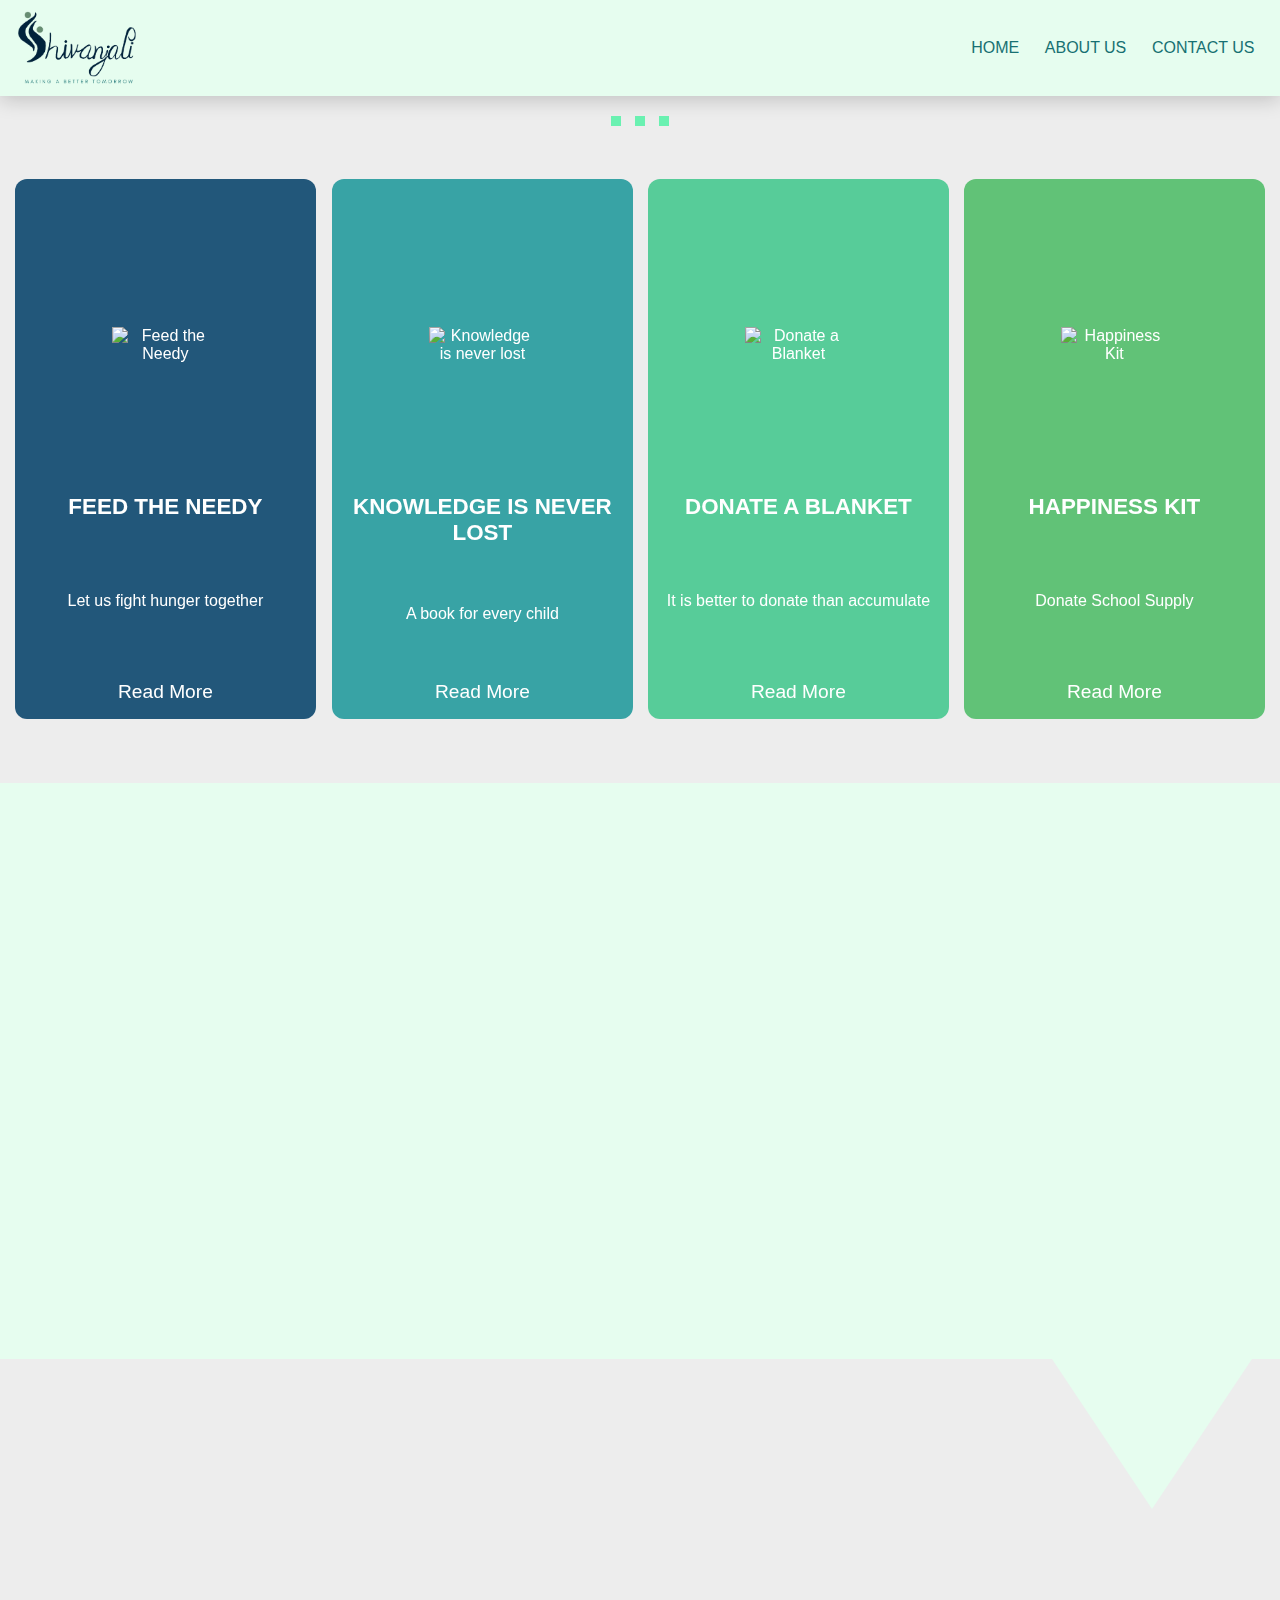
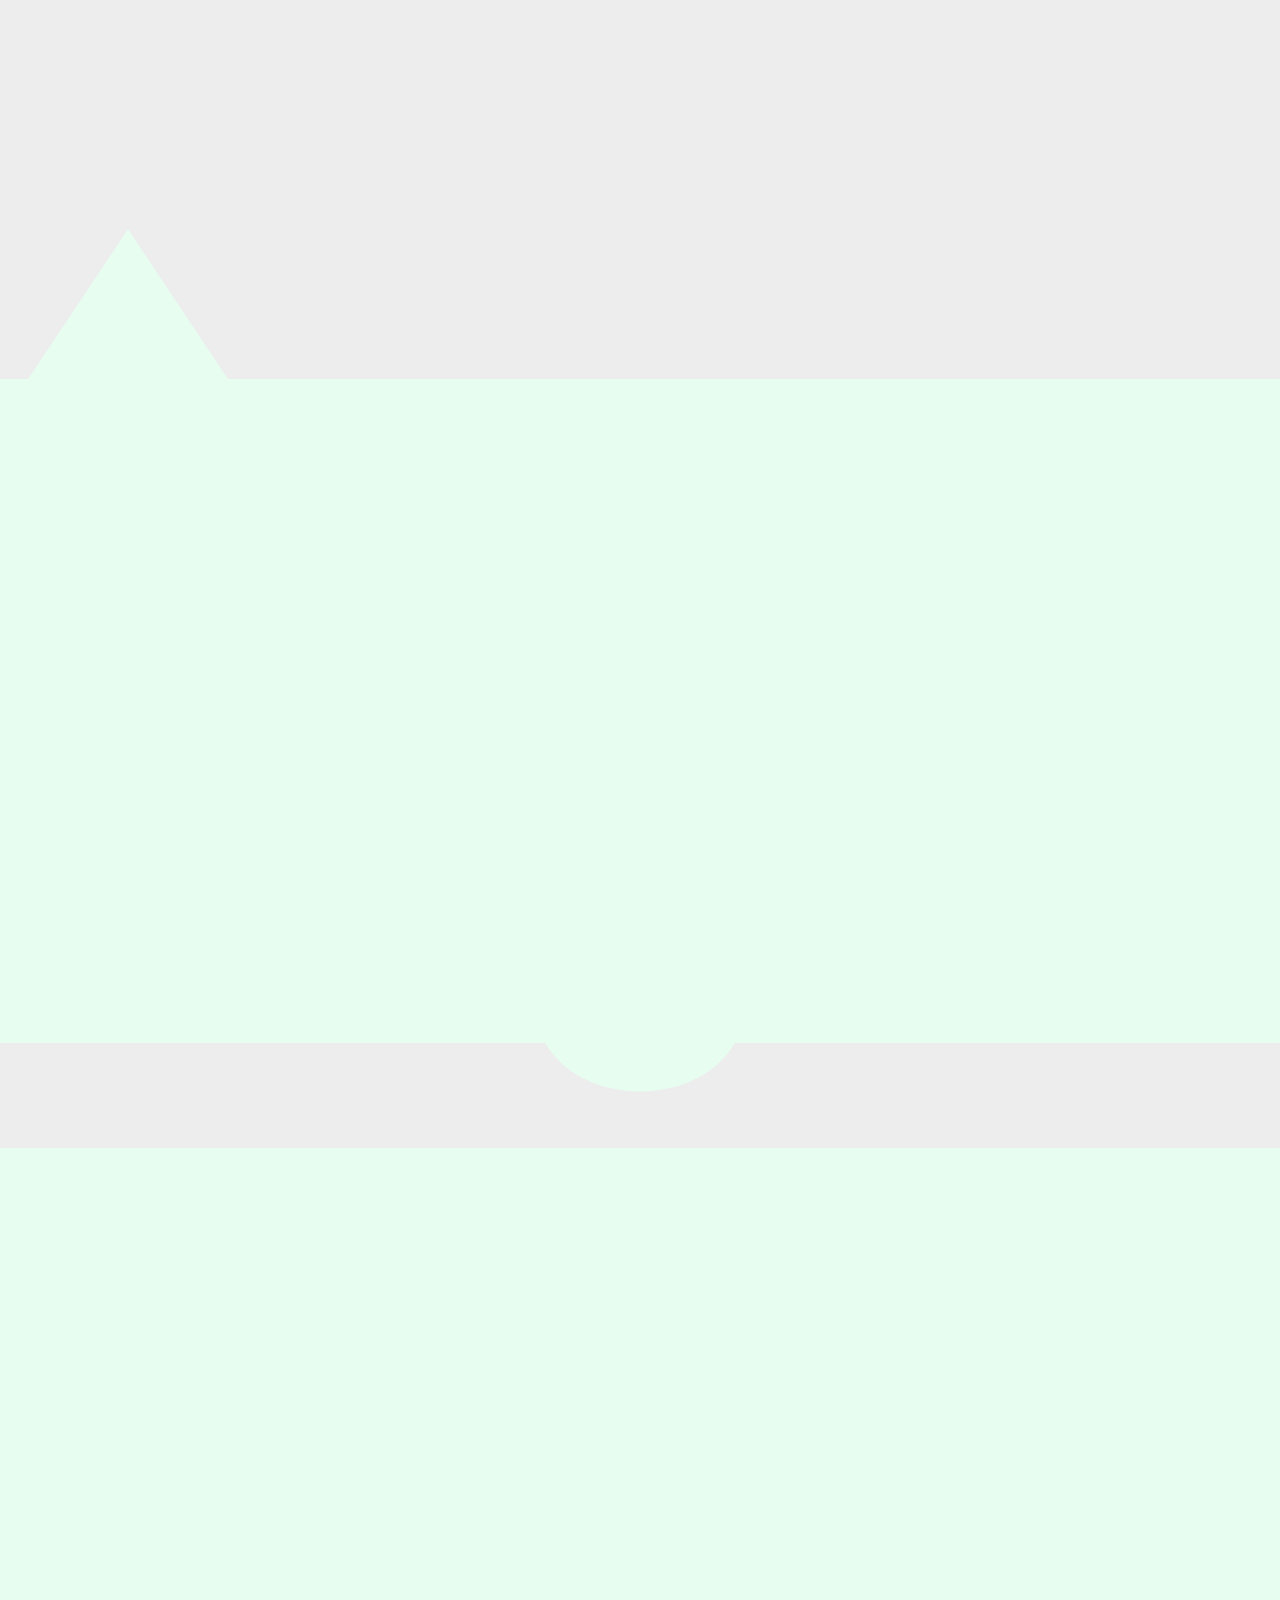
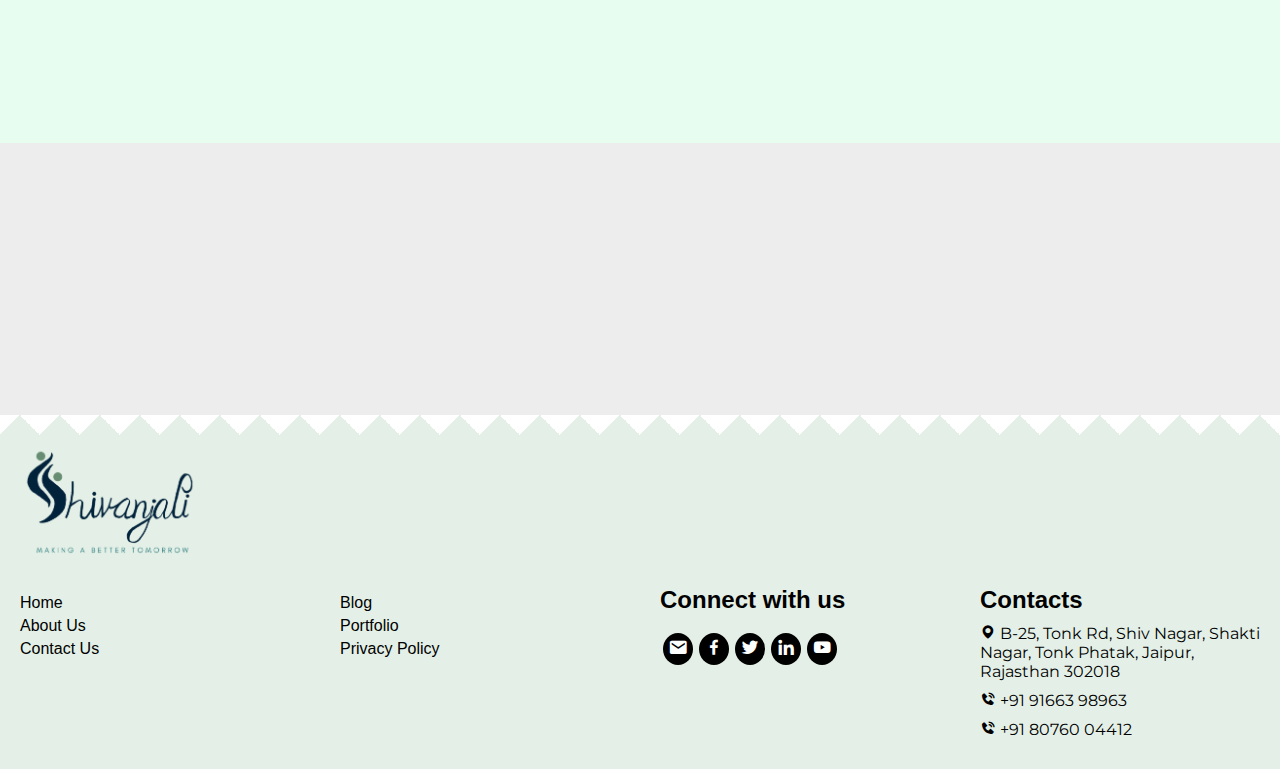
==== commit def69f81: "ready for going live" ====
--- a/index.html
+++ b/index.html
@@ -6,8 +6,6 @@
     <meta name="viewport" content="width=device-width, initial-scale=1.0" />
 
     <title>SHIVANJALI SOCIETY ~ A Non - Governmental Organization</title>
-
-    <!-- Font Awesome Link -->
     <link
       href="https://unpkg.com/boxicons@2.1.1/css/boxicons.min.css"
       rel="stylesheet"
@@ -27,12 +25,7 @@
       rel="stylesheet"
       href="https://themes.audemedia.com/html/goodgrowth/css/owl.theme.default.min.css"
     />
-
-    <!-- aos -->
     <link href="https://unpkg.com/aos@2.3.1/dist/aos.css" rel="stylesheet" />
-    <!-- aos -->
-
-    <!-- favicon -->
     <link
       rel="apple-touch-icon"
       sizes="180x180"
@@ -58,14 +51,6 @@
     <link rel="stylesheet" href="./css/index.css" />
   </head>
   <body>
-    <!--???---------------------------------???-->
-    <!--???---------------------------------???-->
-    <!--!!!!   DO NOT ADD ANYTHING BELOW   !!!!-->
-    <!--!!!!   THIS COMMENT.... THIS CAN   !!!!-->
-    <!--!!!!   BE DANGEROUS FOR THE CODE.  !!!!-->
-    <!--???---------------------------------???-->
-    <!--???---------------------------------???-->
-
     <nav class="main_header">
       <div class="logo">
         <img src="./images/Shivanjali_Logo.png" alt="Shivanjali NGO Logo" />
@@ -78,40 +63,32 @@
       <ul class="nav-links">
         <li><a href="./">Home</a></li>
         <li><a href="./about.html">About Us</a></li>
-        <li><a href="./events.html">Events</a></li>
-        <li><a href="./work.html">What we do</a></li>
+        <!-- <li><a href="./events.html">Events</a></li>
+        <li><a href="./work.html">What we do</a></li> -->
         <li><a href="./contact.html">Contact Us</a></li>
       </ul>
     </nav>
-
-    <!--???---------------------------------???-->
-    <!--???---------------------------------???-->
-    <!--!!!!   DO NOT ADD ANYTHING ABOVE   !!!!-->
-    <!--!!!!   THIS COMMENT.... THIS CAN   !!!!-->
-    <!--!!!!   BE DANGEROUS FOR THE CODE.  !!!!-->
-    <!--???---------------------------------???-->
-    <!--???---------------------------------???-->
-
-    <!--???--------------------------------???-->
-    <!--???--------------------------------???-->
-    <!--!!!!   ADD YOUR CODE BELOW THIS   !!!!-->
-    <!--!!!!        COMMENT ONLY.         !!!!-->
-    <!--???--------------------------------???-->
-    <!--???--------------------------------???-->
-
-    <!-- Slider Start -->
     <section class="slider-section">
       <div id="slider">
         <div class="slide">
-          <img src="./images/1.png" alt="Shiksha Kit ~ Shivanjali" />
+          <img
+            src="./images/index-pg/slider-img-1.png"
+            alt="Shiksha Kit ~ Shivanjali"
+          />
         </div>
 
         <div class="slide">
-          <img src="./images/2.png" alt="Food Drive ~ Shivanjali" />
+          <img
+            src="./images/index-pg/slider-img-2.png"
+            alt="Food Drive ~ Shivanjali"
+          />
         </div>
 
         <div class="slide">
-          <img src="./images/3.png" alt="Clothes Drive ~ Shivanjali" />
+          <img
+            src="./images/index-pg/slider-img-3.png"
+            alt="Clothes Drive ~ Shivanjali"
+          />
         </div>
       </div>
       <div id="dots-con">
@@ -120,13 +97,10 @@
         <span class="dot"></span>
       </div>
     </section>
-    <!-- Slider End  -->
-
-    <!-- 4 Cards Start -->
     <section class="cards" id="section-separator-3">
       <div class="card" data-aos="flip-right" data-aos-duration="1700">
         <div class="card-image">
-          <img src="./images/card img 1.png" alt="Feed the Needy" />
+          <img src="./images/index-pg/feed-img.png" alt="Feed the Needy" />
         </div>
         <div class="card-content">
           <h1>FEED THE NEEDY</h1>
@@ -136,7 +110,10 @@
       </div>
       <div class="card" data-aos="flip-right" data-aos-duration="2000">
         <div class="card-image">
-          <img src="./images/card img 2.png" alt="Knowledge is never lost" />
+          <img
+            src="./images/index-pg/knowledge-img.png"
+            alt="Knowledge is never lost"
+          />
         </div>
         <div class="card-content">
           <h1>KNOWLEDGE IS NEVER LOST</h1>
@@ -146,7 +123,7 @@
       </div>
       <div class="card" data-aos="flip-right" data-aos-duration="2000">
         <div class="card-image">
-          <img src="./images/card img 3.png" alt="Donate a Blanket" />
+          <img src="./images/index-pg/donate-img.png" alt="Donate a Blanket" />
         </div>
         <div class="card-content">
           <h1>DONATE A BLANKET</h1>
@@ -156,7 +133,10 @@
       </div>
       <div class="card" data-aos="flip-right" data-aos-duration="2000">
         <div class="card-image">
-          <img src="./images/card img 4.png" alt="Happiness Kit" />
+          <img
+            src="./images/index-pg/happinesskit-img.png"
+            alt="Happiness Kit"
+          />
         </div>
         <div class="card-content">
           <h1>HAPPINESS KIT</h1>
@@ -165,17 +145,17 @@
         </div>
       </div>
     </section>
-    <!-- 4 Cards End -->
-
-    <!-- About Section Starts -->
     <section class="about-page">
       <div class="about" id="section-separator">
-        <div class="about-img" data-aos="fade-right" data-aos-duration="1000">
-          <img src="./images/4.png" alt="What is Shivanjali?" />
+        <div class="about-img" data-aos="flip-down" data-aos-duration="2000">
+          <img
+            src="./images/index-pg/whatIsShivanjali-img.png"
+            alt="What is Shivanjali?"
+          />
         </div>
         <div
           class="about-content"
-          data-aos="fade-left"
+          data-aos="fade-down"
           data-aos-duration="2000"
         >
           <h1 class="headingMain">What is Shivanjali?</h1>
@@ -196,7 +176,7 @@
       <div class="about" id="section-separator-1">
         <div
           class="about-content"
-          data-aos="fade-left"
+          data-aos="fade-down"
           data-aos-duration="2000"
         >
           <h1 class="headingMain rightAlignHeading">How did we start?</h1>
@@ -214,17 +194,23 @@
           </p>
           <hr />
         </div>
-        <div class="about-img" data-aos="fade-right" data-aos-duration="1000">
-          <img src="./images/5.png" alt="How did we start?" />
+        <div class="about-img" data-aos="flip-down" data-aos-duration="2000">
+          <img
+            src="./images/index-pg/howDidWeStart-img.png"
+            alt="How did we start?"
+          />
         </div>
       </div>
       <div class="about" id="section-separator-2">
-        <div class="about-img" data-aos="fade-right" data-aos-duration="1000">
-          <img src="./images/6.png" alt="When did it began?" />
+        <div class="about-img" data-aos="flip-down" data-aos-duration="2000">
+          <img
+            src="./images/index-pg/whenDidItBegan-img.png"
+            alt="When did it began?"
+          />
         </div>
         <div
           class="about-content"
-          data-aos="fade-left"
+          data-aos="fade-down"
           data-aos-duration="2000"
         >
           <h1 class="headingMain">When did it began?</h1>
@@ -246,9 +232,6 @@
         </div>
       </div>
     </section>
-    <!-- About Section Ends -->
-
-    <!-- Testimonial Section Starts -->
     <section class="testimonial" data-aos="fade-down" data-aos-duration="1000">
       <div class="container">
         <h1><q>A word from our Contributors</q></h1>
@@ -342,9 +325,6 @@
         </div>
       </div>
     </section>
-    <!-- Testimonial Section Ends -->
-
-    <!-- Our Impact Section Starts -->
     <section class="our-impact-section">
       <div class="ourimpact-heading-container">
         <div
@@ -356,12 +336,12 @@
         </div>
       </div>
       <div class="ourimpact-boxes-container">
-        <div class="ourimpact-boxes-child">
-          <div
-            class="ourimpact-boxes-child-container"
-            data-aos="fade-up"
-            data-aos-duration="2000"
-          >
+        <div
+          class="ourimpact-boxes-child"
+          data-aos="fade-up"
+          data-aos-duration="2000"
+        >
+          <div class="ourimpact-boxes-child-container">
             <div class="ourimpact-boxes-child-container-green">
               <p>Number of <br />Volunteers</p>
               <p id="volunteers">105</p>
@@ -371,11 +351,7 @@
               <p id="distributed">997</p>
             </div>
           </div>
-          <div
-            class="ourimpact-boxes-child-container-1"
-            data-aos="fade-up"
-            data-aos-duration="2000"
-          >
+          <div class="ourimpact-boxes-child-container-1">
             <div class="ourimpact-boxes-child-container-1-green">
               <p>Winter Kits <br />Distributed</p>
               <p id="winter-kits">57</p>
@@ -402,18 +378,14 @@
         </div>
       </div>
     </section>
-    <!-- Our Impact Section Ends -->
-
-    <!-- events-gallery-blog section Starts  -->
     <section class="events-gallery-blog">
       <div class="container-egb">
         <div
           class="child-egb"
-          onclick="location.href='./events.html'"
           data-aos="fade-up"
           data-aos-duration="2000"
         >
-          <img src="./images/events-pic.jpg" alt="Events-image" />
+          <img src="./images/index-pg/events-pic.jpg" alt="Events-image" />
           <h2>Events</h2>
         </div>
         <div
@@ -422,7 +394,7 @@
           data-aos="fade-down"
           data-aos-duration="2000"
         >
-          <img src="./images/gallery.jpeg" alt="Gallery-image" />
+          <img src="./images/index-pg/gallery.jpeg" alt="Gallery-image" />
           <h2>Gallery</h2>
         </div>
         <div
@@ -431,21 +403,11 @@
           data-aos="fade-up"
           data-aos-duration="2000"
         >
-          <img src="./images/blog.jpeg" alt="Blogs-image" />
+          <img src="./images/index-pg/blog.jpeg" alt="Blogs-image" />
           <h2>Blog</h2>
         </div>
       </div>
     </section>
-    <!-- events-gallery-blog section Ends -->
-
-    <!--???--------------------------------???-->
-    <!--???--------------------------------???-->
-    <!--!!!!   ADD YOUR CODE ABOVE THIS   !!!!-->
-    <!--!!!!        COMMENT ONLY.         !!!!-->
-    <!--???--------------------------------???-->
-    <!--???--------------------------------???-->
-
-    <!-------- footer Starts -------->
     <footer class="footer">
       <div class="fcontainer-1">
         <div class="fchild-1">
@@ -460,9 +422,9 @@
             <ul>
               <li><a href="./">Home</a></li>
               <li><a href="./about.html">About Us</a></li>
-              <li><a href="./events.html">Events</a></li>
-              <li><a href="#">Our Team</a></li>
-              <li><a href="./work.html">Our Projects</a></li>
+              <!-- <li><a href="./events.html">Events</a></li>
+              <li><a href="./team.html">Our Team</a></li>
+              <li><a href="./work.html">Our Projects</a></li> -->
               <li><a href="./contact.html">Contact Us</a></li>
             </ul>
           </div>
@@ -471,9 +433,9 @@
         <div class="fchild-2">
           <div id="services">
             <ul>
-              <li><a href="#">Blog</a></li>
-              <li><a href="#">Portfolio</a></li>
-              <li><a href="#">Privacy Policy</a></li>
+              <li><a href="./404.html">Blog</a></li>
+              <li><a href="./404.html">Portfolio</a></li>
+              <li><a href="./404.html">Privacy Policy</a></li>
             </ul>
           </div>
         </div>
@@ -557,27 +519,10 @@
         </div>
       </div>
     </footer>
-    <!-------- footer Ends -------->
-
-    <!-- Important Links Starts -->
     <script src="https://cdnjs.cloudflare.com/ajax/libs/jquery/2.2.2/jquery.min.js"></script>
     <script src="https://cdnjs.cloudflare.com/ajax/libs/OwlCarousel2/2.1.1/owl.carousel.min.js"></script>
     <script src="./js/index.js"></script>
-    <!-- Important Links Ends -->
   </body>
-  <!------------------------------->
-  <!------------------------------->
-  <!-- Important Files that will -->
-  <!-- common in all the pages.  -->
-  <!------------------------------->
-  <!------------------------------->
-
-  <!------------------------------->
-  <!------------------------------->
-  <!--       Starts Here         -->
-  <!------------------------------->
-  <!------------------------------->
-
   <link rel="stylesheet" href="./css/commonStyle.css" />
 
   <script src="./js/commonJs.js"></script>
@@ -585,10 +530,4 @@
   <script>
     AOS.init();
   </script>
-
-  <!------------------------------->
-  <!------------------------------->
-  <!--        Ends Here          -->
-  <!------------------------------->
-  <!------------------------------->
 </html>
